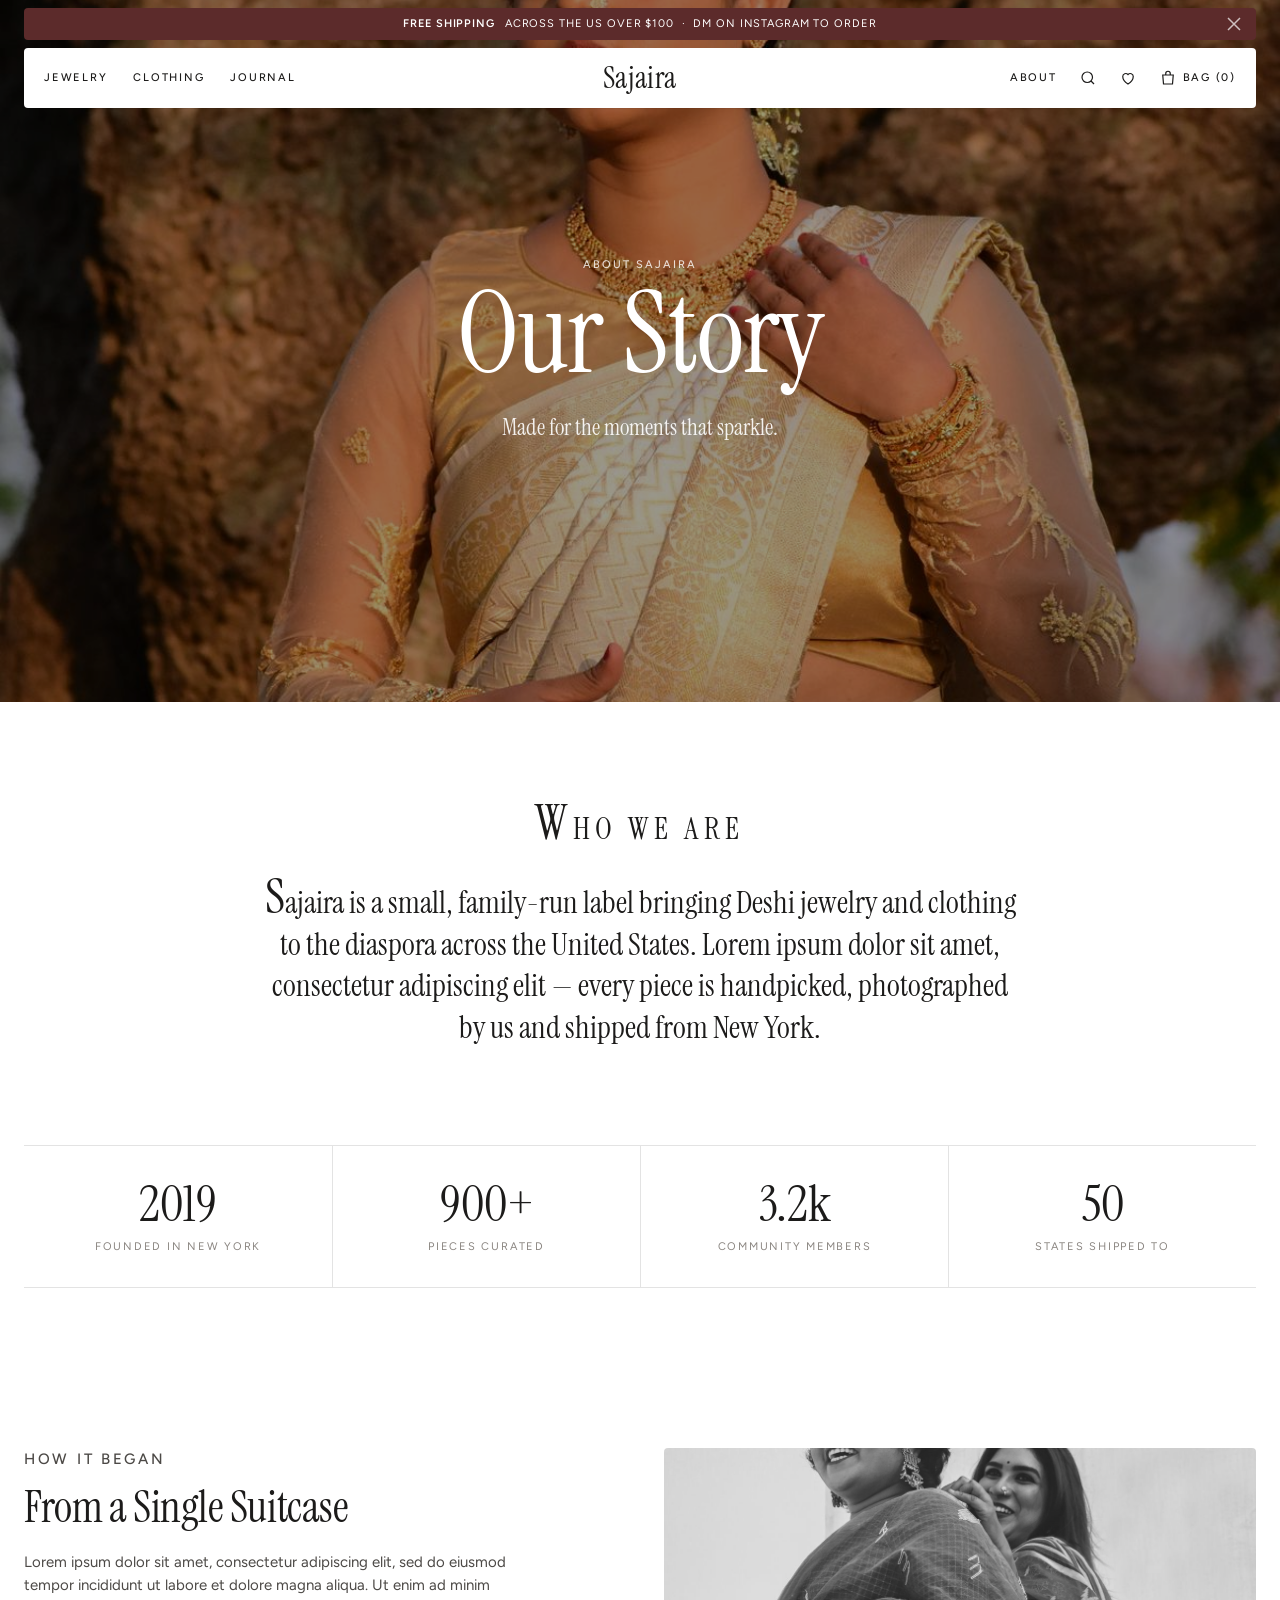
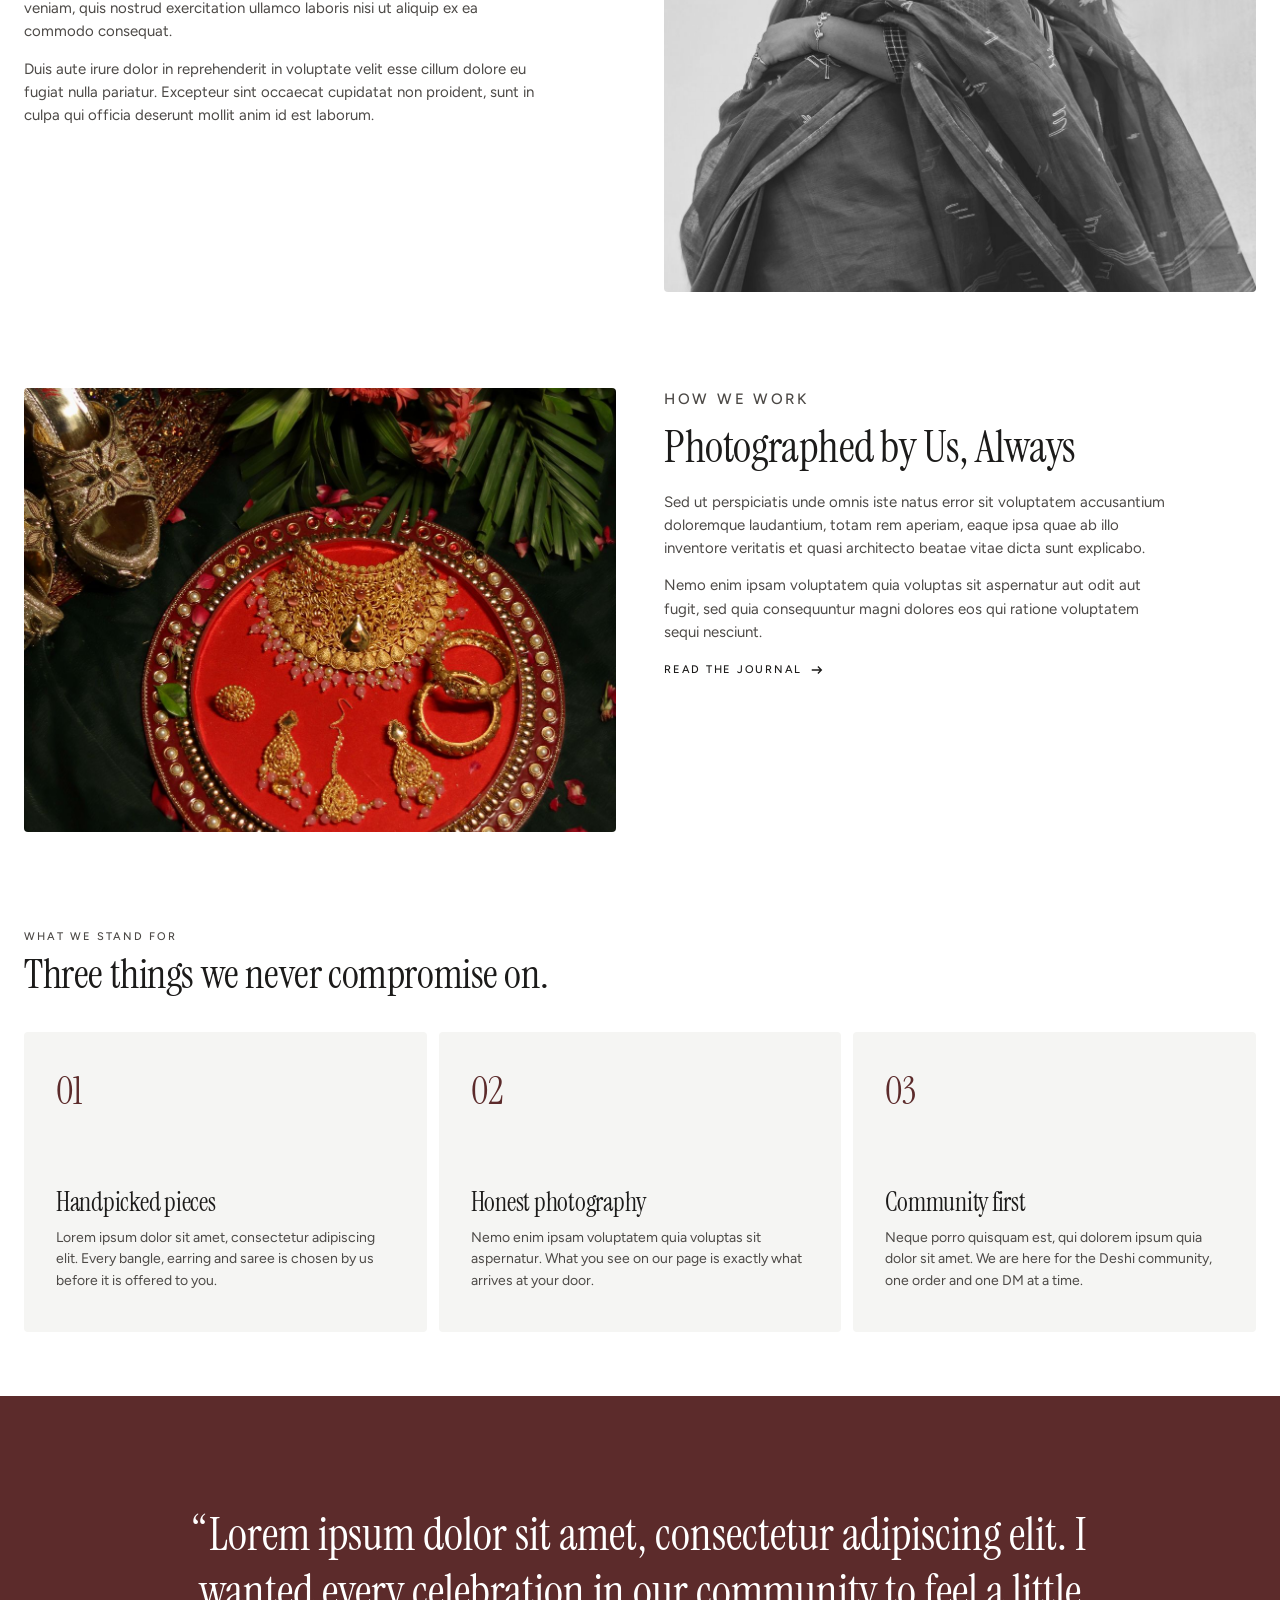
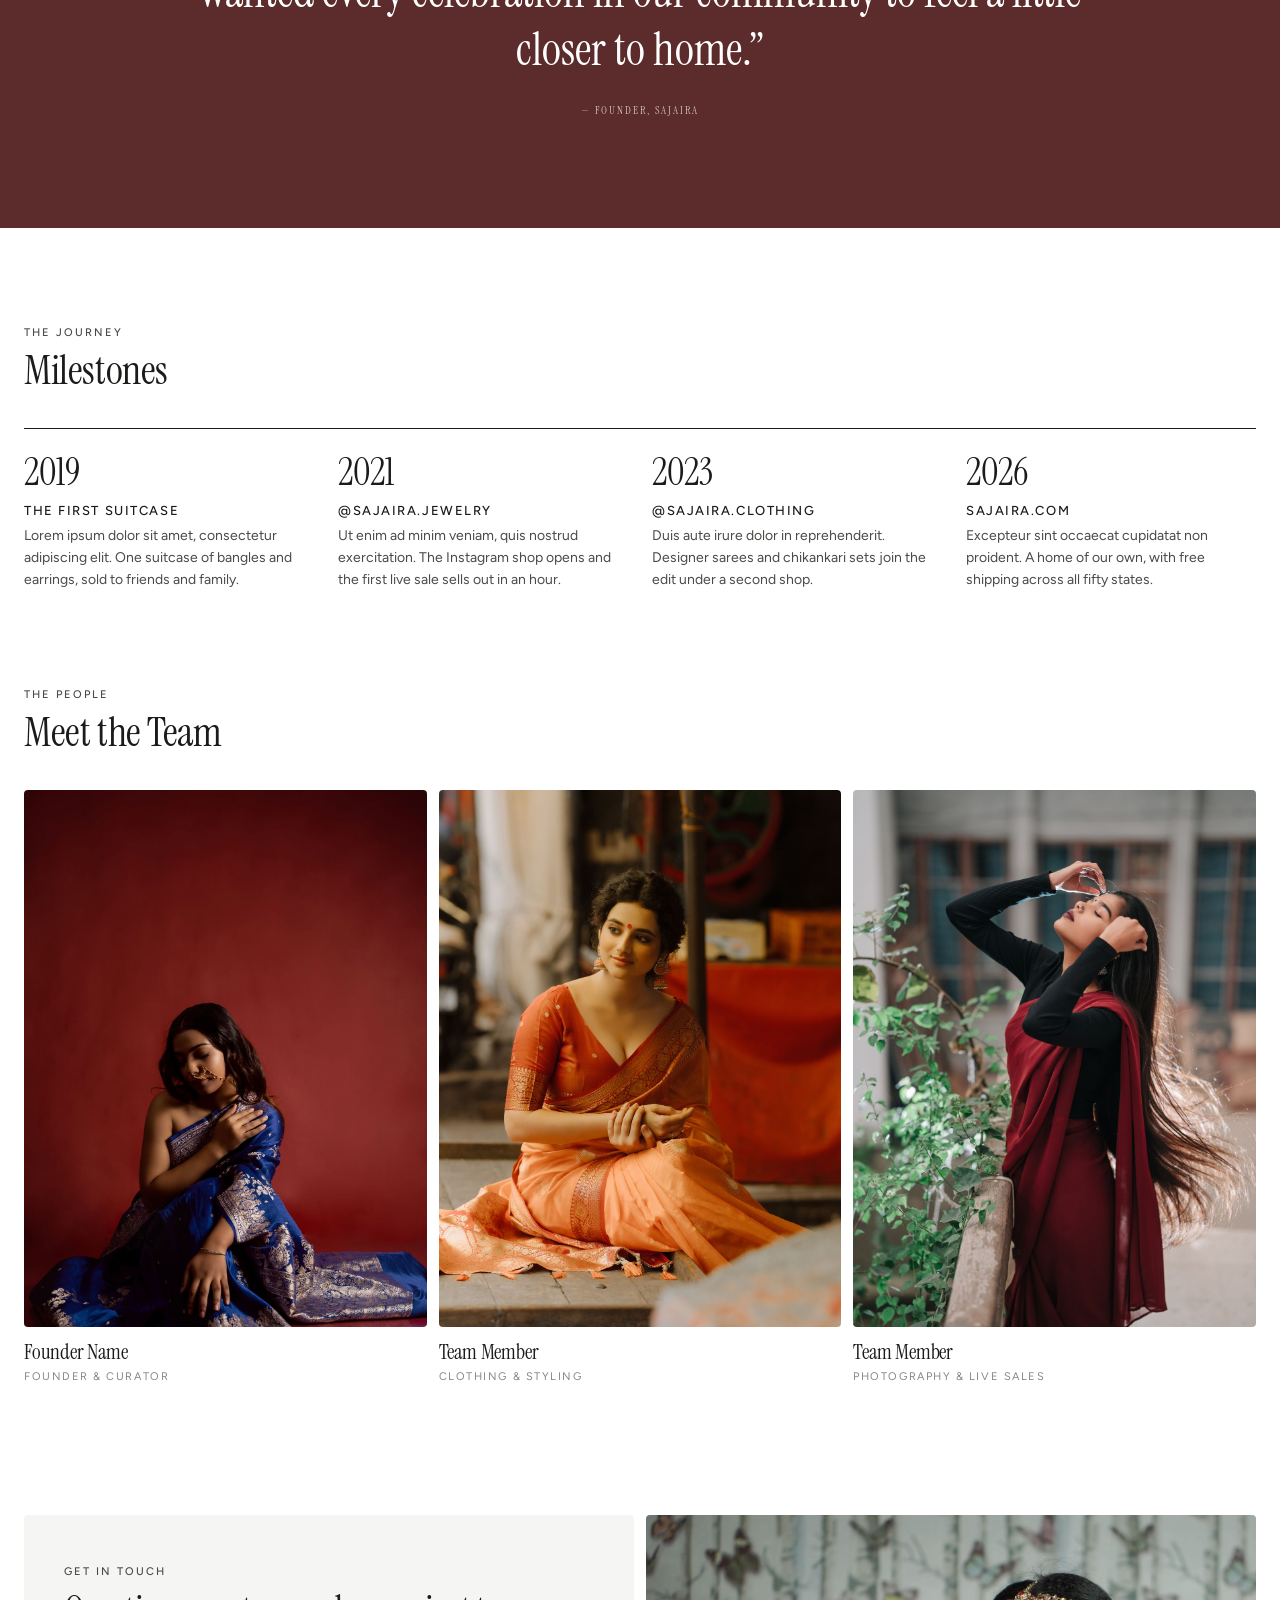
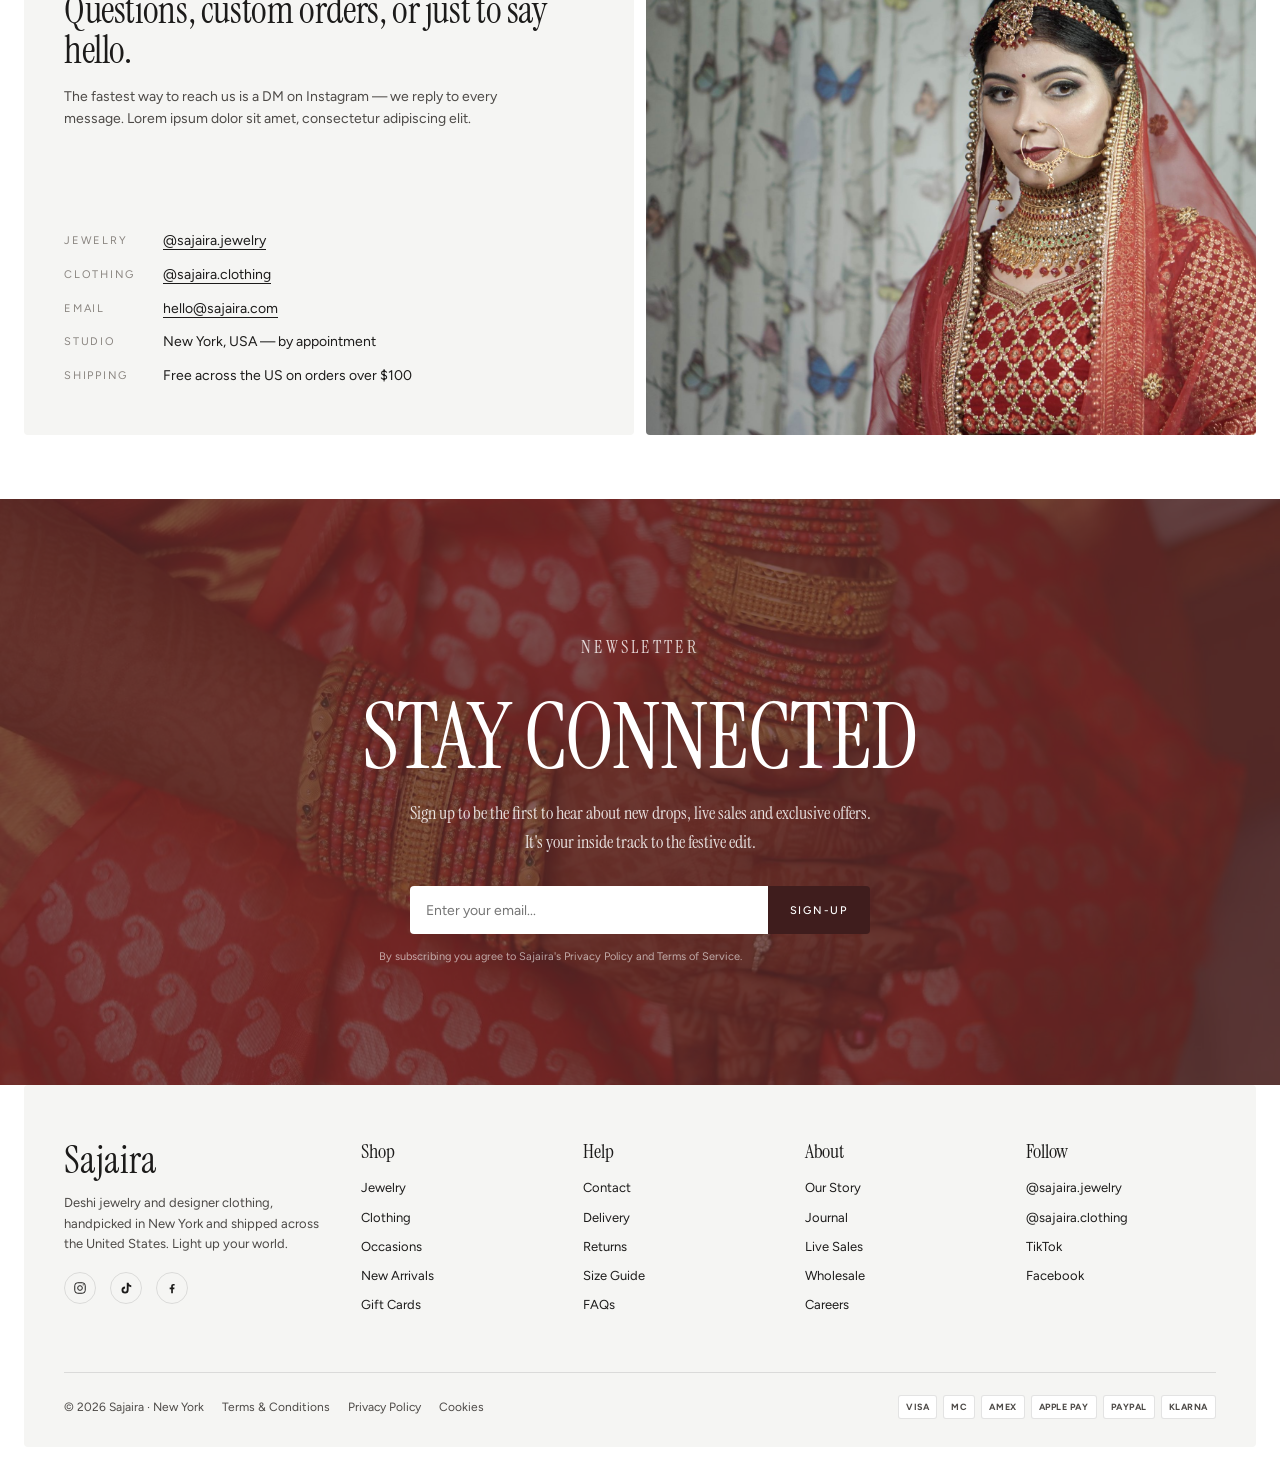
==== about.html @ fb431d7c "Sajaira website: homepage and about page Two-page static site for Sajaira (Deshi jewelry & clothing," ====
<!doctype html>
<html lang="en">
<head>
<meta charset="utf-8">
<meta name="viewport" content="width=device-width, initial-scale=1">
<title>About — Sajaira</title>
<meta name="description" content="The story behind Sajaira, a New York based curator of Deshi jewelry and designer clothing.">
<link rel="icon" href="images/jewelry/profile.jpg">
<link rel="preconnect" href="https://fonts.googleapis.com">
<link rel="preconnect" href="https://fonts.gstatic.com" crossorigin>
<link href="https://fonts.googleapis.com/css2?family=Instrument+Serif:ital@0;1&family=Figtree:wght@400;500;600&display=swap" rel="stylesheet">
<link rel="stylesheet" href="css/style.css?v=1789280641">
</head>
<body>
<div class="preloader" aria-hidden="true"><div class="word"><span>Sajaira</span></div><div class="bar"></div></div>
<header class="site-header">
  <div class="announce"><span class="msg"><strong>Free shipping</strong> across the US over $100<span class="msg-l"> &nbsp;·&nbsp; DM on Instagram to order</span></span><button class="close" aria-label="Dismiss"><svg viewBox="0 0 20 20" fill="none" stroke="currentColor" stroke-width="1.5"><path d="M4 4l12 12M16 4L4 16"/></svg></button></div>
  <div class="nav-card">
    <button class="burger" aria-label="Open menu"><span></span><span></span><span></span></button>
    <nav class="nav-links">
      <a href="index.html#jewelry">Jewelry</a>
      <a href="index.html#clothing">Clothing</a>
      <a href="index.html#journal">Journal</a>
    </nav>
    <a class="brand" href="index.html">Sajaira</a>
    <div class="nav-utils">
      <a class="text active" href="about.html">About</a>
      <a class="icon-btn hide-m" href="#" aria-label="Search"><svg class="icon" viewBox="0 0 24 24" fill="none" stroke="currentColor" stroke-width="1.6"><circle cx="11" cy="11" r="7"/><path d="M20 20l-4-4"/></svg></a>
      <a class="icon-btn hide-m" href="#" aria-label="Wishlist"><svg class="icon" viewBox="0 0 24 24" fill="none" stroke="currentColor" stroke-width="1.6"><path d="M12 20s-7-4.4-7-10a4 4 0 0 1 7-2.6A4 4 0 0 1 19 10c0 5.6-7 10-7 10z"/></svg></a>
      <a class="icon-btn" href="#" aria-label="Bag"><svg class="icon" viewBox="0 0 24 24" fill="none" stroke="currentColor" stroke-width="1.6"><path d="M5 8h14l-1 12H6L5 8z"/><path d="M9 8V6a3 3 0 0 1 6 0v2"/></svg><span class="text">Bag (0)</span></a>
    </div>
  </div>
</header>
<div class="drawer" aria-hidden="true">
  <div class="scrim"></div>
  <div class="panel">
    <a class="brand" href="index.html">Sajaira</a>
    <button class="close-x" aria-label="Close menu"><svg viewBox="0 0 20 20" fill="none" stroke="currentColor" stroke-width="1.5"><path d="M4 4l12 12M16 4L4 16"/></svg></button>
    <nav>
      <a href="index.html#jewelry">Jewelry</a>
      <a href="index.html#clothing">Clothing</a>
      <a href="index.html#occasions">Occasions</a>
      <a href="index.html#journal">Journal</a>
      <a href="about.html">About</a>
    </nav>
    <div class="small">
      <a href="https://www.instagram.com/sajaira.jewelry/" target="_blank" rel="noopener">@sajaira.jewelry</a>
      <a href="https://www.instagram.com/sajaira.clothing/" target="_blank" rel="noopener">@sajaira.clothing</a>
      <a href="#">Search</a>
      <a href="#">Wishlist</a>
    </div>
  </div>
</div>
<main>
<section class="page-hero">
  <img src="images/stock/saree-golden.jpg" alt="">
  <div class="inner"><p class="eyebrow light">About Sajaira</p><h1>Our Story</h1><p class="sub">Made for the moments that sparkle.</p></div>
</section>

<section class="block">
  <div class="intro reveal">
    <p class="eyebrow" style="margin-bottom:22px">Who we are</p>
    <p>Sajaira is a small, family-run label bringing Deshi jewelry and clothing to the diaspora across the United States. Lorem ipsum dolor sit amet, consectetur adipiscing elit — every piece is handpicked, photographed by us and shipped from New York.</p>
  </div>
</section>

<section class="block tight" style="padding-top:0">
  <div class="stats reveal">
    <div class="stat"><strong>2019</strong><span>Founded in New York</span></div>
    <div class="stat"><strong>900+</strong><span>Pieces curated</span></div>
    <div class="stat"><strong>3.2k</strong><span>Community members</span></div>
    <div class="stat"><strong>50</strong><span>States shipped to</span></div>
  </div>
</section>

<section class="block">
  <div class="story">
    <div class="reveal">
      <p class="eyebrow" style="margin-bottom:14px">How it began</p>
      <h2>From a Single Suitcase</h2>
      <p>Lorem ipsum dolor sit amet, consectetur adipiscing elit, sed do eiusmod tempor incididunt ut labore et dolore magna aliqua. Ut enim ad minim veniam, quis nostrud exercitation ullamco laboris nisi ut aliquip ex ea commodo consequat.</p>
      <p>Duis aute irure dolor in reprehenderit in voluptate velit esse cillum dolore eu fugiat nulla pariatur. Excepteur sint occaecat cupidatat non proident, sunt in culpa qui officia deserunt mollit anim id est laborum.</p>
    </div>
    <figure class="reveal" data-delay="1"><img src="images/stock/saree-two.jpg" alt="" loading="lazy"></figure>
  </div>
</section>

<section class="block" style="padding-top:0">
  <div class="story flip">
    <div class="reveal">
      <p class="eyebrow" style="margin-bottom:14px">How we work</p>
      <h2>Photographed by Us, Always</h2>
      <p>Sed ut perspiciatis unde omnis iste natus error sit voluptatem accusantium doloremque laudantium, totam rem aperiam, eaque ipsa quae ab illo inventore veritatis et quasi architecto beatae vitae dicta sunt explicabo.</p>
      <p>Nemo enim ipsam voluptatem quia voluptas sit aspernatur aut odit aut fugit, sed quia consequuntur magni dolores eos qui ratione voluptatem sequi nesciunt.</p>
      <a class="link-arrow" href="index.html#journal">Read the journal <svg viewBox="0 0 16 16" fill="none" stroke="currentColor" stroke-width="1.5"><path d="M2 8h11M9 4l4 4-4 4"/></svg></a>
    </div>
    <figure class="color reveal" data-delay="1"><img src="images/stock/jewelry-set.jpg" alt="" loading="lazy"></figure>
  </div>
</section>

<section class="block tight" style="padding-top:0">
  <div class="section-head reveal"><div><p class="eyebrow">What we stand for</p><h2 class="title-lg">Three things we never compromise on.</h2></div></div>
  <div class="values">
    <div class="value reveal"><div class="num">01</div><h3>Handpicked pieces</h3><p>Lorem ipsum dolor sit amet, consectetur adipiscing elit. Every bangle, earring and saree is chosen by us before it is offered to you.</p></div>
    <div class="value reveal" data-delay="1"><div class="num">02</div><h3>Honest photography</h3><p>Nemo enim ipsam voluptatem quia voluptas sit aspernatur. What you see on our page is exactly what arrives at your door.</p></div>
    <div class="value reveal" data-delay="2"><div class="num">03</div><h3>Community first</h3><p>Neque porro quisquam est, qui dolorem ipsum quia dolor sit amet. We are here for the Deshi community, one order and one DM at a time.</p></div>
  </div>
</section>

<section class="quote">
  <blockquote class="reveal">&ldquo;Lorem ipsum dolor sit amet, consectetur adipiscing elit. I wanted every celebration in our community to feel a little closer to home.&rdquo;<cite>— Founder, Sajaira</cite></blockquote>
</section>

<section class="block">
  <div class="section-head reveal"><div><p class="eyebrow">The journey</p><h2 class="title-lg">Milestones</h2></div></div>
  <div class="timeline">
    <div class="reveal"><div class="year">2019</div><h3>The first suitcase</h3><p>Lorem ipsum dolor sit amet, consectetur adipiscing elit. One suitcase of bangles and earrings, sold to friends and family.</p></div>
    <div class="reveal" data-delay="1"><div class="year">2021</div><h3>@sajaira.jewelry</h3><p>Ut enim ad minim veniam, quis nostrud exercitation. The Instagram shop opens and the first live sale sells out in an hour.</p></div>
    <div class="reveal" data-delay="2"><div class="year">2023</div><h3>@sajaira.clothing</h3><p>Duis aute irure dolor in reprehenderit. Designer sarees and chikankari sets join the edit under a second shop.</p></div>
    <div class="reveal" data-delay="3"><div class="year">2026</div><h3>Sajaira.com</h3><p>Excepteur sint occaecat cupidatat non proident. A home of our own, with free shipping across all fifty states.</p></div>
  </div>
</section>

<section class="block tight" style="padding-top:0">
  <div class="section-head reveal"><div><p class="eyebrow">The people</p><h2 class="title-lg">Meet the Team</h2></div></div>
  <div class="team">
    <div class="member reveal"><figure><img src="images/stock/saree-blue.jpg" alt="" loading="lazy"></figure><h3>Founder Name</h3><span>Founder &amp; Curator</span></div>
    <div class="member reveal" data-delay="1"><figure><img src="images/stock/saree-orange.jpg" alt="" loading="lazy"></figure><h3>Team Member</h3><span>Clothing &amp; Styling</span></div>
    <div class="member reveal" data-delay="2"><figure><img src="images/stock/saree-red.jpg" alt="" loading="lazy"></figure><h3>Team Member</h3><span>Photography &amp; Live Sales</span></div>
  </div>
</section>

<section class="block tight">
  <div class="contact">
    <div class="contact-panel reveal">
      <p class="eyebrow">Get in touch</p>
      <h2>Questions, custom orders, or just to say hello.</h2>
      <p>The fastest way to reach us is a DM on Instagram — we reply to every message. Lorem ipsum dolor sit amet, consectetur adipiscing elit.</p>
      <dl>
        <dt>Jewelry</dt><dd><a href="https://www.instagram.com/sajaira.jewelry/" target="_blank" rel="noopener">@sajaira.jewelry</a></dd>
        <dt>Clothing</dt><dd><a href="https://www.instagram.com/sajaira.clothing/" target="_blank" rel="noopener">@sajaira.clothing</a></dd>
        <dt>Email</dt><dd><a href="mailto:hello@sajaira.com">hello@sajaira.com</a></dd>
        <dt>Studio</dt><dd>New York, USA — by appointment</dd>
        <dt>Shipping</dt><dd>Free across the US on orders over $100</dd>
      </dl>
    </div>
    <div class="contact-media reveal" data-delay="1"><img src="images/stock/bride-wide.jpg" alt="" loading="lazy"></div>
  </div>
</section>

<section class="connect">
  <img src="images/stock/henna-hands.jpg" alt="">
  <div class="inner">
    <p class="eyebrow light reveal">Newsletter</p>
    <h2 class="reveal" data-delay="1">Stay Connected</h2>
    <p class="reveal" data-delay="2">Sign up to be the first to hear about new drops, live sales and exclusive offers. It's your inside track to the festive edit.</p>
    <form class="newsletter reveal" data-delay="3"><input type="email" placeholder="Enter your email..." required><button type="submit">Sign-up</button></form>
    <p class="note">By subscribing you agree to Sajaira's Privacy Policy and Terms of Service.</p>
  </div>
</section>
</main>
<footer class="site-footer">
  <div class="footer-card">
    <div class="footer-grid">
      <div class="footer-brand">
        <a class="brand" href="index.html">Sajaira</a>
        <p>Deshi jewelry and designer clothing, handpicked in New York and shipped across the United States. Light up your world.</p>
        <div class="socials">
          <a href="https://www.instagram.com/sajaira.jewelry/" target="_blank" rel="noopener" aria-label="Instagram"><svg viewBox="0 0 24 24" fill="none" stroke="currentColor" stroke-width="1.7"><rect x="3" y="3" width="18" height="18" rx="5"/><circle cx="12" cy="12" r="4"/><circle cx="17.5" cy="6.5" r="1" fill="currentColor" stroke="none"/></svg></a>
          <a href="#" aria-label="TikTok"><svg viewBox="0 0 24 24" fill="currentColor"><path d="M16.5 3c.4 2.4 1.9 4 4.5 4.3v3.2c-1.7 0-3.2-.5-4.5-1.4v6.4A6.1 6.1 0 1 1 10.4 9.4v3.3a2.9 2.9 0 1 0 2.9 2.9V3h3.2z"/></svg></a>
          <a href="#" aria-label="Facebook"><svg viewBox="0 0 24 24" fill="currentColor"><path d="M13.5 21v-7h2.4l.4-3h-2.8V9.2c0-.9.3-1.5 1.5-1.5h1.5V5.1c-.3 0-1.2-.1-2.2-.1-2.2 0-3.7 1.3-3.7 3.8V11H8v3h2.6v7h2.9z"/></svg></a>
        </div>
      </div>
      <div><h4>Shop</h4><ul><li><a href="index.html#jewelry">Jewelry</a></li><li><a href="index.html#clothing">Clothing</a></li><li><a href="index.html#occasions">Occasions</a></li><li><a href="index.html#arrivals">New Arrivals</a></li><li><a href="#">Gift Cards</a></li></ul></div>
      <div><h4>Help</h4><ul><li><a href="#">Contact</a></li><li><a href="#">Delivery</a></li><li><a href="#">Returns</a></li><li><a href="#">Size Guide</a></li><li><a href="#">FAQs</a></li></ul></div>
      <div><h4>About</h4><ul><li><a href="about.html">Our Story</a></li><li><a href="index.html#journal">Journal</a></li><li><a href="#">Live Sales</a></li><li><a href="#">Wholesale</a></li><li><a href="#">Careers</a></li></ul></div>
      <div><h4>Follow</h4><ul><li><a href="https://www.instagram.com/sajaira.jewelry/" target="_blank" rel="noopener">@sajaira.jewelry</a></li><li><a href="https://www.instagram.com/sajaira.clothing/" target="_blank" rel="noopener">@sajaira.clothing</a></li><li><a href="#">TikTok</a></li><li><a href="#">Facebook</a></li></ul></div>
    </div>
    <div class="footer-bottom">
      <div class="legal">
        <span>&copy; 2026 Sajaira &middot; New York</span>
        <a href="#">Terms &amp; Conditions</a><a href="#">Privacy Policy</a><a href="#">Cookies</a>
      </div>
      <div class="pay"><span>VISA</span><span>MC</span><span>AMEX</span><span>APPLE PAY</span><span>PAYPAL</span><span>KLARNA</span></div>
    </div>
  </div>
</footer>
<button class="to-top">Back to top <svg viewBox="0 0 16 16" fill="none" stroke="currentColor" stroke-width="1.5"><path d="M8 14V2M4 6l4-4 4 4"/></svg></button>
<script src="js/main.js?v=1789280641"></script>
</body>
</html>
---- css/style.css ----
/* =====================================================================
   SAJAIRA — design system
   Display serif (Instrument Serif) + geometric sans (Figtree)
   ===================================================================== */
:root {
  --white: #ffffff;
  --cream: #f4f2ed;
  --sand: #e7e0d3;
  --panel: #f5f5f3;
  --ink: #1c1b1a;
  --ink-2: #4c4946;
  --muted: #8a8580;
  --line: rgba(28, 27, 26, 0.12);
  --maroon: #5c2b2b;
  --maroon-2: #3f1d1d;
  --olive: #434a23;
  --gold: #b8923a;

  --gutter: 24px;
  --radius: 4px;
  --nav-h: 60px;
  --font-display: "Instrument Serif", "Times New Roman", serif;
  --font-sans: "Figtree", "Helvetica Neue", Arial, sans-serif;
  --ease: cubic-bezier(.22, .61, .36, 1);
}

*, *::before, *::after { box-sizing: border-box; }
html { scroll-behavior: smooth; }
body {
  margin: 0; background: var(--white); color: var(--ink);
  font-family: var(--font-sans); font-size: 14px; line-height: 1.55;
  -webkit-font-smoothing: antialiased; overflow-x: hidden;
}
body.locked { overflow: hidden; }
img, video { max-width: 100%; display: block; }
a { color: inherit; text-decoration: none; }
button { font: inherit; color: inherit; background: none; border: 0; padding: 0; cursor: pointer; }
ul { list-style: none; margin: 0; padding: 0; }
h1, h2, h3, h4 { font-family: var(--font-display); font-weight: 400; line-height: 1.05; margin: 0; letter-spacing: -0.01em; }
p { margin: 0; }
figure { margin: 0; }

.gutter { padding-left: var(--gutter); padding-right: var(--gutter); }
.eyebrow { font-size: 11px; letter-spacing: 0.18em; text-transform: uppercase; color: var(--ink-2); font-weight: 500; }
.eyebrow.light { color: rgba(255,255,255,.8); }
.center { text-align: center; }
.title-xl { font-size: clamp(2.6rem, 5.5vw, 5.5rem); }
.title-lg { font-size: clamp(2rem, 3.2vw, 2.8rem); }
.title-md { font-size: clamp(1.5rem, 2.2vw, 1.85rem); }
.lede { font-family: var(--font-display); font-size: clamp(1.15rem, 1.5vw, 1.35rem); line-height: 1.4; color: var(--ink-2); }

/* Links & buttons (HEAD: underlined text links; OKA: arrow links + solid pills) */
.link-u {
  display: inline-block; font-size: 12px; letter-spacing: 0.14em; text-transform: uppercase; font-weight: 500;
  padding-bottom: 3px; border-bottom: 1px solid currentColor; transition: opacity .2s;
}
.link-u:hover { opacity: .6; }
.link-arrow {
  display: inline-flex; align-items: center; gap: 8px; font-size: 11px; letter-spacing: 0.16em; text-transform: uppercase; font-weight: 500;
}
.link-arrow svg { width: 14px; height: 14px; transition: transform .25s var(--ease); }
.link-arrow:hover svg { transform: translateX(4px); }
.btn {
  display: inline-flex; align-items: center; justify-content: center; gap: 8px; min-height: 44px; padding: 0 26px;
  font-size: 11px; letter-spacing: 0.16em; text-transform: uppercase; font-weight: 500;
  border: 1px solid var(--ink); border-radius: var(--radius); transition: background .25s, color .25s, border-color .25s;
}
.btn-dark { background: var(--ink); color: #fff; }
.btn-dark:hover { background: var(--maroon); border-color: var(--maroon); }
.btn-light { background: #fff; color: var(--ink); border-color: #fff; }
.btn-light:hover { background: var(--ink); color: #fff; border-color: var(--ink); }
.btn-outline-light { color: #fff; border-color: rgba(255,255,255,.7); }
.btn-outline-light:hover { background: #fff; color: var(--ink); }
.pill {
  display: inline-block; font-size: 11px; letter-spacing: 0.04em; padding: 5px 10px; border-radius: 3px;
  background: var(--sand); color: var(--ink);
}
.pill.dark { background: var(--olive); color: #fff; text-transform: uppercase; letter-spacing: .1em; font-size: 10px; }

/* ---------- Preloader ---------- */
.preloader {
  position: fixed; inset: 0; z-index: 1000; background: var(--cream); display: grid; place-items: center;
  transition: opacity .6s var(--ease), visibility .6s;
}
.preloader.done { opacity: 0; visibility: hidden; }
.preloader .word { font-family: var(--font-display); font-size: clamp(3rem, 8vw, 6rem); letter-spacing: 0.02em; overflow: hidden; }
.preloader .word span { display: inline-block; transform: translateY(110%); animation: rise .9s var(--ease) forwards; }
.preloader .bar { position: absolute; left: 0; bottom: 0; height: 2px; background: var(--ink); width: 0; animation: load 1.4s var(--ease) forwards; }
@keyframes rise { to { transform: none; } }
@keyframes load { to { width: 100%; } }

/* ---------- Header (HEAD-style floating card) ---------- */
.site-header { position: fixed; top: 0; left: 0; right: 0; z-index: 100; padding: 0 var(--gutter); pointer-events: none; }
.site-header > * { pointer-events: auto; }
.announce {
  background: var(--maroon); color: #fff; font-size: 11px; letter-spacing: .08em; text-transform: uppercase;
  height: 32px; display: flex; align-items: center; justify-content: center; position: relative; margin-top: 8px; border-radius: var(--radius);
  transition: height .3s var(--ease), margin .3s var(--ease), opacity .3s;
}
.announce strong { font-weight: 600; margin-right: 6px; }
.announce .msg { white-space: nowrap; overflow: hidden; text-overflow: ellipsis; padding: 0 40px; }
.announce .close { position: absolute; right: 12px; top: 50%; transform: translateY(-50%); width: 20px; height: 20px; color: #fff; opacity: .7; }
.announce .close:hover { opacity: 1; }
.announce.hidden { height: 0; margin-top: 0; opacity: 0; overflow: hidden; }
.nav-card {
  margin-top: 8px; background: #fff; border-radius: var(--radius); height: var(--nav-h);
  display: grid; grid-template-columns: 1fr auto 1fr; align-items: center; padding: 0 20px;
  box-shadow: 0 1px 0 rgba(0,0,0,.04); transition: box-shadow .3s;
}
.scrolled .nav-card { box-shadow: 0 8px 30px rgba(0,0,0,.08); }
.nav-links { display: flex; gap: 26px; }
.nav-links a, .nav-utils a, .nav-utils button {
  font-size: 11px; letter-spacing: 0.16em; text-transform: uppercase; font-weight: 500; position: relative; padding: 4px 0;
}
.nav-links a::after, .nav-utils a.text::after {
  content: ""; position: absolute; left: 0; right: 0; bottom: 0; height: 1px; background: currentColor;
  transform: scaleX(0); transform-origin: left; transition: transform .3s var(--ease);
}
.nav-links a:hover::after, .nav-links a.active::after, .nav-utils a.text:hover::after { transform: scaleX(1); }
.brand { font-family: var(--font-display); font-size: 30px; letter-spacing: 0.02em; line-height: 1; }
.nav-utils { display: flex; gap: 22px; justify-content: flex-end; align-items: center; }
.nav-utils .icon { width: 18px; height: 18px; display: block; }
.nav-utils .icon-btn { display: inline-flex; align-items: center; gap: 6px; }
.burger { display: none; width: 22px; height: 16px; position: relative; }
.burger span { position: absolute; left: 0; right: 0; height: 1.5px; background: var(--ink); transition: transform .3s, opacity .3s; }
.burger span:nth-child(1) { top: 0; } .burger span:nth-child(2) { top: 7px; } .burger span:nth-child(3) { top: 14px; }

/* Drawer (mobile) */
.drawer { position: fixed; inset: 0; z-index: 200; visibility: hidden; }
.drawer.open { visibility: visible; }
.drawer .scrim { position: absolute; inset: 0; background: rgba(0,0,0,.4); opacity: 0; transition: opacity .3s; }
.drawer.open .scrim { opacity: 1; }
.drawer .panel {
  position: absolute; top: 0; bottom: 0; left: 0; width: min(380px, 88vw); background: #fff; padding: 28px 28px 40px;
  transform: translateX(-100%); transition: transform .4s var(--ease); display: flex; flex-direction: column; gap: 28px;
}
.drawer.open .panel { transform: none; }
.drawer .panel .brand { font-size: 34px; }
.drawer nav a { display: block; font-family: var(--font-display); font-size: 2rem; padding: 8px 0; border-bottom: 1px solid var(--line); }
.drawer .small a { display: block; font-size: 11px; letter-spacing: .16em; text-transform: uppercase; padding: 8px 0; }
.drawer .close-x { position: absolute; top: 28px; right: 24px; width: 24px; height: 24px; }

/* ---------- Hero slider ---------- */
.hero { position: relative; height: 100vh; min-height: 640px; overflow: hidden; background: var(--ink); color: #fff; }
.hero .slide { position: absolute; inset: 0; opacity: 0; transition: opacity 1.1s var(--ease); }
.hero .slide.active { opacity: 1; z-index: 1; }
.hero .slide img { width: 100%; height: 100%; object-fit: cover; transform: scale(1.08); transition: transform 7s linear; }
.hero .slide.active img { transform: scale(1); }
.hero .slide::after { content: ""; position: absolute; inset: 0; background: linear-gradient(to bottom, rgba(0,0,0,.25), rgba(0,0,0,.15) 50%, rgba(0,0,0,.45)); }
.hero .slide-content {
  position: absolute; inset: 0; z-index: 2; display: flex; flex-direction: column; align-items: center; justify-content: center;
  text-align: center; padding: 0 var(--gutter);
}
.hero .slide-content > * { opacity: 0; transform: translateY(24px); transition: opacity .9s var(--ease), transform .9s var(--ease); }
.hero .slide.active .slide-content > * { opacity: 1; transform: none; }
.hero .slide.active .slide-content > :nth-child(2) { transition-delay: .15s; }
.hero .slide.active .slide-content > :nth-child(3) { transition-delay: .3s; }
.hero .slide.active .slide-content > :nth-child(4) { transition-delay: .45s; }
.hero h1 { font-size: clamp(3.4rem, 9vw, 8.5rem); letter-spacing: -0.015em; }
.hero .sub { font-family: var(--font-display); font-size: clamp(1.15rem, 1.8vw, 1.5rem); margin: 18px 0 30px; max-width: 34rem; color: rgba(255,255,255,.9); }
.hero .link-u { color: #fff; }
.hero-ui { position: absolute; left: var(--gutter); right: var(--gutter); bottom: 28px; z-index: 3; display: flex; justify-content: space-between; align-items: center; }
.hero-count { font-size: 11px; letter-spacing: .2em; }
.hero-dots { display: flex; gap: 10px; }
.hero-dots button { width: 8px; height: 8px; border-radius: 50%; background: rgba(255,255,255,.45); transition: background .3s, transform .3s; }
.hero-dots button.active { background: #fff; transform: scale(1.25); }
.hero-arrows { display: flex; gap: 8px; }
.arrow-btn {
  width: 40px; height: 40px; border-radius: 50%; display: grid; place-items: center; border: 1px solid rgba(255,255,255,.5); color: #fff;
  transition: background .25s, color .25s;
}
.arrow-btn svg { width: 14px; height: 14px; }
.arrow-btn:hover { background: #fff; color: var(--ink); }
.hero .scroll-hint { position: absolute; left: 50%; bottom: 28px; transform: translateX(-50%); z-index: 3; width: 1px; height: 44px; background: rgba(255,255,255,.35); overflow: hidden; }
.hero .scroll-hint::after { content: ""; position: absolute; left: 0; top: -100%; width: 100%; height: 100%; background: #fff; animation: drip 2s var(--ease) infinite; }
@keyframes drip { 0% { top: -100%; } 60%, 100% { top: 100%; } }

/* ---------- Section rhythm ---------- */
section.block { padding: 96px var(--gutter); }
section.block.tight { padding-top: 64px; padding-bottom: 64px; }
.section-head { display: flex; justify-content: space-between; align-items: flex-end; gap: 24px; margin-bottom: 36px; }
.section-head .title-lg { margin-top: 8px; }

/* Scroll reveal */
.reveal { opacity: 0; transform: translateY(28px); transition: opacity .9s var(--ease), transform .9s var(--ease); }
.reveal.in { opacity: 1; transform: none; }
.reveal[data-delay="1"] { transition-delay: .12s; } .reveal[data-delay="2"] { transition-delay: .24s; } .reveal[data-delay="3"] { transition-delay: .36s; }

/* ---------- Category tiles (HEAD "Discover a new approach") ---------- */
.cats { display: grid; grid-template-columns: repeat(6, 1fr); gap: 12px; }
.cat { position: relative; display: block; overflow: hidden; border-radius: var(--radius); aspect-ratio: 3 / 4; background: var(--cream); }
.cat img { width: 100%; height: 100%; object-fit: cover; transition: transform .8s var(--ease); }
.cat:hover img { transform: scale(1.05); }
.cat span {
  position: absolute; left: 12px; bottom: 12px; background: #fff; padding: 7px 12px; border-radius: 3px;
  font-size: 11px; letter-spacing: .14em; text-transform: uppercase; font-weight: 500;
}

/* ---------- Featured split (HEAD gray panel + image) ---------- */
.feature { display: grid; grid-template-columns: 1fr 1fr; gap: 12px; }
.feature-panel { background: var(--panel); border-radius: var(--radius); padding: 48px 40px; display: flex; flex-direction: column; text-align: center; min-height: 640px; }
.feature-panel .top { flex: 1; }
.feature-panel h2 { font-size: clamp(1.8rem, 2.6vw, 2.4rem); margin: 10px 0 12px; }
.feature-panel .desc { max-width: 30rem; margin: 0 auto; color: var(--ink-2); }
.feature-panel .product-line { display: flex; gap: 18px; justify-content: center; font-size: 12px; letter-spacing: .12em; text-transform: uppercase; font-weight: 500; margin-bottom: 14px; }
.feature-panel .dots { display: flex; gap: 10px; justify-content: center; margin-top: 30px; }
.feature-panel .dots button { width: 7px; height: 7px; border-radius: 50%; background: rgba(28,27,26,.2); transition: background .3s; }
.feature-panel .dots button.active { background: var(--ink); }
.feature-media { position: relative; border-radius: var(--radius); overflow: hidden; min-height: 640px; background: var(--cream); }
.feature-media img { position: absolute; inset: 0; width: 100%; height: 100%; object-fit: cover; opacity: 0; transition: opacity .8s var(--ease); }
.feature-media img.active { opacity: 1; }
.feature-panel [data-f] { display: none; }
.feature-panel [data-f].active { display: block; }
.feature-panel .fade { animation: fade .6s var(--ease); }
@keyframes fade { from { opacity: 0; transform: translateY(8px); } to { opacity: 1; transform: none; } }

/* ---------- Product carousel (OKA/HEAD) ---------- */
.carousel-wrap { position: relative; }
.carousel {
  display: grid; grid-auto-flow: column; grid-auto-columns: calc((100% - 3 * 12px) / 4); gap: 12px;
  overflow-x: auto; scroll-snap-type: x mandatory; scrollbar-width: none; padding-bottom: 4px;
}
.carousel::-webkit-scrollbar { display: none; }
.carousel > * { scroll-snap-align: start; }
.arrows { display: flex; gap: 8px; }
.arrows .arrow-btn { border-color: var(--line); color: var(--ink); }
.arrows .arrow-btn:hover { background: var(--ink); color: #fff; }
.product { display: block; }
.product-media { position: relative; display: block; aspect-ratio: 3 / 4; overflow: hidden; border-radius: var(--radius); background: var(--cream); }
.product-media img { position: absolute; inset: 0; width: 100%; height: 100%; object-fit: cover; transition: opacity .6s var(--ease), transform .8s var(--ease); }
.product-media img.alt { opacity: 0; }
.product-media:hover img.alt { opacity: 1; }
.product-media:hover img.main { transform: scale(1.04); }
.product-media .tag { position: absolute; top: 12px; left: 12px; z-index: 2; }
.product-media .wish { position: absolute; top: 10px; right: 10px; z-index: 2; width: 30px; height: 30px; display: grid; place-items: center; color: var(--ink); }
.product-media .wish svg { width: 16px; height: 16px; fill: none; stroke: currentColor; stroke-width: 1.6; transition: fill .2s; }
.product-media .wish.on svg { fill: var(--maroon); stroke: var(--maroon); }
.product-media .quick {
  position: absolute; left: 12px; right: 12px; bottom: 12px; z-index: 2; background: #fff; text-align: center; padding: 11px;
  font-size: 11px; letter-spacing: .14em; text-transform: uppercase; font-weight: 500; border-radius: 3px;
  transform: translateY(120%); opacity: 0; transition: transform .35s var(--ease), opacity .35s;
}
.product-media:hover .quick { transform: none; opacity: 1; }
.product h3 { font-size: 1.15rem; margin: 14px 0 4px; }
.product .price { font-size: 13px; color: var(--ink-2); }
.product .price s { color: var(--muted); margin-right: 6px; }
.swatches { display: flex; align-items: center; gap: 6px; margin-top: 10px; }
.swatches i { width: 12px; height: 12px; border-radius: 50%; background: var(--c); box-shadow: inset 0 0 0 1px rgba(0,0,0,.12); }
.swatches span { font-size: 11px; color: var(--muted); margin-left: 4px; }

/* ---------- Occasions (OKA "Shop by Room") ---------- */
.occasions { padding: 96px var(--gutter); text-align: center; position: relative; overflow: hidden; }
.occ-stage { position: relative; margin: 32px 0 40px; }
.occ-list li a {
  display: block; font-family: var(--font-display); font-size: clamp(3rem, 9vw, 8rem); line-height: .95; text-transform: uppercase;
  color: rgba(28,27,26,.28); transition: color .35s var(--ease); letter-spacing: -0.01em; padding: 4px 0;
}
.occ-list li.active a, .occ-list li a:hover { color: var(--ink); }
.occ-img { position: absolute; top: 50%; width: clamp(140px, 19vw, 300px); aspect-ratio: 3 / 4; overflow: hidden; border-radius: var(--radius); transform: translateY(-50%); pointer-events: none; }
.occ-img.left { left: 0; margin-top: -60px; } .occ-img.right { right: 0; margin-top: 60px; }
.occ-img img { position: absolute; inset: 0; width: 100%; height: 100%; object-fit: cover; opacity: 0; transition: opacity .7s var(--ease), transform .7s var(--ease); transform: scale(1.04); }
.occ-img img.active { opacity: 1; transform: none; }

/* ---------- Video hero (OKA) ---------- */
.video-hero { position: relative; height: 82vh; min-height: 560px; overflow: hidden; background: var(--ink); color: #fff; }
.video-hero video { width: 100%; height: 100%; object-fit: cover; }
.video-hero::after { content: ""; position: absolute; inset: 0; background: rgba(0,0,0,.35); }
.video-hero .overlay { position: absolute; inset: 0; z-index: 2; display: flex; flex-direction: column; align-items: center; justify-content: center; text-align: center; padding: 0 var(--gutter); }
.video-hero h2 { font-size: clamp(2.8rem, 6vw, 5.5rem); }
.video-hero .lede { color: rgba(255,255,255,.85); margin: 14px 0 28px; }
.video-hero .play { margin-top: 22px; display: inline-flex; align-items: center; gap: 10px; font-size: 11px; letter-spacing: .16em; text-transform: uppercase; }
.video-hero .play i { width: 28px; height: 28px; border-radius: 50%; border: 1px solid rgba(255,255,255,.7); display: grid; place-items: center; }
.video-hero .play svg { width: 9px; height: 9px; fill: #fff; margin-left: 2px; }
.modal { position: fixed; inset: 0; z-index: 300; background: rgba(0,0,0,.9); display: grid; place-items: center; padding: var(--gutter); opacity: 0; visibility: hidden; transition: opacity .3s, visibility .3s; }
.modal.open { opacity: 1; visibility: visible; }
.modal video { width: min(1100px, 100%); aspect-ratio: 16 / 9; border-radius: var(--radius); background: #000; }
.modal .close-x { position: absolute; top: 24px; right: 24px; width: 28px; height: 28px; color: #fff; }

/* ---------- Campaign (HEAD image-with-text) ---------- */
.campaign-media { display: grid; grid-template-columns: 2fr 1fr; gap: 12px; }
.campaign-media figure { overflow: hidden; border-radius: var(--radius); background: var(--cream); }
.campaign-media figure:first-child { aspect-ratio: 16 / 10; }
.campaign-media figure:last-child { aspect-ratio: auto; }
.campaign-media img { width: 100%; height: 100%; object-fit: cover; transition: transform 1s var(--ease); }
.campaign-media figure:hover img { transform: scale(1.03); }
.campaign-text { display: grid; grid-template-columns: 1fr auto; gap: 40px; align-items: end; margin-top: 28px; }
.campaign-text h2 { font-size: 15px; letter-spacing: .16em; text-transform: uppercase; font-family: var(--font-sans); font-weight: 500; margin: 14px 0 10px; }
.campaign-text p { max-width: 36rem; color: var(--ink-2); }

/* ---------- Journal (HEAD "Journey" card) ---------- */
.journal { background: var(--panel); border-radius: var(--radius); padding: 40px 28px 20px; }
.journal-head { display: flex; justify-content: space-between; align-items: center; margin-bottom: 24px; }
.journal-head h2 { font-size: 15px; letter-spacing: .16em; text-transform: uppercase; font-family: var(--font-sans); font-weight: 500; }
.tabs { display: flex; gap: 26px; }
.tabs button { font-size: 12px; letter-spacing: .04em; padding: 4px 0; border-bottom: 1px solid transparent; color: var(--ink-2); }
.tabs button.active { color: var(--ink); border-bottom-color: var(--ink); }
.journal-row { display: grid; grid-template-columns: 1fr 1fr 1fr; gap: 28px; padding: 28px 0; border-top: 1px solid var(--line); }
.journal-row.hide { display: none; }
.journal-row article h3 { font-size: 14px; letter-spacing: .12em; text-transform: uppercase; font-family: var(--font-sans); font-weight: 500; margin: 14px 0 10px; }
.journal-row article p { color: var(--ink-2); margin-bottom: 14px; }
.journal-row figure { aspect-ratio: 4 / 3; overflow: hidden; border-radius: var(--radius); }
.journal-row figure img { width: 100%; height: 100%; object-fit: cover; transition: transform .8s var(--ease); }
.journal-row figure:hover img { transform: scale(1.04); }

/* ---------- Marquee (OKA "Back in stock") ---------- */
.marquee-sec { position: relative; padding: 40px 0; overflow: hidden; }
.marquee { white-space: nowrap; overflow: hidden; }
.marquee-track { display: inline-flex; animation: marquee 28s linear infinite; }
.marquee-track span { font-family: var(--font-display); font-size: clamp(5rem, 15vw, 14rem); line-height: 1; text-transform: uppercase; padding-right: .3em; letter-spacing: -0.01em; }
@keyframes marquee { to { transform: translateX(-50%); } }
.marquee-product { position: absolute; left: 50%; top: 50%; transform: translate(-50%, -50%); width: clamp(180px, 22vw, 320px); aspect-ratio: 3 / 4; overflow: hidden; border-radius: var(--radius); box-shadow: 0 30px 60px rgba(0,0,0,.15); }
.marquee-product img { width: 100%; height: 100%; object-fit: cover; }
.marquee-caption { text-align: center; margin-top: 28px; }

/* ---------- Story (OKA "A Real Page-Turner") ---------- */
.story { display: grid; grid-template-columns: 1fr 1fr; gap: 48px; align-items: start; }
.story h2 { font-size: clamp(2rem, 3.4vw, 3rem); margin-bottom: 20px; }
.story p { color: var(--ink-2); max-width: 32rem; margin-bottom: 14px; font-size: 15px; }
.story figure { overflow: hidden; border-radius: var(--radius); aspect-ratio: 4 / 3; }
.story figure img { width: 100%; height: 100%; object-fit: cover; filter: grayscale(1); transition: filter .8s var(--ease), transform 1s var(--ease); }
.story figure:hover img { filter: grayscale(0); transform: scale(1.02); }

/* ---------- Instagram ---------- */
.ig-head { display: flex; justify-content: space-between; align-items: center; margin-bottom: 20px; }
.ig-head h2 { font-size: clamp(1.4rem, 2vw, 1.8rem); }
.ig-grid { display: grid; grid-template-columns: repeat(6, 1fr); gap: 8px; }
.ig-grid a { position: relative; aspect-ratio: 1; overflow: hidden; border-radius: 3px; display: block; background: var(--cream); }
.ig-grid img { width: 100%; height: 100%; object-fit: cover; transition: transform .8s var(--ease); }
.ig-grid a::after { content: ""; position: absolute; inset: 0; background: rgba(92,43,43,0); transition: background .3s; }
.ig-grid a:hover img { transform: scale(1.06); }
.ig-grid a:hover::after { background: rgba(92,43,43,.35); }
.ig-grid svg { position: absolute; left: 50%; top: 50%; width: 22px; height: 22px; transform: translate(-50%,-50%); color: #fff; opacity: 0; transition: opacity .3s; z-index: 2; }
.ig-grid a:hover svg { opacity: 1; }

/* ---------- Stay connected (OKA) ---------- */
.connect { position: relative; padding: 120px var(--gutter); text-align: center; color: #fff; overflow: hidden; }
.connect img { position: absolute; inset: 0; width: 100%; height: 100%; object-fit: cover; }
.connect::after { content: ""; position: absolute; inset: 0; background: rgba(92,43,43,.78); }
.connect .inner { position: relative; z-index: 2; max-width: 640px; margin: 0 auto; }
.connect h2 { font-size: clamp(2.8rem, 7vw, 6rem); text-transform: uppercase; letter-spacing: -0.01em; }
.connect p { font-family: var(--font-display); font-size: 1.15rem; margin: 14px auto 30px; max-width: 30rem; color: rgba(255,255,255,.85); }
.connect form { display: flex; max-width: 460px; margin: 0 auto; }
.connect input { flex: 1; min-width: 0; height: 48px; padding: 0 16px; border: 0; border-radius: var(--radius) 0 0 var(--radius); font: inherit; background: #fff; color: var(--ink); }
.connect input:focus { outline: none; }
.connect button { height: 48px; padding: 0 22px; background: var(--maroon-2); color: #fff; font-size: 11px; letter-spacing: .16em; text-transform: uppercase; font-weight: 500; border-radius: 0 var(--radius) var(--radius) 0; transition: background .25s; }
.connect button:hover { background: var(--ink); }
.connect .note { font-family: var(--font-sans); font-size: 11px; color: rgba(255,255,255,.6); margin: 14px 0 0; }

/* ---------- Footer (OKA columns + HEAD card) ---------- */
.site-footer { padding: 0 var(--gutter) var(--gutter); }
.footer-card { background: var(--panel); border-radius: var(--radius); padding: 56px 40px 28px; }
.footer-grid { display: grid; grid-template-columns: 1.4fr repeat(4, 1fr); gap: 32px; padding-bottom: 48px; border-bottom: 1px solid var(--line); }
.footer-grid h4 { font-size: 1.25rem; margin-bottom: 16px; }
.footer-grid li { margin-bottom: 9px; font-size: 13px; }
.footer-grid li a:hover { text-decoration: underline; text-underline-offset: 3px; }
.footer-brand .brand { font-size: 38px; display: block; margin-bottom: 14px; }
.footer-brand p { color: var(--ink-2); max-width: 22rem; margin-bottom: 18px; font-size: 13px; }
.socials { display: flex; gap: 14px; }
.socials a { width: 32px; height: 32px; border: 1px solid var(--line); border-radius: 50%; display: grid; place-items: center; transition: background .25s, color .25s; }
.socials a:hover { background: var(--ink); color: #fff; }
.socials svg { width: 14px; height: 14px; }
.footer-bottom { display: flex; justify-content: space-between; align-items: center; gap: 20px; flex-wrap: wrap; padding-top: 22px; font-size: 12px; color: var(--ink-2); }
.footer-bottom .legal { display: flex; gap: 18px; flex-wrap: wrap; }
.footer-bottom .legal a:hover { text-decoration: underline; text-underline-offset: 3px; }
.pay { display: flex; gap: 6px; }
.pay span { font-size: 9px; font-weight: 700; letter-spacing: .06em; padding: 4px 7px; border: 1px solid var(--line); border-radius: 3px; background: #fff; color: var(--ink-2); }

/* ---------- Back to top (OKA) ---------- */
.to-top {
  position: fixed; right: var(--gutter); bottom: 24px; z-index: 90; background: #fff; border: 1px solid var(--line);
  padding: 12px 16px; font-size: 11px; letter-spacing: .14em; text-transform: uppercase; display: inline-flex; gap: 10px; align-items: center;
  border-radius: var(--radius); opacity: 0; transform: translateY(12px); transition: opacity .3s, transform .3s; pointer-events: none;
  box-shadow: 0 10px 30px rgba(0,0,0,.08);
}
.to-top.show { opacity: 1; transform: none; pointer-events: auto; }
.to-top svg { width: 12px; height: 12px; }

/* ---------- ABOUT PAGE ---------- */
.page-hero { position: relative; height: 78vh; min-height: 520px; overflow: hidden; background: var(--ink); color: #fff; display: grid; place-items: center; text-align: center; }
.page-hero img { position: absolute; inset: 0; width: 100%; height: 100%; object-fit: cover; }
.page-hero::after { content: ""; position: absolute; inset: 0; background: rgba(0,0,0,.4); }
.page-hero .inner { position: relative; z-index: 2; padding: 0 var(--gutter); }
.page-hero h1 { font-size: clamp(3.4rem, 9vw, 8rem); }
.page-hero .sub { font-family: var(--font-display); font-size: clamp(1.15rem, 1.8vw, 1.5rem); margin-top: 16px; color: rgba(255,255,255,.9); }
.intro { max-width: 760px; margin: 0 auto; text-align: center; }
.intro p { font-family: var(--font-display); font-size: clamp(1.4rem, 2.4vw, 2.1rem); line-height: 1.35; color: var(--ink); }
.intro p::first-letter { font-size: 1.6em; line-height: 1; }
.stats { display: grid; grid-template-columns: repeat(4, 1fr); border-top: 1px solid var(--line); border-bottom: 1px solid var(--line); }
.stat { padding: 32px 20px; text-align: center; }
.stat + .stat { border-left: 1px solid var(--line); }
.stat strong { display: block; font-family: var(--font-display); font-size: clamp(2.4rem, 4vw, 3.6rem); font-weight: 400; line-height: 1; }
.stat span { font-size: 11px; letter-spacing: .16em; text-transform: uppercase; color: var(--muted); display: block; margin-top: 8px; }
.story.flip { direction: rtl; } .story.flip > * { direction: ltr; }
.story figure.color img { filter: none; }
.values { display: grid; grid-template-columns: repeat(3, 1fr); gap: 12px; }
.value { background: var(--panel); border-radius: var(--radius); padding: 40px 32px; min-height: 300px; display: flex; flex-direction: column; }
.value .num { font-family: var(--font-display); font-size: 2.4rem; color: var(--maroon); line-height: 1; }
.value h3 { font-size: 1.6rem; margin: auto 0 10px; }
.value p { color: var(--ink-2); }
.quote { background: var(--maroon); color: #fff; padding: 110px var(--gutter); text-align: center; }
.quote blockquote { margin: 0 auto; max-width: 900px; font-family: var(--font-display); font-size: clamp(1.8rem, 3.6vw, 3.2rem); line-height: 1.25; }
.quote cite { display: block; margin-top: 26px; font-style: normal; font-size: 11px; letter-spacing: .18em; text-transform: uppercase; color: rgba(255,255,255,.7); }
.timeline { display: grid; grid-template-columns: repeat(4, 1fr); gap: 24px; border-top: 1px solid var(--ink); padding-top: 24px; }
.timeline .year { font-family: var(--font-display); font-size: 2.4rem; line-height: 1; margin-bottom: 12px; }
.timeline h3 { font-size: 13px; letter-spacing: .12em; text-transform: uppercase; font-family: var(--font-sans); font-weight: 500; margin-bottom: 8px; }
.timeline p { color: var(--ink-2); }
.team { display: grid; grid-template-columns: repeat(3, 1fr); gap: 12px; }
.member figure { aspect-ratio: 3 / 4; overflow: hidden; border-radius: var(--radius); }
.member img { width: 100%; height: 100%; object-fit: cover; transition: transform .8s var(--ease); }
.member:hover img { transform: scale(1.04); }
.member h3 { font-size: 1.3rem; margin: 14px 0 2px; }
.member span { font-size: 11px; letter-spacing: .14em; text-transform: uppercase; color: var(--muted); }
.contact { display: grid; grid-template-columns: 1fr 1fr; gap: 12px; }
.contact-panel { background: var(--panel); border-radius: var(--radius); padding: 48px 40px; display: flex; flex-direction: column; }
.contact-panel h2 { font-size: clamp(2rem, 3vw, 2.6rem); margin: 10px 0 16px; }
.contact-panel > p { color: var(--ink-2); max-width: 28rem; }
.contact-panel dl { display: grid; grid-template-columns: max-content 1fr; gap: 12px 28px; margin: auto 0 0; padding-top: 36px; }
.contact-panel dt { font-size: 11px; letter-spacing: .16em; text-transform: uppercase; color: var(--muted); padding-top: 2px; }
.contact-panel dd { margin: 0; }
.contact-panel dd a { border-bottom: 1px solid var(--ink); }
.contact-media { overflow: hidden; border-radius: var(--radius); min-height: 520px; position: relative; }
.contact-media img { position: absolute; inset: 0; width: 100%; height: 100%; object-fit: cover; }

/* ---------- Responsive ---------- */
@media (max-width: 1100px) {
  .cats { grid-template-columns: repeat(3, 1fr); }
  .carousel { grid-auto-columns: calc((100% - 2 * 12px) / 3); }
  .footer-grid { grid-template-columns: 1fr 1fr 1fr; }
  .footer-brand { grid-column: 1 / -1; }
  .ig-grid { grid-template-columns: repeat(3, 1fr); }
  .stats { grid-template-columns: repeat(2, 1fr); }
  .stat:nth-child(3) { border-left: 0; }
  .timeline { grid-template-columns: repeat(2, 1fr); }
}
@media (max-width: 860px) {
  :root { --gutter: 14px; --nav-h: 56px; }
  .nav-links, .nav-utils .text, .nav-utils .hide-m { display: none; }
  .burger { display: block; }
  .nav-card { grid-template-columns: auto 1fr auto; padding: 0 16px; }
  .brand { font-size: 26px; }
  .nav-card .brand { text-align: center; }
  .announce { font-size: 10px; letter-spacing: .06em; }
  .announce .msg-l { display: none; }
  .hero { min-height: 560px; }
  .hero-ui .hero-arrows { display: none; }
  section.block { padding: 64px var(--gutter); }
  .feature, .story, .campaign-media, .campaign-text, .contact, .values, .team { grid-template-columns: 1fr; }
  .feature-panel, .feature-media { min-height: 460px; }
  .carousel { grid-auto-columns: 72%; }
  .journal-row { grid-template-columns: 1fr; gap: 18px; }
  .journal-head { flex-direction: column; align-items: flex-start; gap: 14px; }
  .occ-img { display: none; }
  .section-head { flex-direction: column; align-items: flex-start; }
  .cats { grid-template-columns: repeat(2, 1fr); }
  .story.flip { direction: ltr; }
  .connect { padding: 80px var(--gutter); }
  .footer-card { padding: 40px 20px 20px; }
  .footer-grid { grid-template-columns: 1fr 1fr; }
  .to-top { display: none; }
}
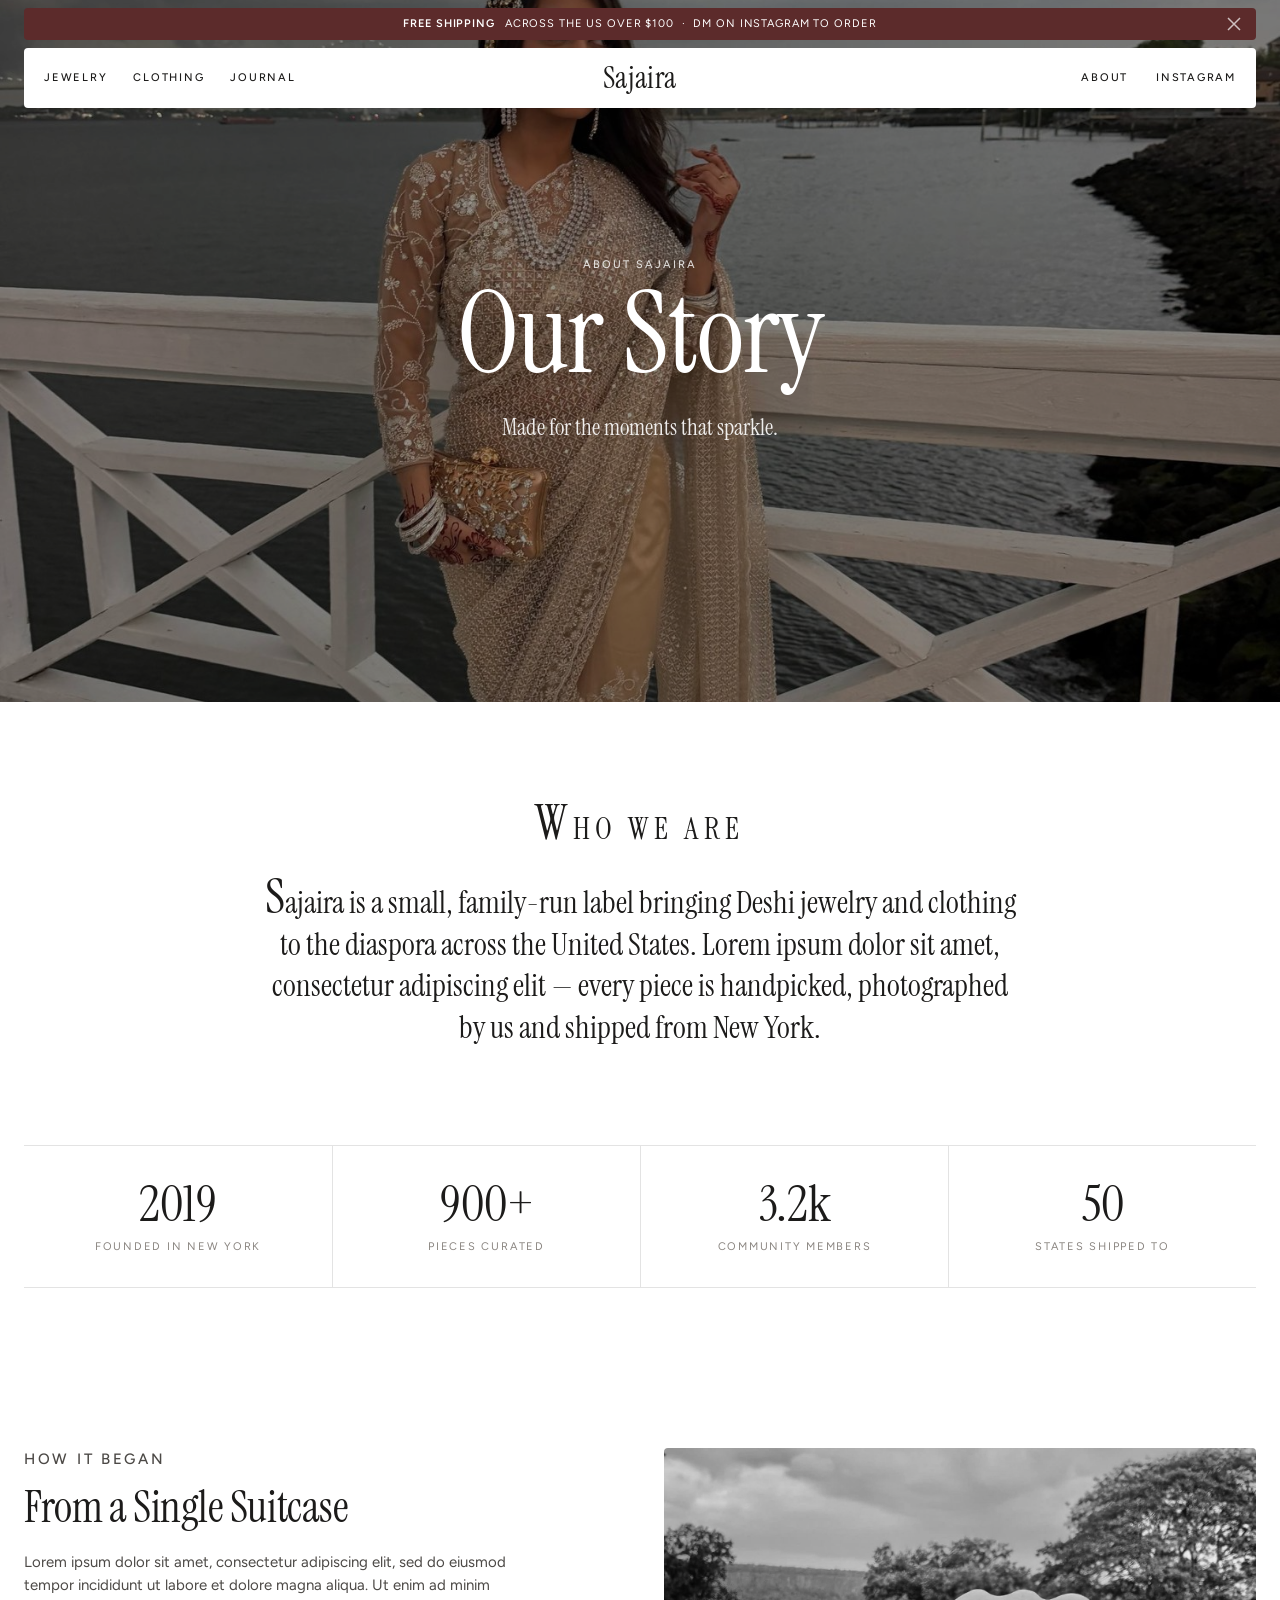
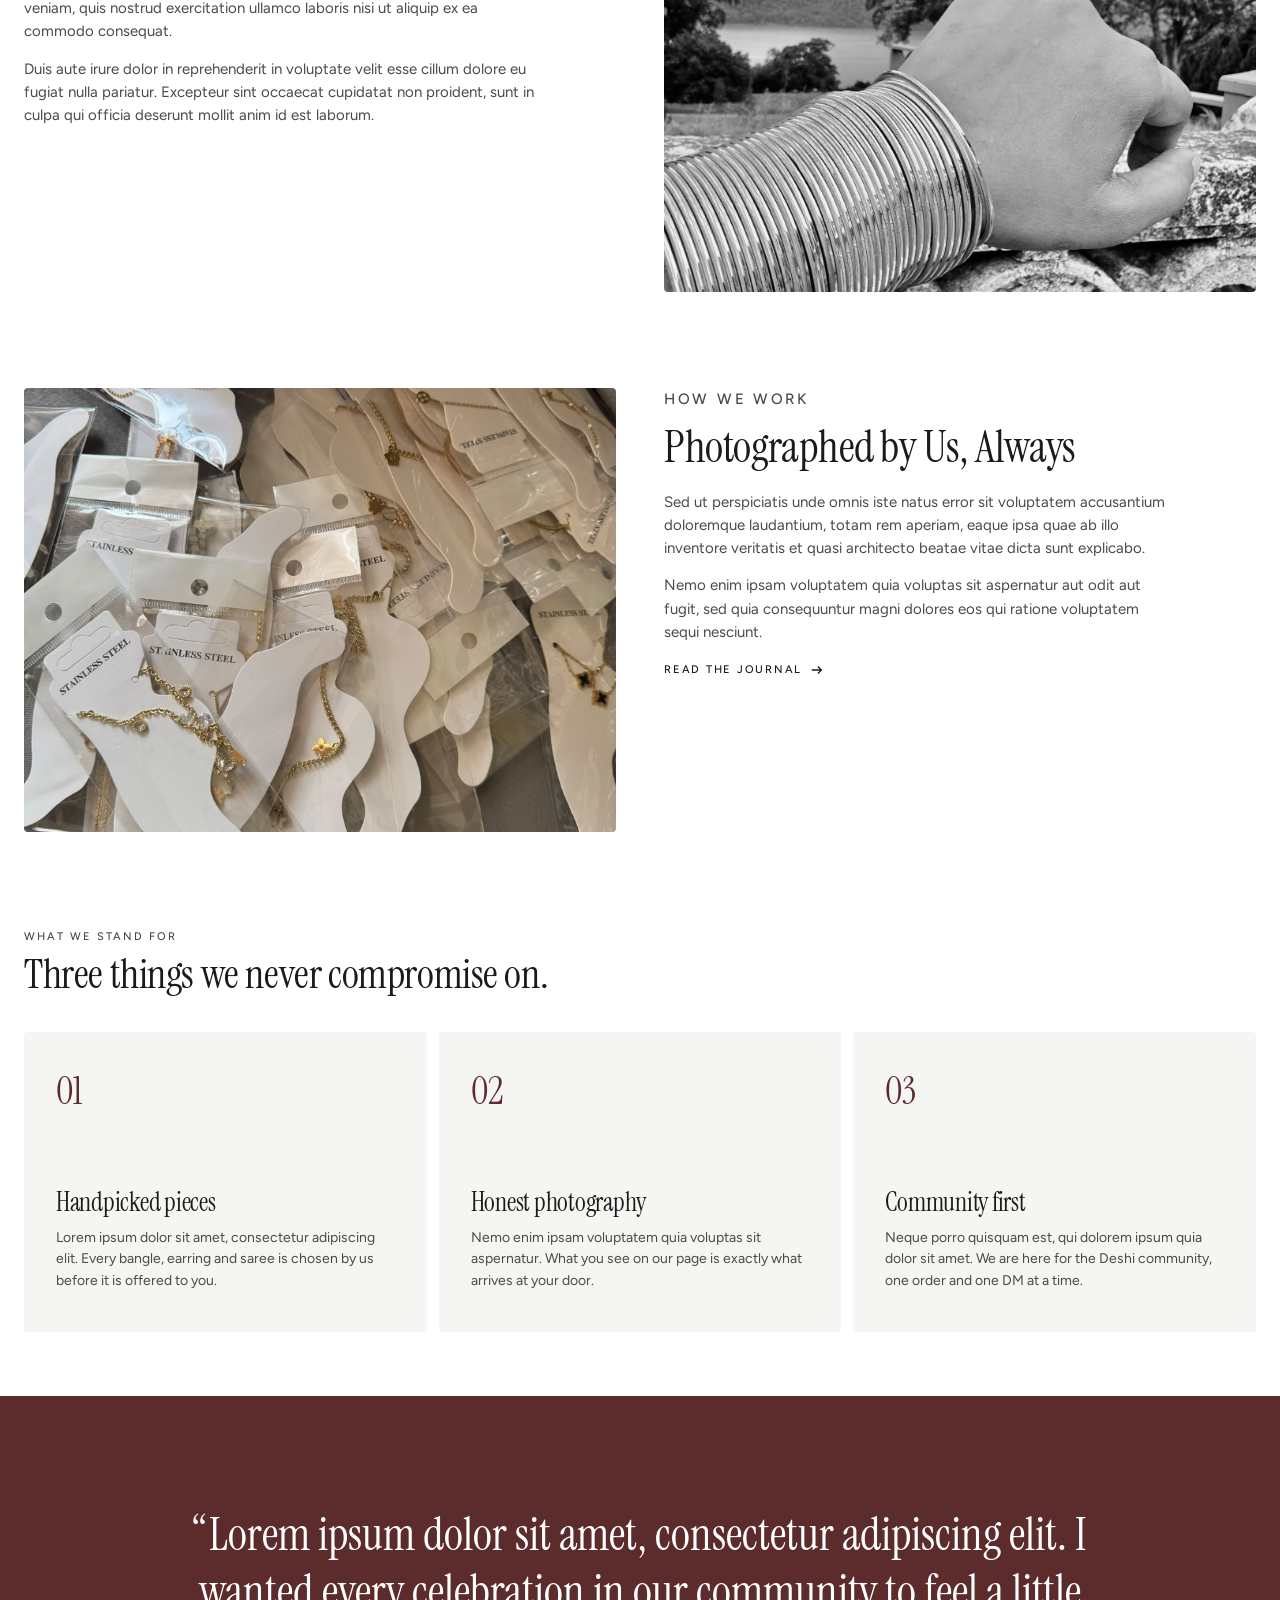
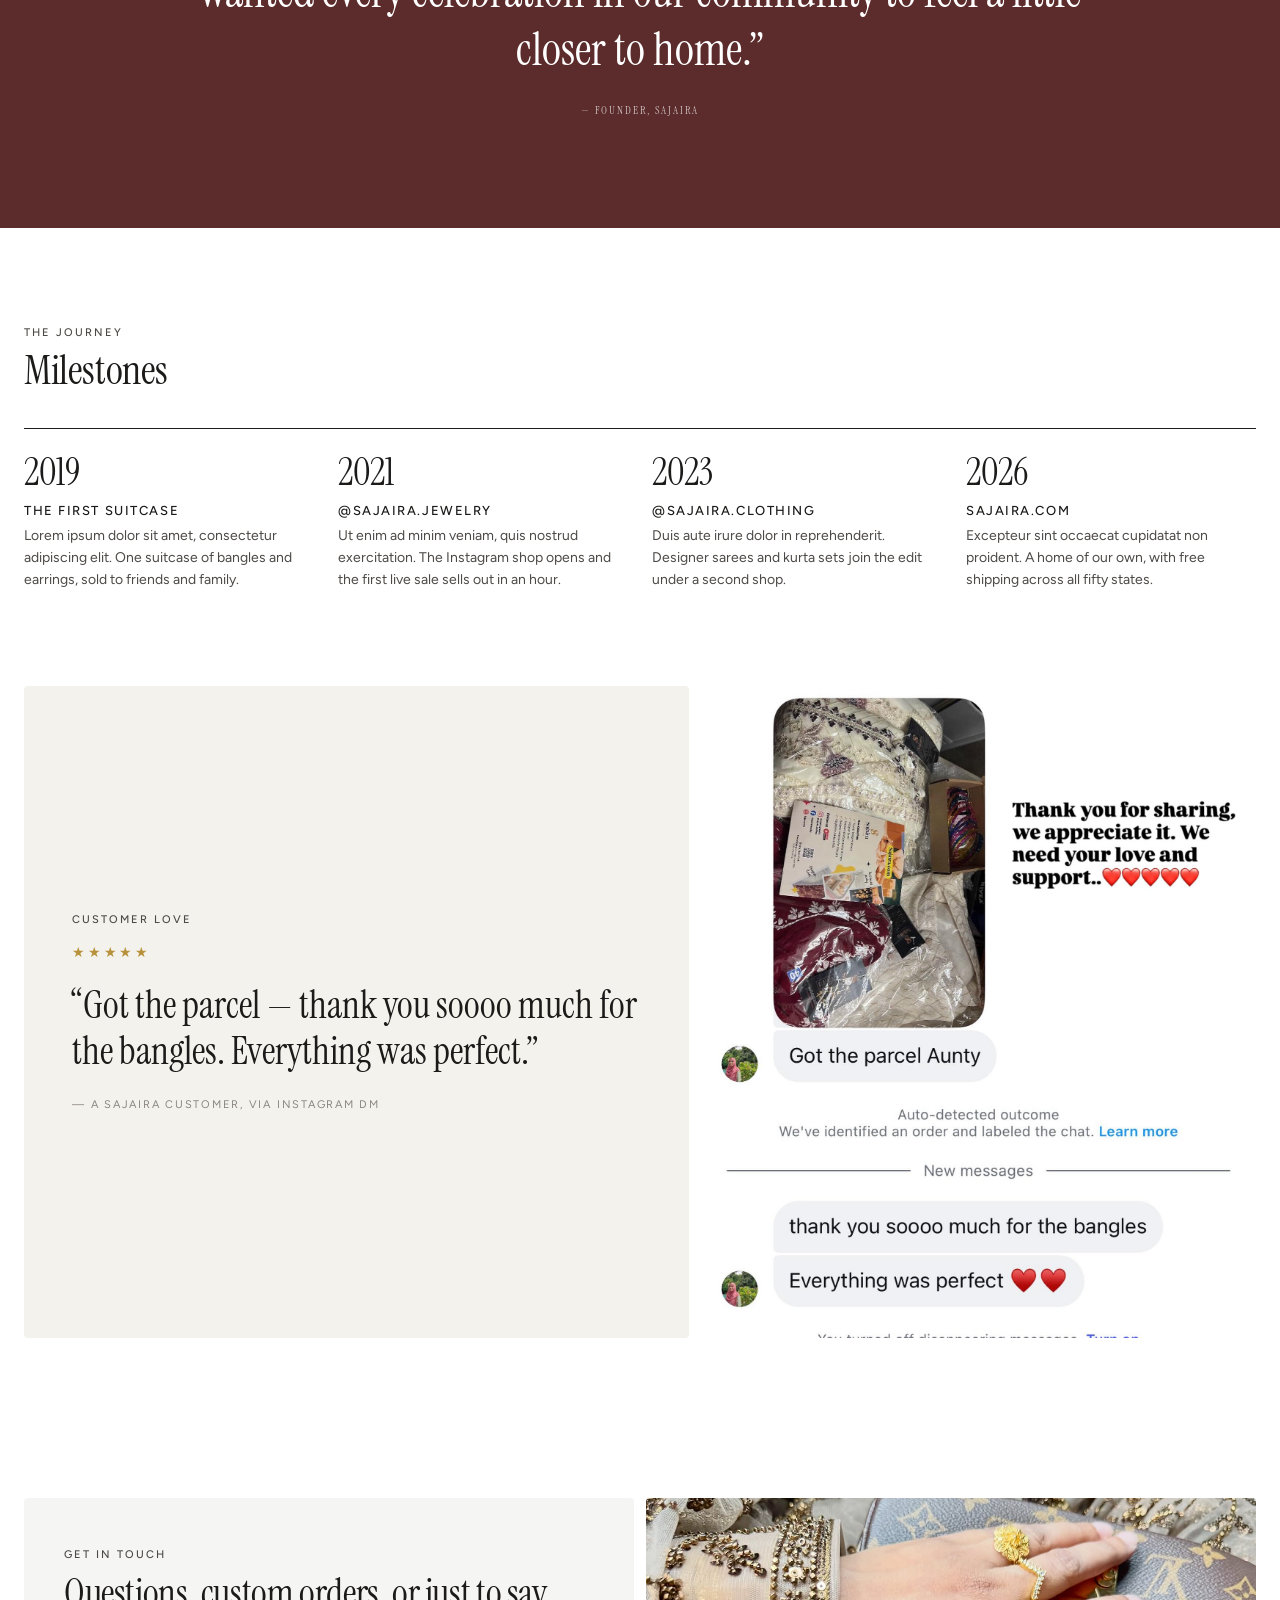
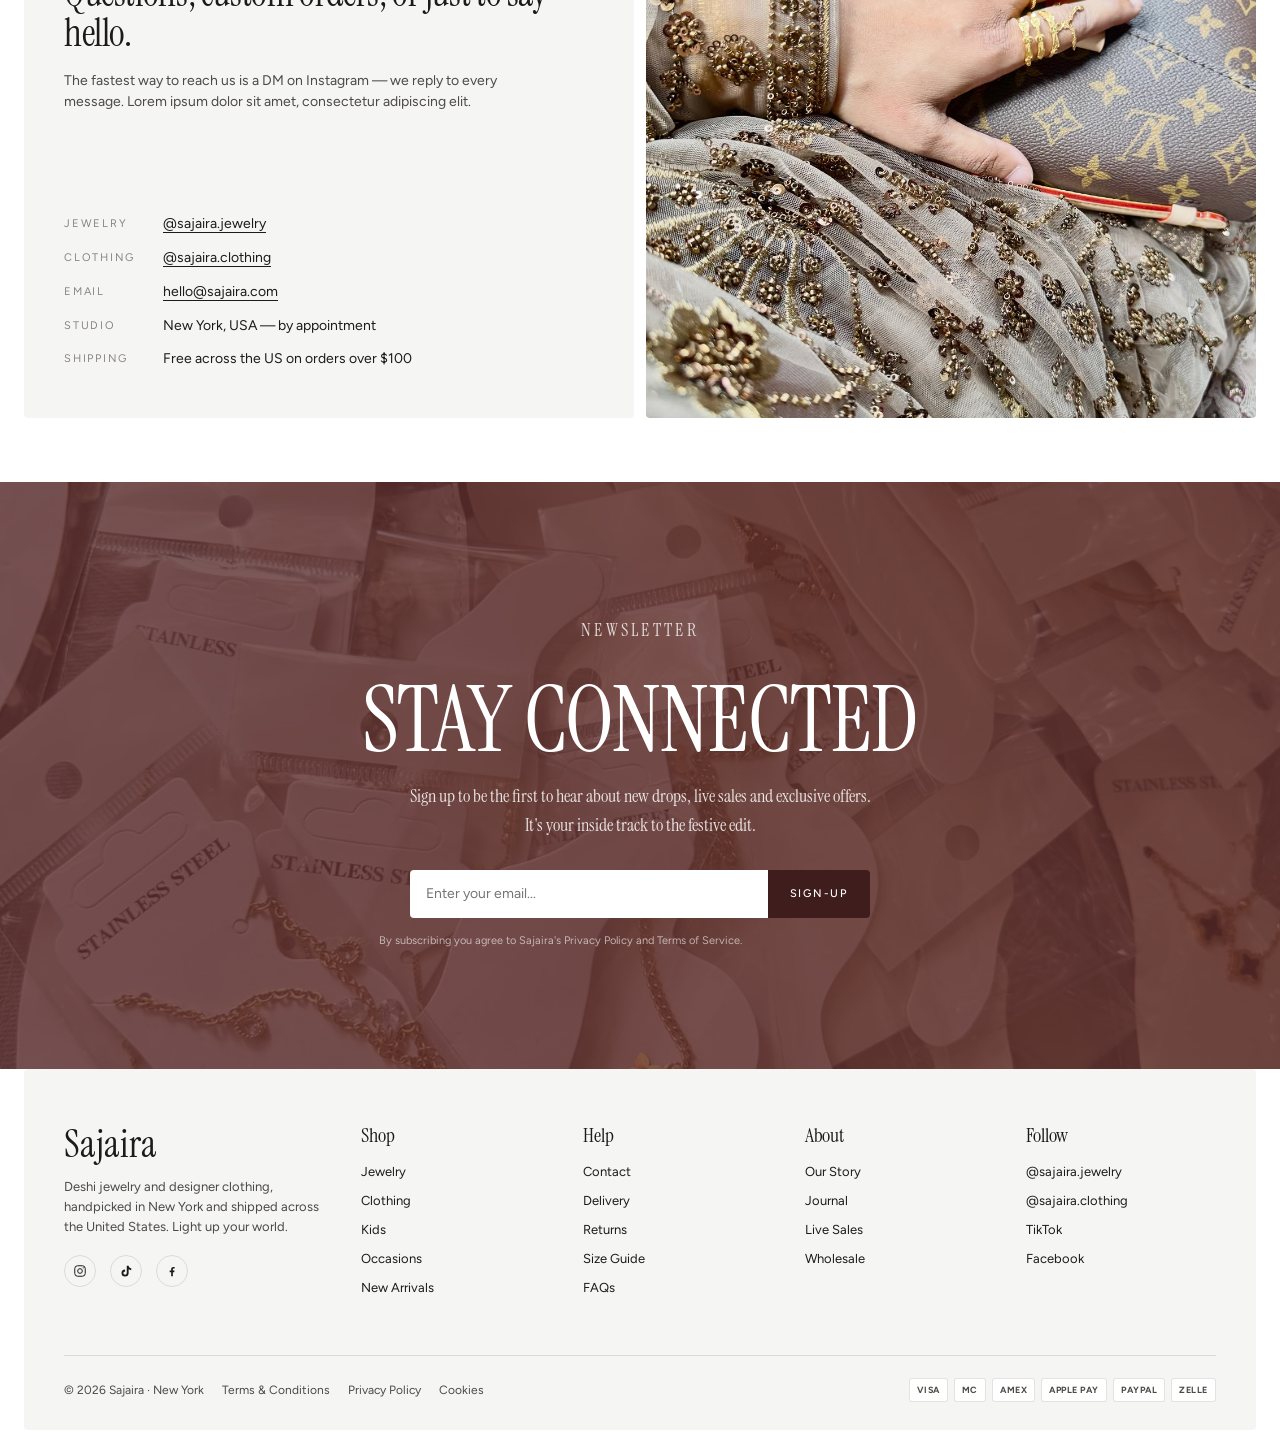
==== commit ebbd40be: "Real brand media, Jewelry and Clothing pages, remove cart/search/wishlist - Replace Pexels stock wit" ====
--- a/about.html
+++ b/about.html
@@ -9,7 +9,7 @@
 <link rel="preconnect" href="https://fonts.googleapis.com">
 <link rel="preconnect" href="https://fonts.gstatic.com" crossorigin>
 <link href="https://fonts.googleapis.com/css2?family=Instrument+Serif:ital@0;1&family=Figtree:wght@400;500;600&display=swap" rel="stylesheet">
-<link rel="stylesheet" href="css/style.css?v=1789280641">
+<link rel="stylesheet" href="css/style.css?v=1789412756">
 </head>
 <body>
 <div class="preloader" aria-hidden="true"><div class="word"><span>Sajaira</span></div><div class="bar"></div></div>
@@ -18,16 +18,14 @@
   <div class="nav-card">
     <button class="burger" aria-label="Open menu"><span></span><span></span><span></span></button>
     <nav class="nav-links">
-      <a href="index.html#jewelry">Jewelry</a>
-      <a href="index.html#clothing">Clothing</a>
+      <a href="jewelry.html">Jewelry</a>
+      <a href="clothing.html">Clothing</a>
       <a href="index.html#journal">Journal</a>
     </nav>
     <a class="brand" href="index.html">Sajaira</a>
     <div class="nav-utils">
       <a class="text active" href="about.html">About</a>
-      <a class="icon-btn hide-m" href="#" aria-label="Search"><svg class="icon" viewBox="0 0 24 24" fill="none" stroke="currentColor" stroke-width="1.6"><circle cx="11" cy="11" r="7"/><path d="M20 20l-4-4"/></svg></a>
-      <a class="icon-btn hide-m" href="#" aria-label="Wishlist"><svg class="icon" viewBox="0 0 24 24" fill="none" stroke="currentColor" stroke-width="1.6"><path d="M12 20s-7-4.4-7-10a4 4 0 0 1 7-2.6A4 4 0 0 1 19 10c0 5.6-7 10-7 10z"/></svg></a>
-      <a class="icon-btn" href="#" aria-label="Bag"><svg class="icon" viewBox="0 0 24 24" fill="none" stroke="currentColor" stroke-width="1.6"><path d="M5 8h14l-1 12H6L5 8z"/><path d="M9 8V6a3 3 0 0 1 6 0v2"/></svg><span class="text">Bag (0)</span></a>
+      <a class="icon-btn" href="https://www.instagram.com/sajaira.jewelry/" target="_blank" rel="noopener" aria-label="Instagram"><svg viewBox="0 0 24 24" fill="none" stroke="currentColor" stroke-width="1.7"><rect x="3" y="3" width="18" height="18" rx="5"/><circle cx="12" cy="12" r="4"/><circle cx="17.5" cy="6.5" r="1" fill="currentColor" stroke="none"/></svg><span class="text">Instagram</span></a>
     </div>
   </div>
 </header>
@@ -37,23 +35,21 @@
     <a class="brand" href="index.html">Sajaira</a>
     <button class="close-x" aria-label="Close menu"><svg viewBox="0 0 20 20" fill="none" stroke="currentColor" stroke-width="1.5"><path d="M4 4l12 12M16 4L4 16"/></svg></button>
     <nav>
-      <a href="index.html#jewelry">Jewelry</a>
-      <a href="index.html#clothing">Clothing</a>
-      <a href="index.html#occasions">Occasions</a>
+      <a href="index.html">Home</a>
+      <a href="jewelry.html">Jewelry</a>
+      <a href="clothing.html">Clothing</a>
       <a href="index.html#journal">Journal</a>
       <a href="about.html">About</a>
     </nav>
     <div class="small">
       <a href="https://www.instagram.com/sajaira.jewelry/" target="_blank" rel="noopener">@sajaira.jewelry</a>
       <a href="https://www.instagram.com/sajaira.clothing/" target="_blank" rel="noopener">@sajaira.clothing</a>
-      <a href="#">Search</a>
-      <a href="#">Wishlist</a>
     </div>
   </div>
 </div>
 <main>
 <section class="page-hero">
-  <img src="images/stock/saree-golden.jpg" alt="">
+  <img src="images/brand/saree-pier.jpg" alt="">
   <div class="inner"><p class="eyebrow light">About Sajaira</p><h1>Our Story</h1><p class="sub">Made for the moments that sparkle.</p></div>
 </section>
 
@@ -81,7 +77,7 @@
       <p>Lorem ipsum dolor sit amet, consectetur adipiscing elit, sed do eiusmod tempor incididunt ut labore et dolore magna aliqua. Ut enim ad minim veniam, quis nostrud exercitation ullamco laboris nisi ut aliquip ex ea commodo consequat.</p>
       <p>Duis aute irure dolor in reprehenderit in voluptate velit esse cillum dolore eu fugiat nulla pariatur. Excepteur sint occaecat cupidatat non proident, sunt in culpa qui officia deserunt mollit anim id est laborum.</p>
     </div>
-    <figure class="reveal" data-delay="1"><img src="images/stock/saree-two.jpg" alt="" loading="lazy"></figure>
+    <figure class="reveal" data-delay="1"><img src="images/brand/bangles-wrist.jpg" alt="" loading="lazy"></figure>
   </div>
 </section>
 
@@ -94,7 +90,7 @@
       <p>Nemo enim ipsam voluptatem quia voluptas sit aspernatur aut odit aut fugit, sed quia consequuntur magni dolores eos qui ratione voluptatem sequi nesciunt.</p>
       <a class="link-arrow" href="index.html#journal">Read the journal <svg viewBox="0 0 16 16" fill="none" stroke="currentColor" stroke-width="1.5"><path d="M2 8h11M9 4l4 4-4 4"/></svg></a>
     </div>
-    <figure class="color reveal" data-delay="1"><img src="images/stock/jewelry-set.jpg" alt="" loading="lazy"></figure>
+    <figure class="color reveal" data-delay="1"><img src="images/brand/jewelry-tags.jpg" alt="" loading="lazy"></figure>
   </div>
 </section>
 
@@ -116,21 +112,24 @@
   <div class="timeline">
     <div class="reveal"><div class="year">2019</div><h3>The first suitcase</h3><p>Lorem ipsum dolor sit amet, consectetur adipiscing elit. One suitcase of bangles and earrings, sold to friends and family.</p></div>
     <div class="reveal" data-delay="1"><div class="year">2021</div><h3>@sajaira.jewelry</h3><p>Ut enim ad minim veniam, quis nostrud exercitation. The Instagram shop opens and the first live sale sells out in an hour.</p></div>
-    <div class="reveal" data-delay="2"><div class="year">2023</div><h3>@sajaira.clothing</h3><p>Duis aute irure dolor in reprehenderit. Designer sarees and chikankari sets join the edit under a second shop.</p></div>
+    <div class="reveal" data-delay="2"><div class="year">2023</div><h3>@sajaira.clothing</h3><p>Duis aute irure dolor in reprehenderit. Designer sarees and kurta sets join the edit under a second shop.</p></div>
     <div class="reveal" data-delay="3"><div class="year">2026</div><h3>Sajaira.com</h3><p>Excepteur sint occaecat cupidatat non proident. A home of our own, with free shipping across all fifty states.</p></div>
   </div>
 </section>
 
-<section class="block tight" style="padding-top:0">
-  <div class="section-head reveal"><div><p class="eyebrow">The people</p><h2 class="title-lg">Meet the Team</h2></div></div>
-  <div class="team">
-    <div class="member reveal"><figure><img src="images/stock/saree-blue.jpg" alt="" loading="lazy"></figure><h3>Founder Name</h3><span>Founder &amp; Curator</span></div>
-    <div class="member reveal" data-delay="1"><figure><img src="images/stock/saree-orange.jpg" alt="" loading="lazy"></figure><h3>Team Member</h3><span>Clothing &amp; Styling</span></div>
-    <div class="member reveal" data-delay="2"><figure><img src="images/stock/saree-red.jpg" alt="" loading="lazy"></figure><h3>Team Member</h3><span>Photography &amp; Live Sales</span></div>
+<section class="block" style="padding-top:0">
+  <div class="testimonial">
+    <div class="panel reveal">
+      <p class="eyebrow">Customer love</p>
+      <div class="stars" style="margin-top:14px">★★★★★</div>
+      <blockquote>&ldquo;Got the parcel — thank you soooo much for the bangles. Everything was perfect.&rdquo;</blockquote>
+      <cite>— A Sajaira customer, via Instagram DM</cite>
+    </div>
+    <figure class="reveal" data-delay="1"><img src="images/brand/customer-review.jpg" alt="Customer review screenshot" loading="lazy"></figure>
   </div>
 </section>
 
-<section class="block tight">
+<section class="block tight" id="contact">
   <div class="contact">
     <div class="contact-panel reveal">
       <p class="eyebrow">Get in touch</p>
@@ -144,12 +143,12 @@
         <dt>Shipping</dt><dd>Free across the US on orders over $100</dd>
       </dl>
     </div>
-    <div class="contact-media reveal" data-delay="1"><img src="images/stock/bride-wide.jpg" alt="" loading="lazy"></div>
+    <div class="contact-media reveal" data-delay="1"><img src="images/brand/rings-bag.jpg" alt="" loading="lazy"></div>
   </div>
 </section>
 
 <section class="connect">
-  <img src="images/stock/henna-hands.jpg" alt="">
+  <img src="images/brand/jewelry-tags.jpg" alt="">
   <div class="inner">
     <p class="eyebrow light reveal">Newsletter</p>
     <h2 class="reveal" data-delay="1">Stay Connected</h2>
@@ -171,9 +170,9 @@
           <a href="#" aria-label="Facebook"><svg viewBox="0 0 24 24" fill="currentColor"><path d="M13.5 21v-7h2.4l.4-3h-2.8V9.2c0-.9.3-1.5 1.5-1.5h1.5V5.1c-.3 0-1.2-.1-2.2-.1-2.2 0-3.7 1.3-3.7 3.8V11H8v3h2.6v7h2.9z"/></svg></a>
         </div>
       </div>
-      <div><h4>Shop</h4><ul><li><a href="index.html#jewelry">Jewelry</a></li><li><a href="index.html#clothing">Clothing</a></li><li><a href="index.html#occasions">Occasions</a></li><li><a href="index.html#arrivals">New Arrivals</a></li><li><a href="#">Gift Cards</a></li></ul></div>
-      <div><h4>Help</h4><ul><li><a href="#">Contact</a></li><li><a href="#">Delivery</a></li><li><a href="#">Returns</a></li><li><a href="#">Size Guide</a></li><li><a href="#">FAQs</a></li></ul></div>
-      <div><h4>About</h4><ul><li><a href="about.html">Our Story</a></li><li><a href="index.html#journal">Journal</a></li><li><a href="#">Live Sales</a></li><li><a href="#">Wholesale</a></li><li><a href="#">Careers</a></li></ul></div>
+      <div><h4>Shop</h4><ul><li><a href="jewelry.html">Jewelry</a></li><li><a href="clothing.html">Clothing</a></li><li><a href="clothing.html#kids">Kids</a></li><li><a href="index.html#occasions">Occasions</a></li><li><a href="index.html#arrivals">New Arrivals</a></li></ul></div>
+      <div><h4>Help</h4><ul><li><a href="about.html#contact">Contact</a></li><li><a href="#">Delivery</a></li><li><a href="#">Returns</a></li><li><a href="#">Size Guide</a></li><li><a href="#">FAQs</a></li></ul></div>
+      <div><h4>About</h4><ul><li><a href="about.html">Our Story</a></li><li><a href="index.html#journal">Journal</a></li><li><a href="index.html#reels">Live Sales</a></li><li><a href="#">Wholesale</a></li></ul></div>
       <div><h4>Follow</h4><ul><li><a href="https://www.instagram.com/sajaira.jewelry/" target="_blank" rel="noopener">@sajaira.jewelry</a></li><li><a href="https://www.instagram.com/sajaira.clothing/" target="_blank" rel="noopener">@sajaira.clothing</a></li><li><a href="#">TikTok</a></li><li><a href="#">Facebook</a></li></ul></div>
     </div>
     <div class="footer-bottom">
@@ -181,11 +180,12 @@
         <span>&copy; 2026 Sajaira &middot; New York</span>
         <a href="#">Terms &amp; Conditions</a><a href="#">Privacy Policy</a><a href="#">Cookies</a>
       </div>
-      <div class="pay"><span>VISA</span><span>MC</span><span>AMEX</span><span>APPLE PAY</span><span>PAYPAL</span><span>KLARNA</span></div>
+      <div class="pay"><span>VISA</span><span>MC</span><span>AMEX</span><span>APPLE PAY</span><span>PAYPAL</span><span>ZELLE</span></div>
     </div>
   </div>
 </footer>
 <button class="to-top">Back to top <svg viewBox="0 0 16 16" fill="none" stroke="currentColor" stroke-width="1.5"><path d="M8 14V2M4 6l4-4 4 4"/></svg></button>
-<script src="js/main.js?v=1789280641"></script>
+<div class="modal" aria-hidden="true"><button class="close-x" aria-label="Close"><svg viewBox="0 0 20 20" fill="none" stroke="currentColor" stroke-width="1.5"><path d="M4 4l12 12M16 4L4 16"/></svg></button><video controls playsinline preload="none"></video></div>
+<script src="js/main.js?v=1789412756"></script>
 </body>
 </html>
--- a/css/style.css
+++ b/css/style.css
@@ -121,6 +121,7 @@
 .nav-utils { display: flex; gap: 22px; justify-content: flex-end; align-items: center; }
 .nav-utils .icon { width: 18px; height: 18px; display: block; }
 .nav-utils .icon-btn { display: inline-flex; align-items: center; gap: 6px; }
+.nav-utils .icon-btn:hover { opacity: .6; }
 .burger { display: none; width: 22px; height: 16px; position: relative; }
 .burger span { position: absolute; left: 0; right: 0; height: 1.5px; background: var(--ink); transition: transform .3s, opacity .3s; }
 .burger span:nth-child(1) { top: 0; } .burger span:nth-child(2) { top: 7px; } .burger span:nth-child(3) { top: 14px; }
@@ -235,7 +236,7 @@
 .product-media .wish { position: absolute; top: 10px; right: 10px; z-index: 2; width: 30px; height: 30px; display: grid; place-items: center; color: var(--ink); }
 .product-media .wish svg { width: 16px; height: 16px; fill: none; stroke: currentColor; stroke-width: 1.6; transition: fill .2s; }
 .product-media .wish.on svg { fill: var(--maroon); stroke: var(--maroon); }
-.product-media .quick {
+.product-media .quick, .product-media .dm {
   position: absolute; left: 12px; right: 12px; bottom: 12px; z-index: 2; background: #fff; text-align: center; padding: 11px;
   font-size: 11px; letter-spacing: .14em; text-transform: uppercase; font-weight: 500; border-radius: 3px;
   transform: translateY(120%); opacity: 0; transition: transform .35s var(--ease), opacity .35s;
@@ -273,8 +274,65 @@
 .video-hero .play svg { width: 9px; height: 9px; fill: #fff; margin-left: 2px; }
 .modal { position: fixed; inset: 0; z-index: 300; background: rgba(0,0,0,.9); display: grid; place-items: center; padding: var(--gutter); opacity: 0; visibility: hidden; transition: opacity .3s, visibility .3s; }
 .modal.open { opacity: 1; visibility: visible; }
-.modal video { width: min(1100px, 100%); aspect-ratio: 16 / 9; border-radius: var(--radius); background: #000; }
+.modal video { max-width: 100%; max-height: 88vh; width: auto; height: 88vh; border-radius: var(--radius); background: #000; }
+.modal.portrait video { aspect-ratio: 9 / 16; }
 .modal .close-x { position: absolute; top: 24px; right: 24px; width: 28px; height: 28px; color: #fff; }
+
+/* ---------- Reels (portrait video row) ---------- */
+.reels-sec { background: var(--ink); color: #fff; padding: 80px 0 80px var(--gutter); overflow: hidden; }
+.reels-sec .section-head { padding-right: var(--gutter); }
+.reels-sec .eyebrow { color: rgba(255,255,255,.6); }
+.reels-sec .arrows .arrow-btn { border-color: rgba(255,255,255,.35); color: #fff; }
+.reels-sec .arrows .arrow-btn:hover { background: #fff; color: var(--ink); }
+.reels { display: grid; grid-auto-flow: column; grid-auto-columns: clamp(220px, 19vw, 300px); gap: 12px; overflow-x: auto; scroll-snap-type: x mandatory; scrollbar-width: none; padding-right: var(--gutter); }
+.reels::-webkit-scrollbar { display: none; }
+.reel { position: relative; aspect-ratio: 9 / 16; border-radius: var(--radius); overflow: hidden; background: #111; scroll-snap-align: start; cursor: pointer; }
+.reel video, .reel img { position: absolute; inset: 0; width: 100%; height: 100%; object-fit: cover; }
+.reel video { opacity: 0; transition: opacity .5s; }
+.reel.playing video { opacity: 1; }
+.reel::after { content: ""; position: absolute; inset: 0; background: linear-gradient(to top, rgba(0,0,0,.6), transparent 45%); }
+.reel .cap { position: absolute; left: 14px; right: 14px; bottom: 14px; z-index: 2; font-size: 12px; letter-spacing: .04em; }
+.reel .cap small { display: block; font-size: 10px; letter-spacing: .14em; text-transform: uppercase; opacity: .7; margin-bottom: 4px; }
+.reel .pl { position: absolute; top: 12px; right: 12px; z-index: 2; width: 30px; height: 30px; border-radius: 50%; border: 1px solid rgba(255,255,255,.6); display: grid; place-items: center; }
+.reel .pl svg { width: 9px; height: 9px; fill: #fff; margin-left: 2px; }
+
+/* ---------- Testimonial ---------- */
+.testimonial { display: grid; grid-template-columns: 1.2fr 1fr; gap: 12px; }
+.testimonial .panel { background: var(--cream); border-radius: var(--radius); padding: 56px 48px; display: flex; flex-direction: column; justify-content: center; }
+.testimonial blockquote { margin: 0; font-family: var(--font-display); font-size: clamp(1.8rem, 3vw, 2.8rem); line-height: 1.2; }
+.testimonial cite { display: block; margin-top: 22px; font-style: normal; font-size: 11px; letter-spacing: .16em; text-transform: uppercase; color: var(--muted); }
+.testimonial .stars { color: var(--gold); letter-spacing: .2em; margin-bottom: 18px; font-size: 14px; }
+.testimonial figure { border-radius: var(--radius); overflow: hidden; background: var(--panel); aspect-ratio: 4 / 4.7; }
+.testimonial figure img { width: 100%; height: 100%; object-fit: cover; object-position: top; }
+
+/* ---------- Collection pages ---------- */
+.chips { display: flex; gap: 8px; flex-wrap: wrap; margin-bottom: 28px; }
+.chips button { font-size: 11px; letter-spacing: .12em; text-transform: uppercase; font-weight: 500; padding: 10px 16px; border: 1px solid var(--line); border-radius: 100px; transition: background .2s, color .2s, border-color .2s; }
+.chips button:hover { border-color: var(--ink); }
+.chips button.active { background: var(--ink); color: #fff; border-color: var(--ink); }
+.pgrid { display: grid; grid-template-columns: repeat(4, 1fr); gap: 12px 12px; row-gap: 36px; }
+.pgrid .product.hide { display: none; }
+.pgrid .product.wide { grid-column: span 2; }
+.pgrid .product.wide .product-media { aspect-ratio: auto; height: 100%; min-height: 100%; }
+.collection-hero { position: relative; height: 70vh; min-height: 480px; overflow: hidden; background: var(--ink); color: #fff; display: grid; align-items: end; }
+.collection-hero img, .collection-hero video { position: absolute; inset: 0; width: 100%; height: 100%; object-fit: cover; }
+.collection-hero::after { content: ""; position: absolute; inset: 0; background: linear-gradient(to top, rgba(0,0,0,.55), rgba(0,0,0,.1) 60%); }
+.collection-hero .inner { position: relative; z-index: 2; padding: 0 var(--gutter) 48px; display: flex; justify-content: space-between; align-items: end; gap: 24px; }
+.collection-hero h1 { font-size: clamp(3rem, 7vw, 6.5rem); }
+.collection-hero .sub { font-family: var(--font-display); font-size: clamp(1.1rem, 1.6vw, 1.4rem); margin-top: 10px; color: rgba(255,255,255,.85); max-width: 32rem; }
+.collection-hero .count { font-size: 11px; letter-spacing: .18em; text-transform: uppercase; white-space: nowrap; }
+.split { display: grid; grid-template-columns: 1fr 1fr; gap: 12px; }
+.split .panel { background: var(--panel); border-radius: var(--radius); padding: 56px 48px; display: flex; flex-direction: column; justify-content: center; }
+.split .panel h2 { font-size: clamp(2rem, 3.2vw, 2.8rem); margin: 10px 0 16px; }
+.split .panel p { color: var(--ink-2); max-width: 30rem; margin-bottom: 24px; font-size: 15px; }
+.split .panel .btn, .split .panel .play { align-self: flex-start; }
+.split figure { border-radius: var(--radius); overflow: hidden; background: var(--cream); min-height: 520px; position: relative; }
+.split figure img, .split figure video { position: absolute; inset: 0; width: 100%; height: 100%; object-fit: cover; }
+.split.flip .panel { order: 2; }
+.perks { display: grid; grid-template-columns: repeat(3, 1fr); gap: 12px; }
+.perk { background: var(--cream); border-radius: var(--radius); padding: 32px; }
+.perk strong { display: block; font-family: var(--font-display); font-size: 1.6rem; font-weight: 400; margin-bottom: 6px; }
+.perk span { color: var(--ink-2); font-size: 13px; }
 
 /* ---------- Campaign (HEAD image-with-text) ---------- */
 .campaign-media { display: grid; grid-template-columns: 2fr 1fr; gap: 12px; }
@@ -426,6 +484,7 @@
   .cats { grid-template-columns: repeat(3, 1fr); }
   .carousel { grid-auto-columns: calc((100% - 2 * 12px) / 3); }
   .footer-grid { grid-template-columns: 1fr 1fr 1fr; }
+  .pgrid { grid-template-columns: repeat(3, 1fr); }
   .footer-brand { grid-column: 1 / -1; }
   .ig-grid { grid-template-columns: repeat(3, 1fr); }
   .stats { grid-template-columns: repeat(2, 1fr); }
@@ -444,7 +503,14 @@
   .hero { min-height: 560px; }
   .hero-ui .hero-arrows { display: none; }
   section.block { padding: 64px var(--gutter); }
-  .feature, .story, .campaign-media, .campaign-text, .contact, .values, .team { grid-template-columns: 1fr; }
+  .feature, .story, .campaign-media, .campaign-text, .contact, .values, .team, .testimonial, .split, .perks { grid-template-columns: 1fr; }
+  .split.flip .panel { order: 0; }
+  .split figure { min-height: 420px; }
+  .pgrid { grid-template-columns: repeat(2, 1fr); row-gap: 24px; }
+  .pgrid .product.wide { grid-column: span 2; }
+  .reels-sec { padding: 56px 0 56px var(--gutter); }
+  .reels { grid-auto-columns: 62%; }
+  .collection-hero .inner { flex-direction: column; align-items: flex-start; }
   .feature-panel, .feature-media { min-height: 460px; }
   .carousel { grid-auto-columns: 72%; }
   .journal-row { grid-template-columns: 1fr; gap: 18px; }
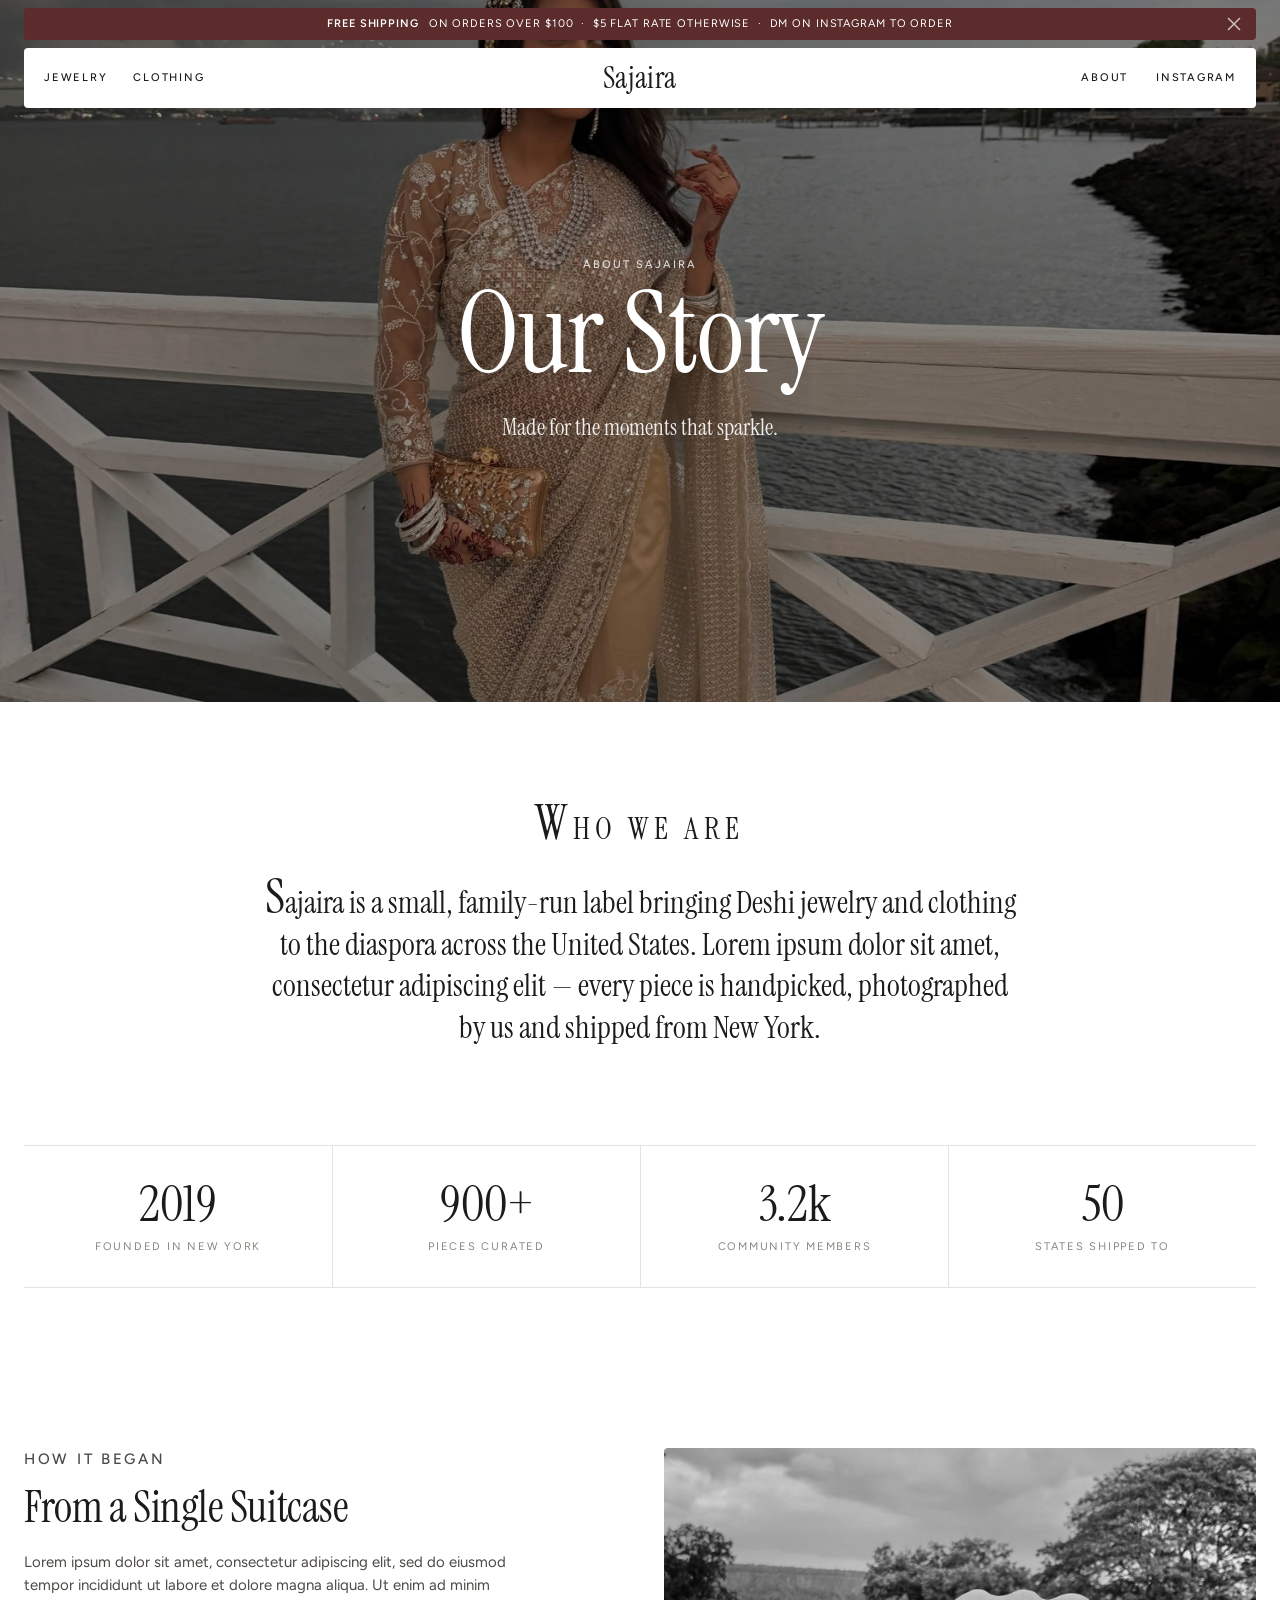
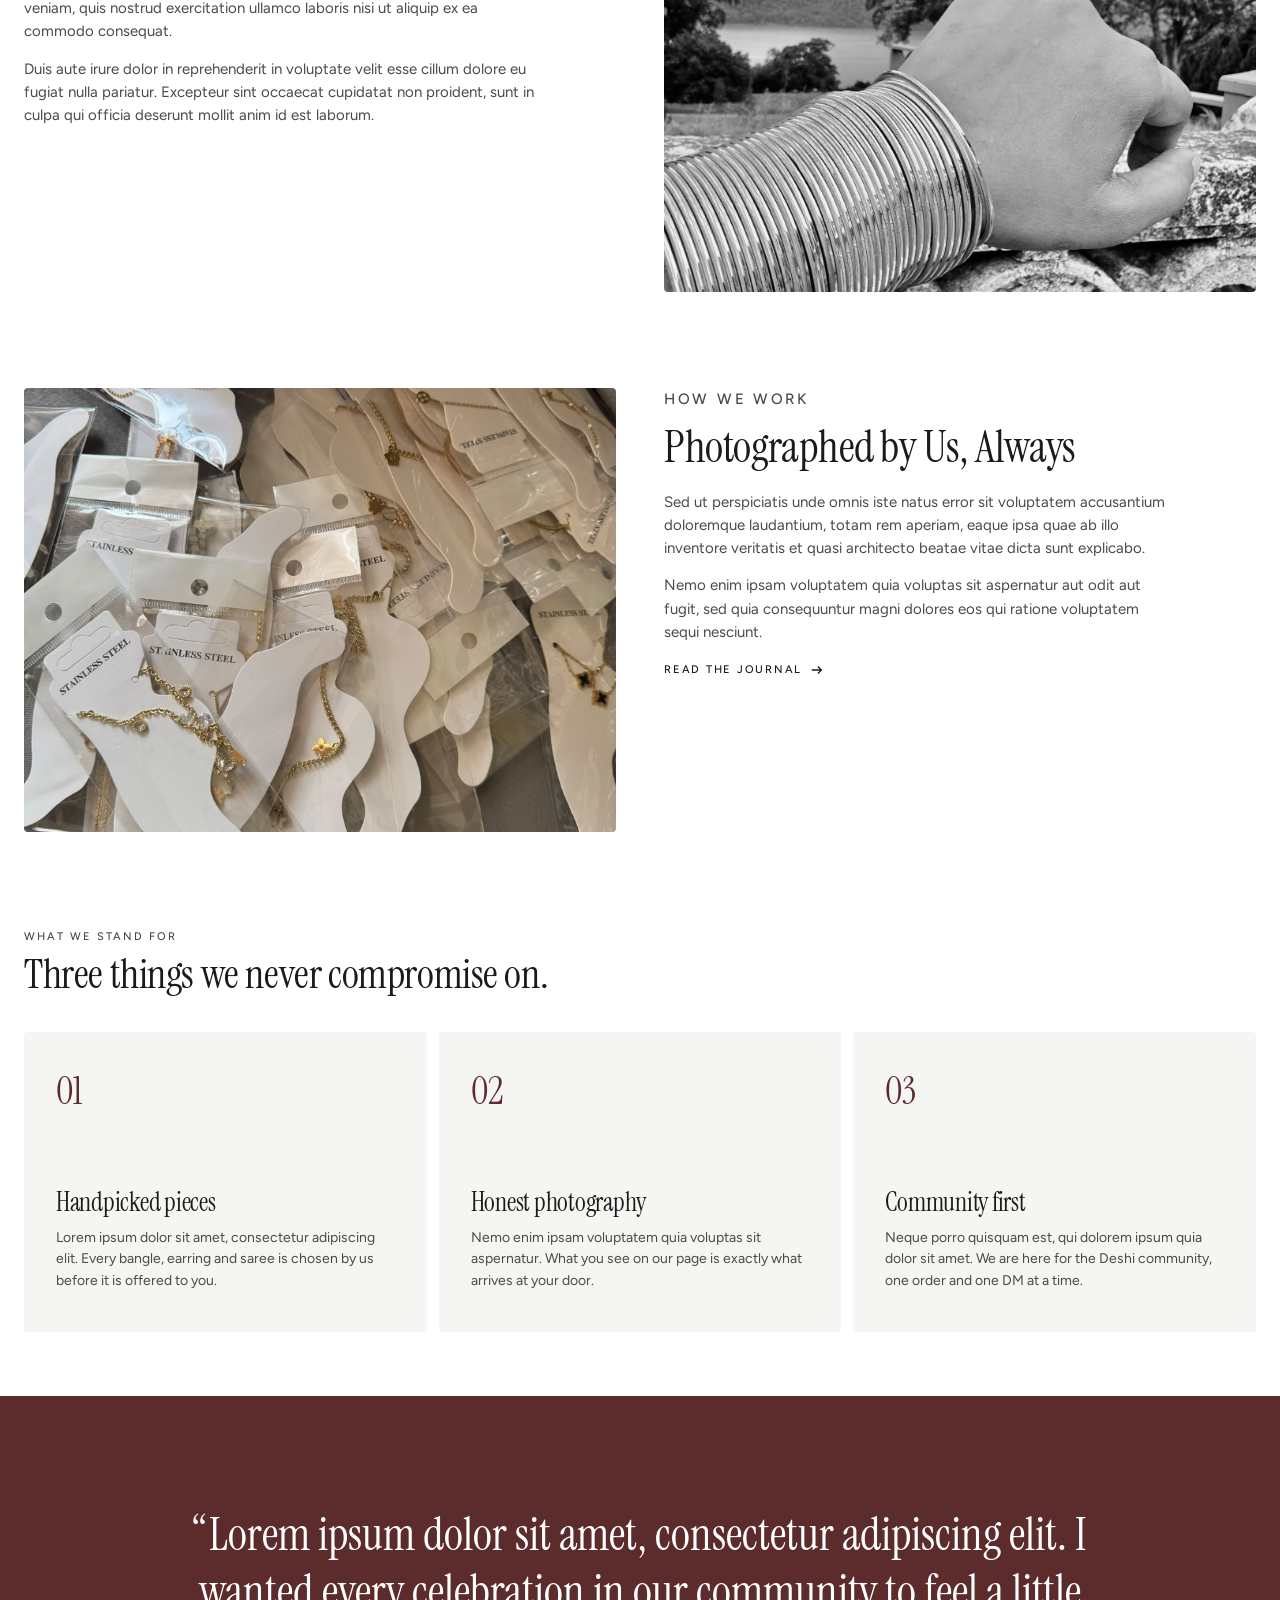
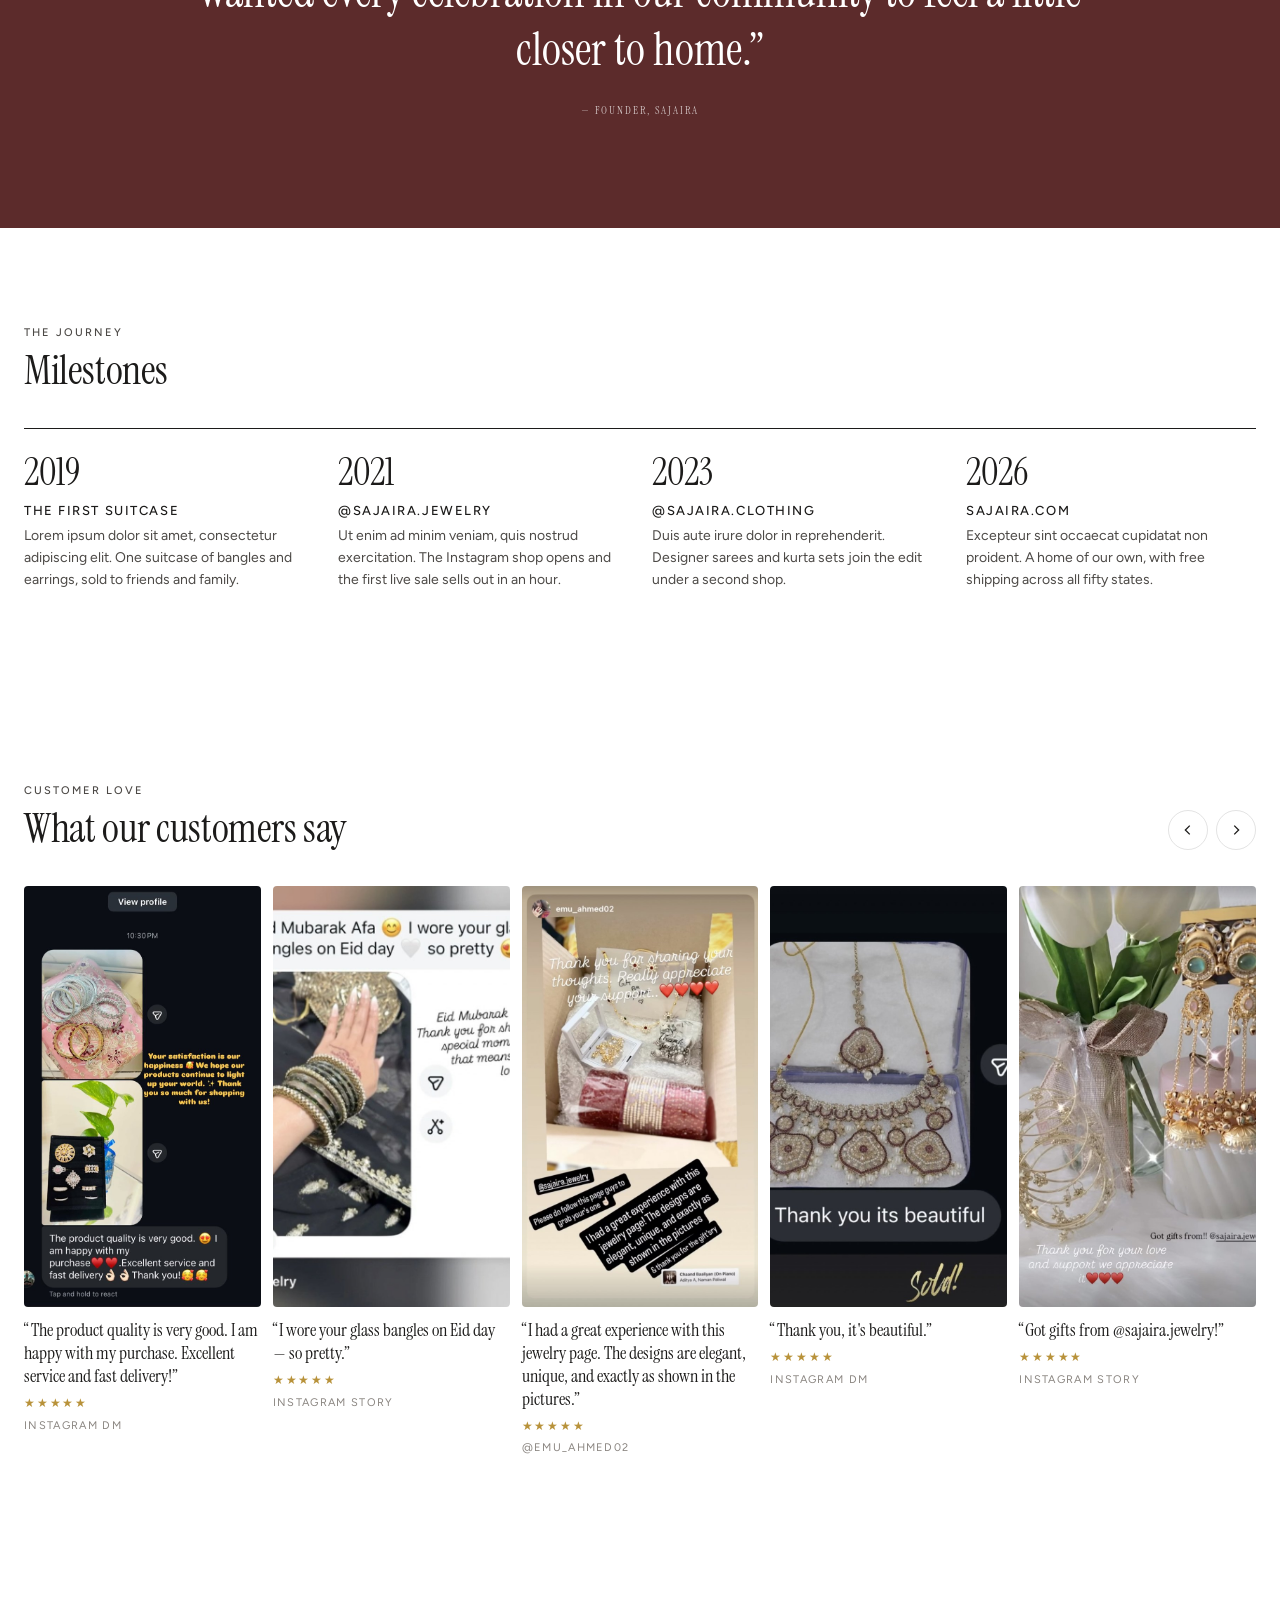
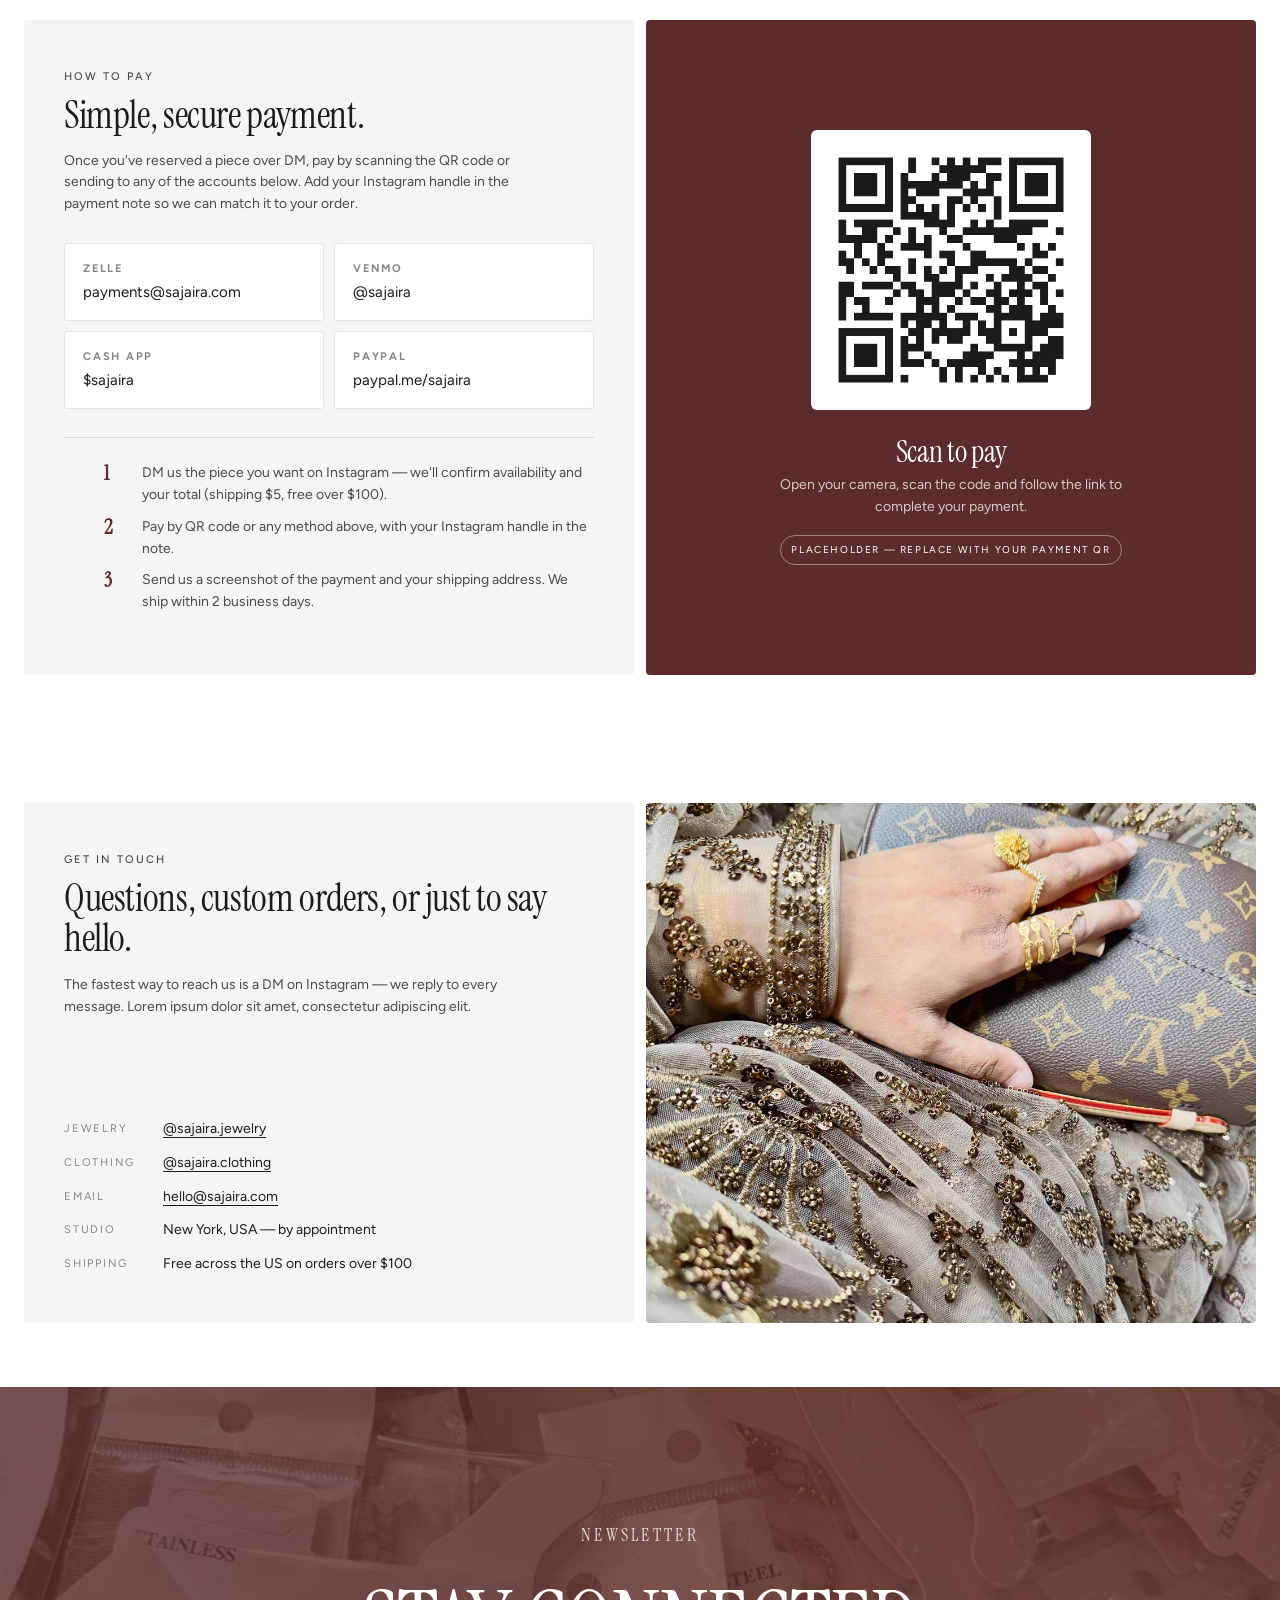
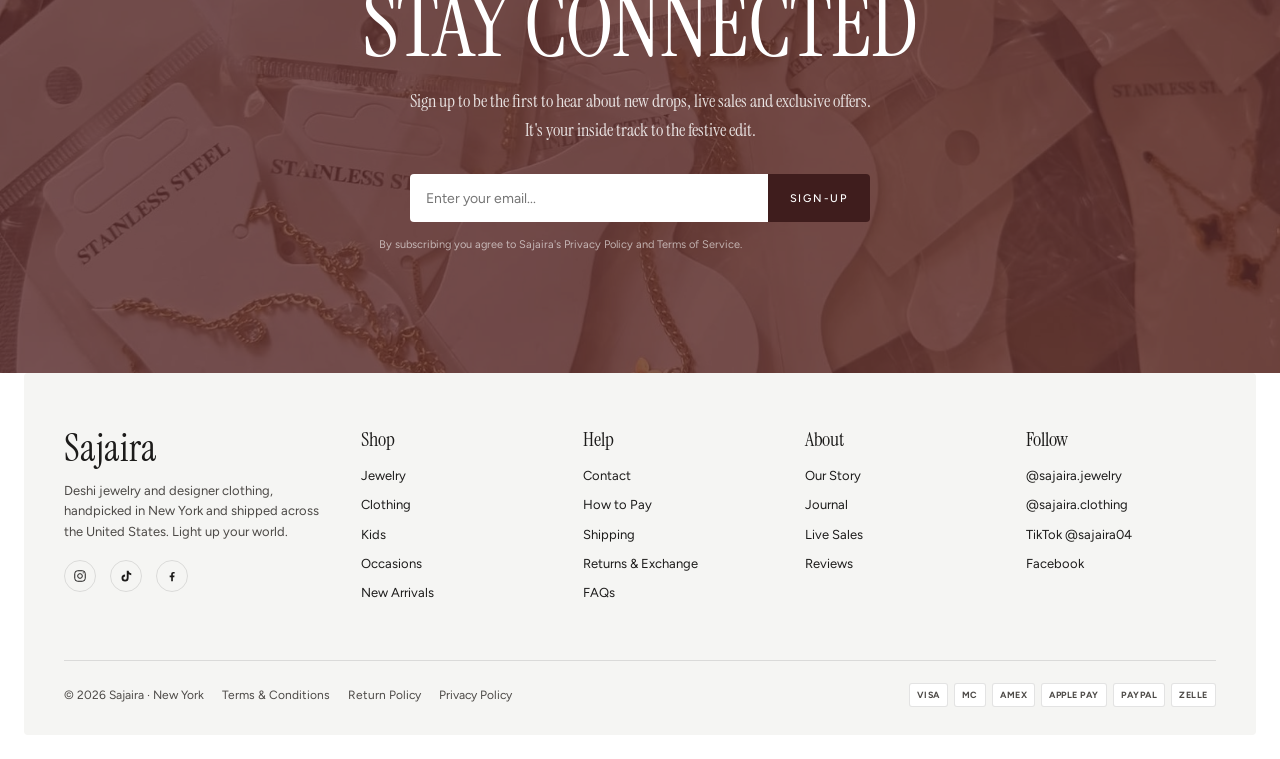
==== commit 1e744419: "Policies page, reviews carousel, payment info, social links, nav cleanup - Footer: real TikTok (@saj" ====
--- a/about.html
+++ b/about.html
@@ -9,18 +9,17 @@
 <link rel="preconnect" href="https://fonts.googleapis.com">
 <link rel="preconnect" href="https://fonts.gstatic.com" crossorigin>
 <link href="https://fonts.googleapis.com/css2?family=Instrument+Serif:ital@0;1&family=Figtree:wght@400;500;600&display=swap" rel="stylesheet">
-<link rel="stylesheet" href="css/style.css?v=1789412756">
+<link rel="stylesheet" href="css/style.css?v=1789414888">
 </head>
 <body>
 <div class="preloader" aria-hidden="true"><div class="word"><span>Sajaira</span></div><div class="bar"></div></div>
 <header class="site-header">
-  <div class="announce"><span class="msg"><strong>Free shipping</strong> across the US over $100<span class="msg-l"> &nbsp;·&nbsp; DM on Instagram to order</span></span><button class="close" aria-label="Dismiss"><svg viewBox="0 0 20 20" fill="none" stroke="currentColor" stroke-width="1.5"><path d="M4 4l12 12M16 4L4 16"/></svg></button></div>
+  <div class="announce"><span class="msg"><strong>Free shipping</strong> on orders over $100<span class="msg-l"> &nbsp;·&nbsp; $5 flat rate otherwise &nbsp;·&nbsp; DM on Instagram to order</span></span><button class="close" aria-label="Dismiss"><svg viewBox="0 0 20 20" fill="none" stroke="currentColor" stroke-width="1.5"><path d="M4 4l12 12M16 4L4 16"/></svg></button></div>
   <div class="nav-card">
     <button class="burger" aria-label="Open menu"><span></span><span></span><span></span></button>
     <nav class="nav-links">
       <a href="jewelry.html">Jewelry</a>
       <a href="clothing.html">Clothing</a>
-      <a href="index.html#journal">Journal</a>
     </nav>
     <a class="brand" href="index.html">Sajaira</a>
     <div class="nav-utils">
@@ -38,8 +37,8 @@
       <a href="index.html">Home</a>
       <a href="jewelry.html">Jewelry</a>
       <a href="clothing.html">Clothing</a>
-      <a href="index.html#journal">Journal</a>
       <a href="about.html">About</a>
+      <a href="policy.html">Policies</a>
     </nav>
     <div class="small">
       <a href="https://www.instagram.com/sajaira.jewelry/" target="_blank" rel="noopener">@sajaira.jewelry</a>
@@ -117,15 +116,89 @@
   </div>
 </section>
 
-<section class="block" style="padding-top:0">
-  <div class="testimonial">
+<section class="block" id="reviews">
+  <div class="carousel-wrap">
+    <div class="section-head reveal">
+      <div><p class="eyebrow">Customer love</p><h2 class="title-lg">What our customers say</h2></div>
+      <div class="arrows"><button class="arrow-btn c-prev" aria-label="Previous"><svg viewBox="0 0 16 16" fill="none" stroke="currentColor" stroke-width="1.5"><path d="M10 3L5 8l5 5"/></svg></button><button class="arrow-btn c-next" aria-label="Next"><svg viewBox="0 0 16 16" fill="none" stroke="currentColor" stroke-width="1.5"><path d="M6 3l5 5-5 5"/></svg></button></div>
+    </div>
+    <div class="carousel reviews">
+      <a class="review reveal" href="https://www.instagram.com/sajaira.jewelry/" target="_blank" rel="noopener">
+        <figure><img src="images/reviews/quality.jpg" alt="Customer review" loading="lazy"></figure>
+        <p>&ldquo;The product quality is very good. I am happy with my purchase. Excellent service and fast delivery!&rdquo;</p>
+        <div class="stars">★★★★★</div>
+        <small>Instagram DM</small>
+      </a>
+      <a class="review reveal" href="https://www.instagram.com/sajaira.jewelry/" target="_blank" rel="noopener">
+        <figure><img src="images/reviews/eid-bangles.jpg" alt="Customer review" loading="lazy"></figure>
+        <p>&ldquo;I wore your glass bangles on Eid day — so pretty.&rdquo;</p>
+        <div class="stars">★★★★★</div>
+        <small>Instagram story</small>
+      </a>
+      <a class="review reveal" href="https://www.instagram.com/sajaira.jewelry/" target="_blank" rel="noopener">
+        <figure><img src="images/reviews/unboxing.jpg" alt="Customer review" loading="lazy"></figure>
+        <p>&ldquo;I had a great experience with this jewelry page. The designs are elegant, unique, and exactly as shown in the pictures.&rdquo;</p>
+        <div class="stars">★★★★★</div>
+        <small>@emu_ahmed02</small>
+      </a>
+      <a class="review reveal" href="https://www.instagram.com/sajaira.jewelry/" target="_blank" rel="noopener">
+        <figure><img src="images/reviews/necklace-set.jpg" alt="Customer review" loading="lazy"></figure>
+        <p>&ldquo;Thank you, it's beautiful.&rdquo;</p>
+        <div class="stars">★★★★★</div>
+        <small>Instagram DM</small>
+      </a>
+      <a class="review reveal" href="https://www.instagram.com/sajaira.jewelry/" target="_blank" rel="noopener">
+        <figure><img src="images/reviews/gifts.jpg" alt="Customer review" loading="lazy"></figure>
+        <p>&ldquo;Got gifts from @sajaira.jewelry!&rdquo;</p>
+        <div class="stars">★★★★★</div>
+        <small>Instagram story</small>
+      </a>
+      <a class="review reveal" href="https://www.instagram.com/sajaira.jewelry/" target="_blank" rel="noopener">
+        <figure><img src="images/reviews/order-box.jpg" alt="Customer review" loading="lazy"></figure>
+        <p>&ldquo;Guys, follow my sister-in-law's small business @sajaira.jewelry.&rdquo;</p>
+        <div class="stars">★★★★★</div>
+        <small>Instagram story</small>
+      </a>
+      <a class="review reveal" href="https://www.instagram.com/sajaira.jewelry/" target="_blank" rel="noopener">
+        <figure><img src="images/reviews/necklace-sold.jpg" alt="Customer review" loading="lazy"></figure>
+        <p>&ldquo;Please support my sister's small business — your support means a lot.&rdquo;</p>
+        <div class="stars">★★★★★</div>
+        <small>@__ekram00__</small>
+      </a>
+      <a class="review reveal" href="https://www.instagram.com/sajaira.jewelry/" target="_blank" rel="noopener">
+        <figure><img src="images/reviews/dupatta.jpg" alt="Customer review" loading="lazy"></figure>
+        <p>&ldquo;Thank you for sharing ❤️&rdquo;</p>
+        <div class="stars">★★★★★</div>
+        <small>@l0ve.leena</small>
+      </a>
+    </div>
+  </div>
+</section>
+
+<section class="block tight" id="payment">
+  <div class="payment">
     <div class="panel reveal">
-      <p class="eyebrow">Customer love</p>
-      <div class="stars" style="margin-top:14px">★★★★★</div>
-      <blockquote>&ldquo;Got the parcel — thank you soooo much for the bangles. Everything was perfect.&rdquo;</blockquote>
-      <cite>— A Sajaira customer, via Instagram DM</cite>
-    </div>
-    <figure class="reveal" data-delay="1"><img src="images/brand/customer-review.jpg" alt="Customer review screenshot" loading="lazy"></figure>
+      <p class="eyebrow">How to pay</p>
+      <h2>Simple, secure payment.</h2>
+      <p>Once you've reserved a piece over DM, pay by scanning the QR code or sending to any of the accounts below. Add your Instagram handle in the payment note so we can match it to your order.</p>
+      <div class="pay-methods">
+        <div class="pay-method"><strong>Zelle</strong><span>payments@sajaira.com</span></div>
+        <div class="pay-method"><strong>Venmo</strong><span>@sajaira</span></div>
+        <div class="pay-method"><strong>Cash App</strong><span>$sajaira</span></div>
+        <div class="pay-method"><strong>PayPal</strong><span>paypal.me/sajaira</span></div>
+      </div>
+      <ol class="pay-steps">
+        <li><b>1</b><span>DM us the piece you want on Instagram — we'll confirm availability and your total (shipping $5, free over $100).</span></li>
+        <li><b>2</b><span>Pay by QR code or any method above, with your Instagram handle in the note.</span></li>
+        <li><b>3</b><span>Send us a screenshot of the payment and your shipping address. We ship within 2 business days.</span></li>
+      </ol>
+    </div>
+    <div class="qr-card reveal" data-delay="1">
+      <img src="images/brand/payment-qr-placeholder.png" alt="Payment QR code">
+      <h3>Scan to pay</h3>
+      <p>Open your camera, scan the code and follow the link to complete your payment.</p>
+      <span class="tag">Placeholder — replace with your payment QR</span>
+    </div>
   </div>
 </section>
 
@@ -166,19 +239,19 @@
         <p>Deshi jewelry and designer clothing, handpicked in New York and shipped across the United States. Light up your world.</p>
         <div class="socials">
           <a href="https://www.instagram.com/sajaira.jewelry/" target="_blank" rel="noopener" aria-label="Instagram"><svg viewBox="0 0 24 24" fill="none" stroke="currentColor" stroke-width="1.7"><rect x="3" y="3" width="18" height="18" rx="5"/><circle cx="12" cy="12" r="4"/><circle cx="17.5" cy="6.5" r="1" fill="currentColor" stroke="none"/></svg></a>
-          <a href="#" aria-label="TikTok"><svg viewBox="0 0 24 24" fill="currentColor"><path d="M16.5 3c.4 2.4 1.9 4 4.5 4.3v3.2c-1.7 0-3.2-.5-4.5-1.4v6.4A6.1 6.1 0 1 1 10.4 9.4v3.3a2.9 2.9 0 1 0 2.9 2.9V3h3.2z"/></svg></a>
-          <a href="#" aria-label="Facebook"><svg viewBox="0 0 24 24" fill="currentColor"><path d="M13.5 21v-7h2.4l.4-3h-2.8V9.2c0-.9.3-1.5 1.5-1.5h1.5V5.1c-.3 0-1.2-.1-2.2-.1-2.2 0-3.7 1.3-3.7 3.8V11H8v3h2.6v7h2.9z"/></svg></a>
+          <a href="https://www.tiktok.com/@sajaira04" target="_blank" rel="noopener" aria-label="TikTok"><svg viewBox="0 0 24 24" fill="currentColor"><path d="M16.5 3c.4 2.4 1.9 4 4.5 4.3v3.2c-1.7 0-3.2-.5-4.5-1.4v6.4A6.1 6.1 0 1 1 10.4 9.4v3.3a2.9 2.9 0 1 0 2.9 2.9V3h3.2z"/></svg></a>
+          <a href="https://www.facebook.com/SajairaJewelry/" target="_blank" rel="noopener" aria-label="Facebook"><svg viewBox="0 0 24 24" fill="currentColor"><path d="M13.5 21v-7h2.4l.4-3h-2.8V9.2c0-.9.3-1.5 1.5-1.5h1.5V5.1c-.3 0-1.2-.1-2.2-.1-2.2 0-3.7 1.3-3.7 3.8V11H8v3h2.6v7h2.9z"/></svg></a>
         </div>
       </div>
       <div><h4>Shop</h4><ul><li><a href="jewelry.html">Jewelry</a></li><li><a href="clothing.html">Clothing</a></li><li><a href="clothing.html#kids">Kids</a></li><li><a href="index.html#occasions">Occasions</a></li><li><a href="index.html#arrivals">New Arrivals</a></li></ul></div>
-      <div><h4>Help</h4><ul><li><a href="about.html#contact">Contact</a></li><li><a href="#">Delivery</a></li><li><a href="#">Returns</a></li><li><a href="#">Size Guide</a></li><li><a href="#">FAQs</a></li></ul></div>
-      <div><h4>About</h4><ul><li><a href="about.html">Our Story</a></li><li><a href="index.html#journal">Journal</a></li><li><a href="index.html#reels">Live Sales</a></li><li><a href="#">Wholesale</a></li></ul></div>
-      <div><h4>Follow</h4><ul><li><a href="https://www.instagram.com/sajaira.jewelry/" target="_blank" rel="noopener">@sajaira.jewelry</a></li><li><a href="https://www.instagram.com/sajaira.clothing/" target="_blank" rel="noopener">@sajaira.clothing</a></li><li><a href="#">TikTok</a></li><li><a href="#">Facebook</a></li></ul></div>
+      <div><h4>Help</h4><ul><li><a href="about.html#contact">Contact</a></li><li><a href="about.html#payment">How to Pay</a></li><li><a href="policy.html#shipping">Shipping</a></li><li><a href="policy.html#returns">Returns &amp; Exchange</a></li><li><a href="policy.html#faq">FAQs</a></li></ul></div>
+      <div><h4>About</h4><ul><li><a href="about.html">Our Story</a></li><li><a href="index.html#journal">Journal</a></li><li><a href="index.html#reels">Live Sales</a></li><li><a href="index.html#reviews">Reviews</a></li></ul></div>
+      <div><h4>Follow</h4><ul><li><a href="https://www.instagram.com/sajaira.jewelry/" target="_blank" rel="noopener">@sajaira.jewelry</a></li><li><a href="https://www.instagram.com/sajaira.clothing/" target="_blank" rel="noopener">@sajaira.clothing</a></li><li><a href="https://www.tiktok.com/@sajaira04" target="_blank" rel="noopener">TikTok @sajaira04</a></li><li><a href="https://www.facebook.com/SajairaJewelry/" target="_blank" rel="noopener">Facebook</a></li></ul></div>
     </div>
     <div class="footer-bottom">
       <div class="legal">
         <span>&copy; 2026 Sajaira &middot; New York</span>
-        <a href="#">Terms &amp; Conditions</a><a href="#">Privacy Policy</a><a href="#">Cookies</a>
+        <a href="policy.html#terms">Terms &amp; Conditions</a><a href="policy.html#returns">Return Policy</a><a href="policy.html#privacy">Privacy Policy</a>
       </div>
       <div class="pay"><span>VISA</span><span>MC</span><span>AMEX</span><span>APPLE PAY</span><span>PAYPAL</span><span>ZELLE</span></div>
     </div>
@@ -186,6 +259,6 @@
 </footer>
 <button class="to-top">Back to top <svg viewBox="0 0 16 16" fill="none" stroke="currentColor" stroke-width="1.5"><path d="M8 14V2M4 6l4-4 4 4"/></svg></button>
 <div class="modal" aria-hidden="true"><button class="close-x" aria-label="Close"><svg viewBox="0 0 20 20" fill="none" stroke="currentColor" stroke-width="1.5"><path d="M4 4l12 12M16 4L4 16"/></svg></button><video controls playsinline preload="none"></video></div>
-<script src="js/main.js?v=1789412756"></script>
+<script src="js/main.js?v=1789414888"></script>
 </body>
 </html>
--- a/css/style.css
+++ b/css/style.css
@@ -304,6 +304,54 @@
 .testimonial .stars { color: var(--gold); letter-spacing: .2em; margin-bottom: 18px; font-size: 14px; }
 .testimonial figure { border-radius: var(--radius); overflow: hidden; background: var(--panel); aspect-ratio: 4 / 4.7; }
 .testimonial figure img { width: 100%; height: 100%; object-fit: cover; object-position: top; }
+
+/* ---------- Reviews carousel ---------- */
+.reviews { grid-auto-columns: calc((100% - 4 * 12px) / 5); }
+.review { display: block; }
+.review figure { aspect-ratio: 9 / 16; overflow: hidden; border-radius: var(--radius); background: var(--cream); }
+.review img { width: 100%; height: 100%; object-fit: cover; transition: transform .8s var(--ease); }
+.review:hover img { transform: scale(1.03); }
+.review p { margin-top: 12px; font-family: var(--font-display); font-size: 1.1rem; line-height: 1.3; }
+.review .stars { color: var(--gold); font-size: 12px; letter-spacing: .15em; margin-top: 6px; }
+.review small { display: block; font-size: 11px; letter-spacing: .12em; text-transform: uppercase; color: var(--muted); margin-top: 4px; }
+
+/* ---------- Payment (about) ---------- */
+.payment { display: grid; grid-template-columns: 1fr 1fr; gap: 12px; }
+.payment .panel { background: var(--panel); border-radius: var(--radius); padding: 48px 40px; }
+.payment .panel h2 { font-size: clamp(2rem, 3vw, 2.6rem); margin: 10px 0 14px; }
+.payment .panel > p { color: var(--ink-2); max-width: 30rem; }
+.pay-methods { display: grid; grid-template-columns: 1fr 1fr; gap: 10px; margin-top: 28px; }
+.pay-method { background: #fff; border: 1px solid var(--line); border-radius: var(--radius); padding: 16px 18px; }
+.pay-method strong { display: block; font-size: 11px; letter-spacing: .16em; text-transform: uppercase; color: var(--muted); margin-bottom: 4px; }
+.pay-method span { font-size: 15px; }
+.pay-steps { margin-top: 28px; padding-top: 24px; border-top: 1px solid var(--line); display: grid; gap: 10px; }
+.pay-steps li { display: grid; grid-template-columns: 28px 1fr; gap: 10px; align-items: start; color: var(--ink-2); }
+.pay-steps li b { font-family: var(--font-display); font-size: 1.3rem; color: var(--maroon); line-height: 1.1; }
+.qr-card { background: var(--maroon); color: #fff; border-radius: var(--radius); padding: 48px 40px; display: flex; flex-direction: column; align-items: center; justify-content: center; text-align: center; }
+.qr-card img { width: min(280px, 70%); border-radius: 6px; background: #fff; padding: 12px; }
+.qr-card h3 { font-size: 1.9rem; margin: 26px 0 6px; }
+.qr-card p { color: rgba(255,255,255,.75); max-width: 24rem; }
+.qr-card .tag { margin-top: 18px; font-size: 10px; letter-spacing: .16em; text-transform: uppercase; border: 1px solid rgba(255,255,255,.4); padding: 6px 10px; border-radius: 100px; }
+
+/* ---------- Policy page ---------- */
+.policy-hero { padding: 150px var(--gutter) 40px; text-align: center; }
+.policy-hero h1 { font-size: clamp(3rem, 6vw, 5rem); margin-top: 10px; }
+.policy-hero p { color: var(--ink-2); max-width: 36rem; margin: 14px auto 0; font-size: 15px; }
+.policy-wrap { display: grid; grid-template-columns: 220px 1fr; gap: 48px; align-items: start; }
+.policy-nav { position: sticky; top: 130px; display: grid; gap: 4px; }
+.policy-nav a { font-size: 11px; letter-spacing: .14em; text-transform: uppercase; padding: 10px 0; border-bottom: 1px solid var(--line); color: var(--ink-2); }
+.policy-nav a:hover { color: var(--ink); }
+.policy-body { max-width: 720px; }
+.policy-body section { padding: 40px 0; border-bottom: 1px solid var(--line); scroll-margin-top: 130px; }
+.policy-body h2 { font-size: clamp(1.8rem, 2.8vw, 2.4rem); margin-bottom: 18px; }
+.policy-body h3 { font-family: var(--font-sans); font-size: 12px; letter-spacing: .14em; text-transform: uppercase; font-weight: 600; margin: 22px 0 8px; }
+.policy-body p, .policy-body li { color: var(--ink-2); font-size: 15px; line-height: 1.65; }
+.policy-body p + p { margin-top: 10px; }
+.policy-body ul { list-style: disc; padding-left: 20px; margin: 8px 0; }
+.policy-body li { margin-bottom: 6px; }
+.callout { background: var(--cream); border-left: 3px solid var(--maroon); padding: 18px 20px; border-radius: 0 var(--radius) var(--radius) 0; margin: 16px 0; }
+.callout strong { color: var(--ink); }
+.policy-body .updated { font-size: 11px; letter-spacing: .14em; text-transform: uppercase; color: var(--muted); }
 
 /* ---------- Collection pages ---------- */
 .chips { display: flex; gap: 8px; flex-wrap: wrap; margin-bottom: 28px; }
@@ -402,6 +450,9 @@
 .connect input:focus { outline: none; }
 .connect button { height: 48px; padding: 0 22px; background: var(--maroon-2); color: #fff; font-size: 11px; letter-spacing: .16em; text-transform: uppercase; font-weight: 500; border-radius: 0 var(--radius) var(--radius) 0; transition: background .25s; }
 .connect button:hover { background: var(--ink); }
+.connect-actions { display: flex; gap: 12px; justify-content: center; flex-wrap: wrap; }
+.connect-actions .btn { min-height: 48px; padding: 0 28px; }
+.connect-actions .btn svg { width: 16px; height: 16px; }
 .connect .note { font-family: var(--font-sans); font-size: 11px; color: rgba(255,255,255,.6); margin: 14px 0 0; }
 
 /* ---------- Footer (OKA columns + HEAD card) ---------- */
@@ -485,6 +536,9 @@
   .carousel { grid-auto-columns: calc((100% - 2 * 12px) / 3); }
   .footer-grid { grid-template-columns: 1fr 1fr 1fr; }
   .pgrid { grid-template-columns: repeat(3, 1fr); }
+  .reviews { grid-auto-columns: calc((100% - 2 * 12px) / 3); }
+  .policy-wrap { grid-template-columns: 1fr; gap: 24px; }
+  .policy-nav { position: static; grid-template-columns: repeat(auto-fill, minmax(140px, 1fr)); }
   .footer-brand { grid-column: 1 / -1; }
   .ig-grid { grid-template-columns: repeat(3, 1fr); }
   .stats { grid-template-columns: repeat(2, 1fr); }
@@ -505,6 +559,9 @@
   section.block { padding: 64px var(--gutter); }
   .feature, .story, .campaign-media, .campaign-text, .contact, .values, .team, .testimonial, .split, .perks { grid-template-columns: 1fr; }
   .split.flip .panel { order: 0; }
+  .payment, .pay-methods { grid-template-columns: 1fr; }
+  .reviews { grid-auto-columns: 62%; }
+  .policy-hero { padding-top: 120px; }
   .split figure { min-height: 420px; }
   .pgrid { grid-template-columns: repeat(2, 1fr); row-gap: 24px; }
   .pgrid .product.wide { grid-column: span 2; }
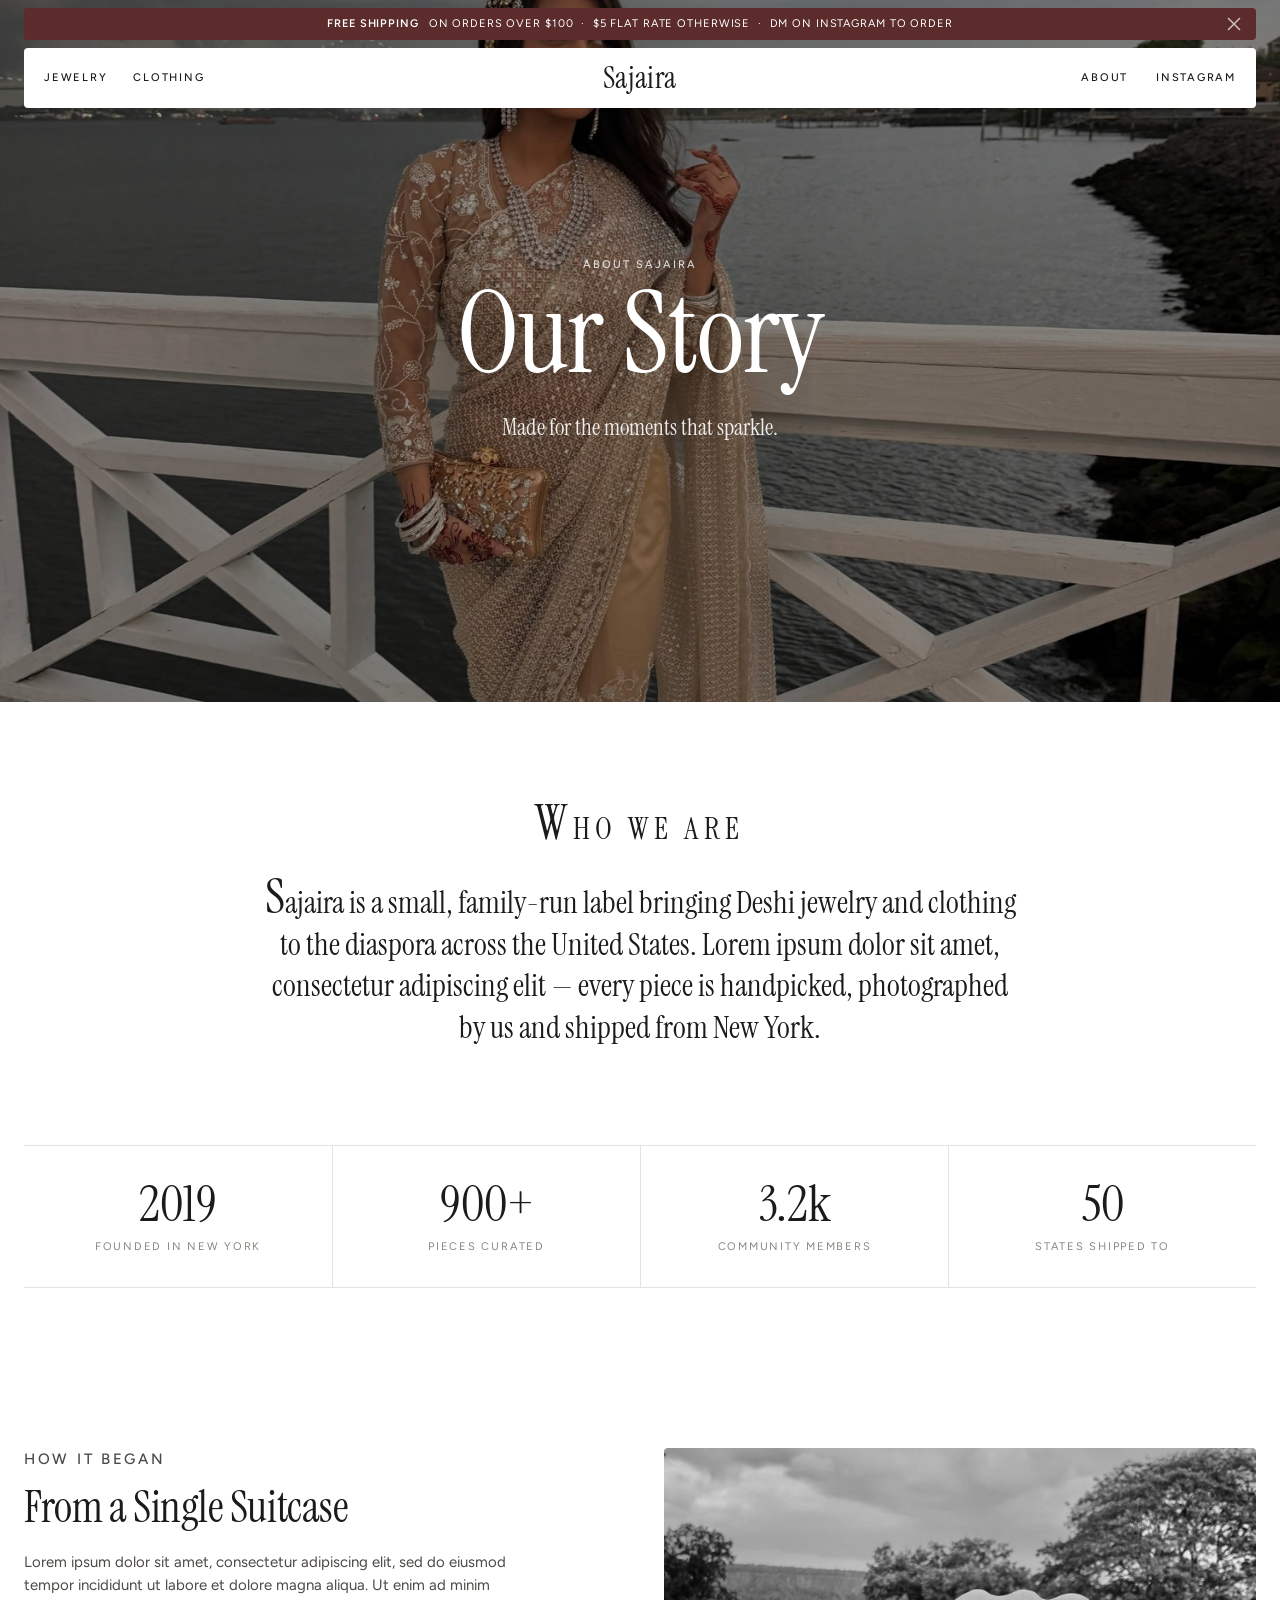
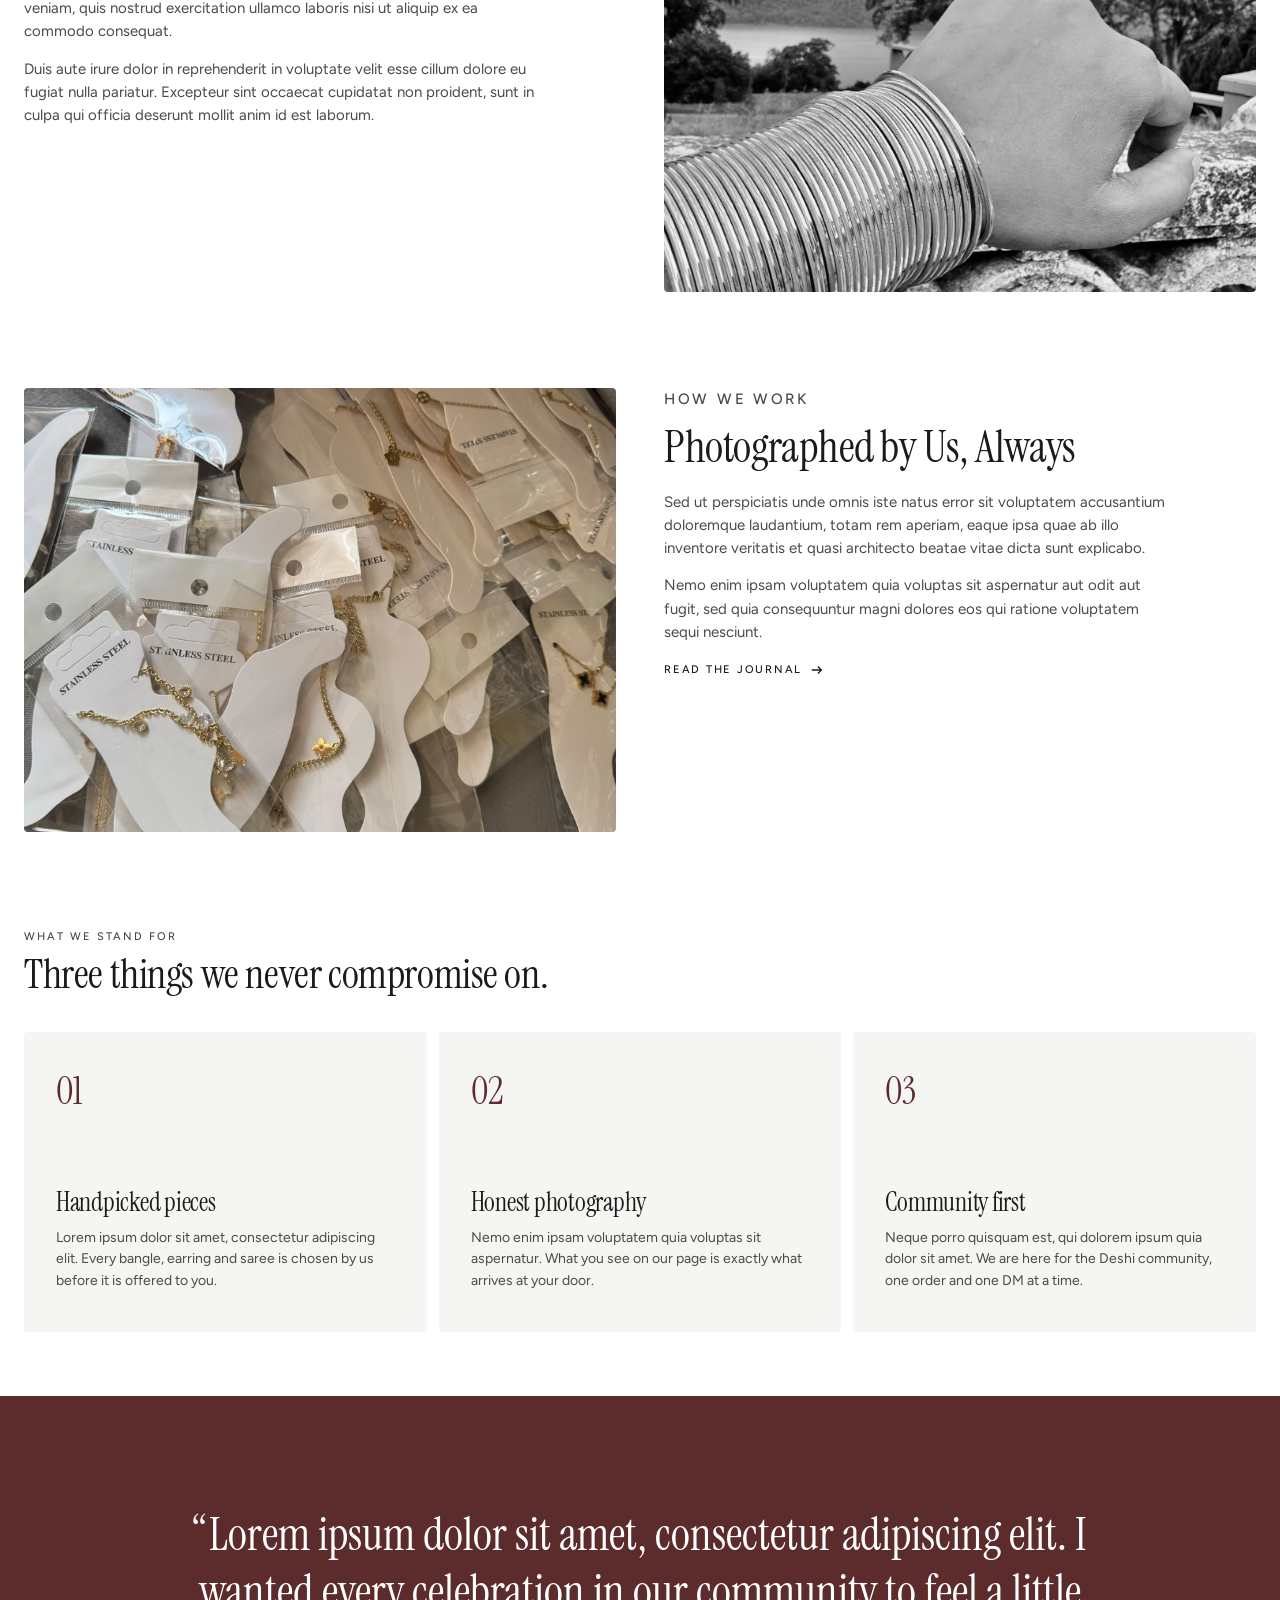
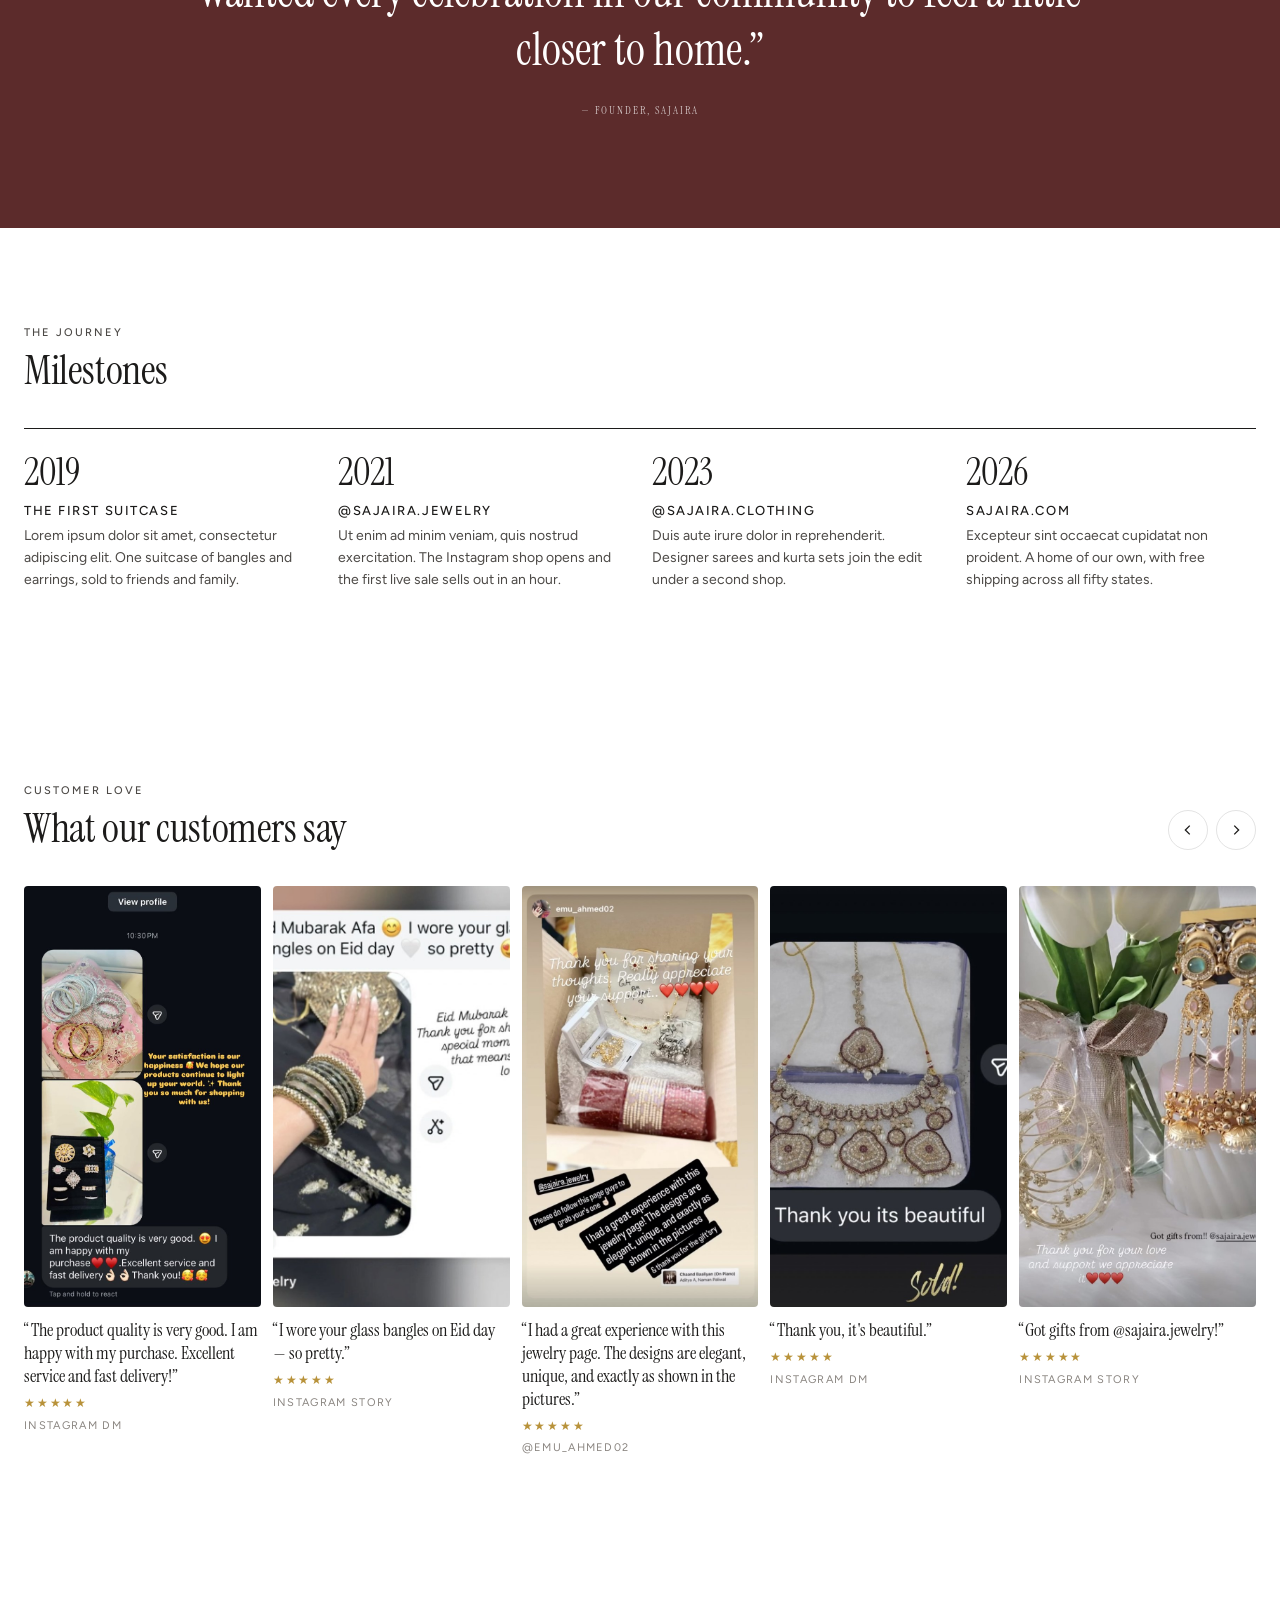
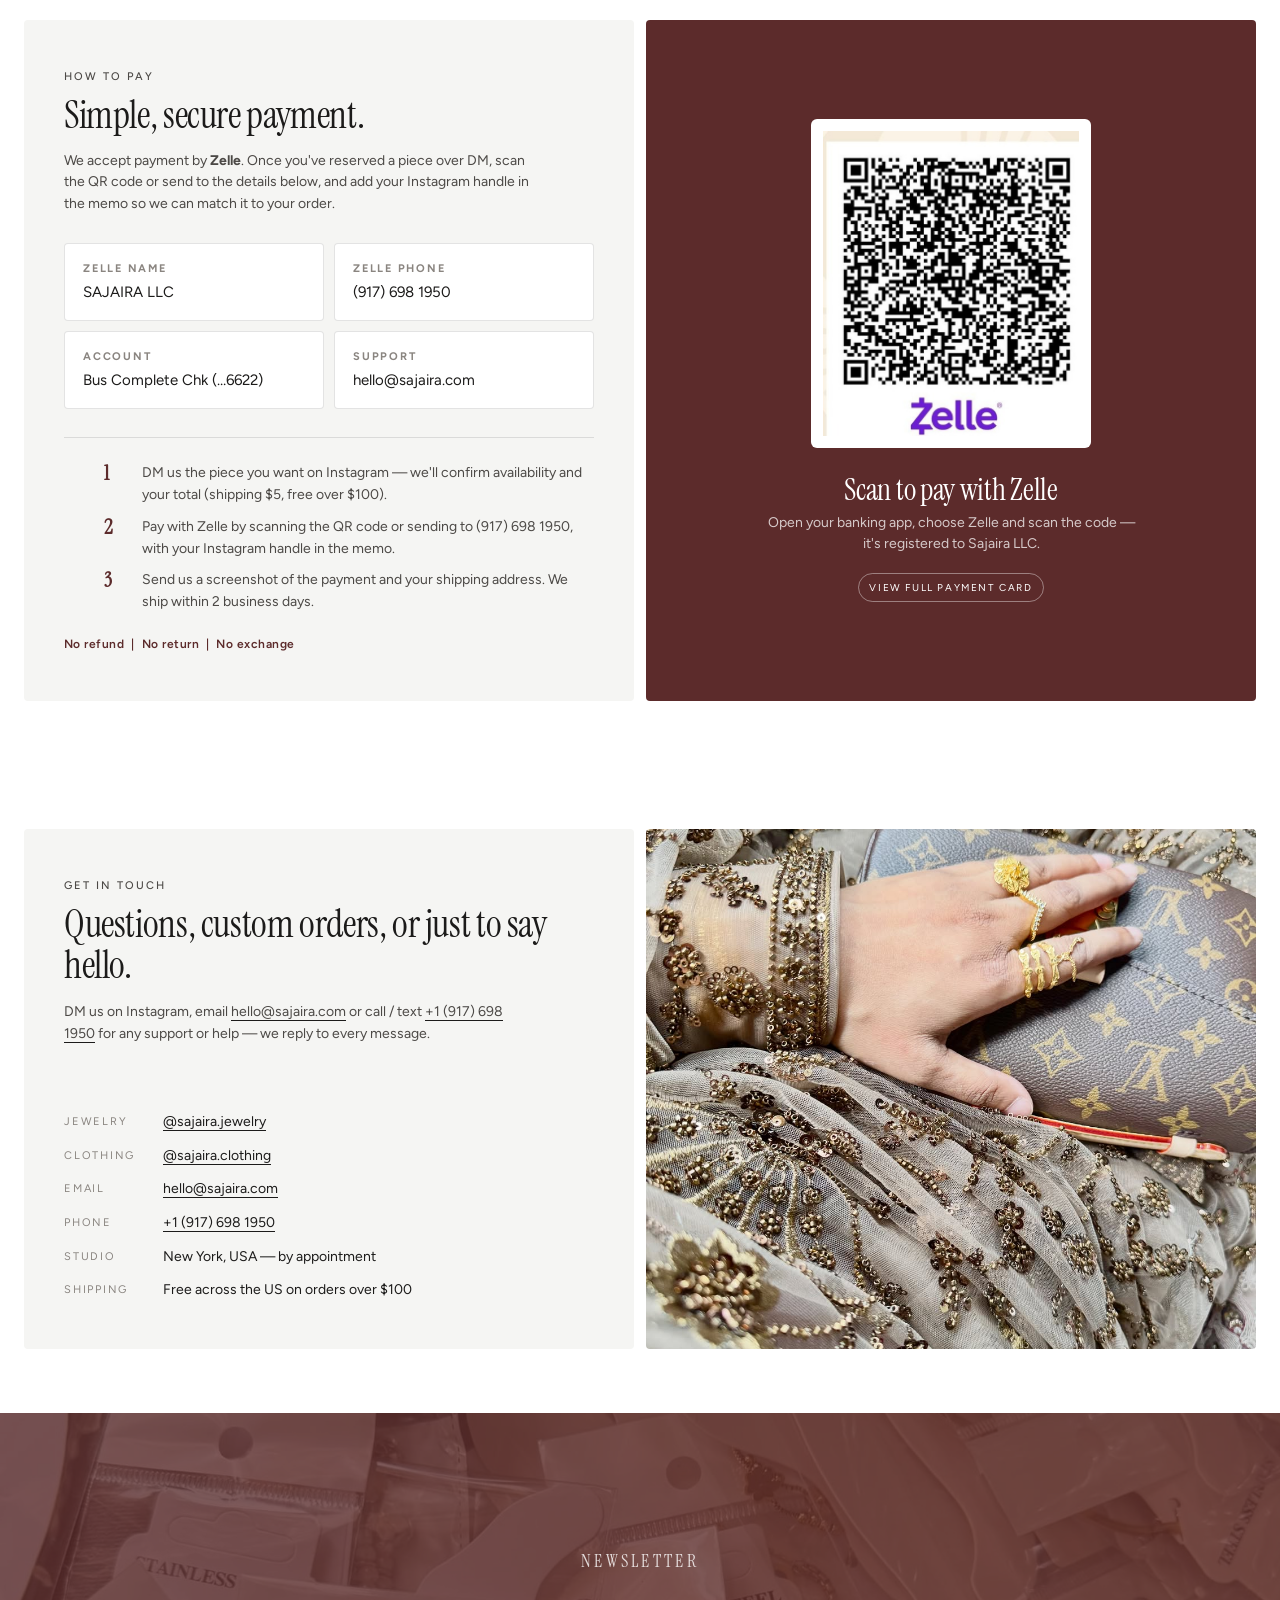
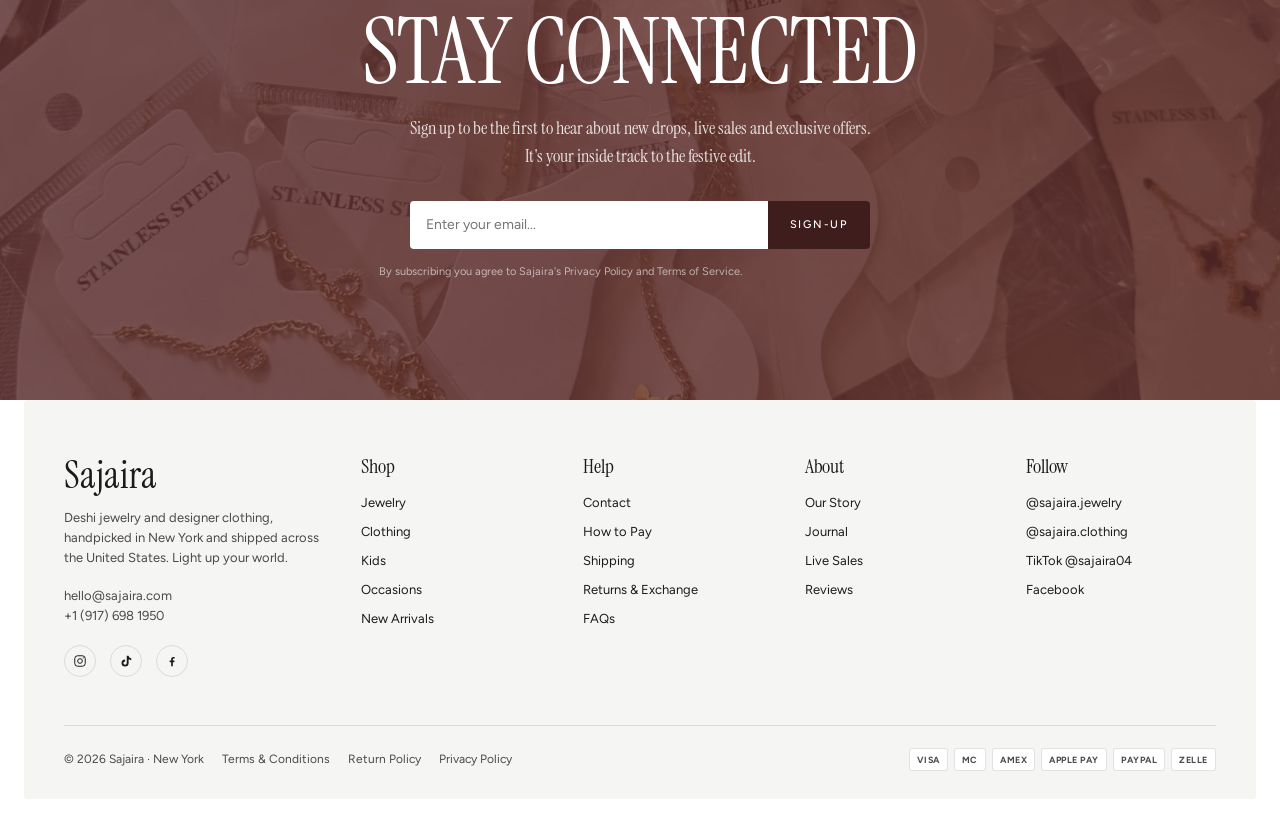
==== commit 486b1843: "Real Zelle QR and payment details; support email and phone - About: How to Pay is Zelle-only with th" ====
--- a/about.html
+++ b/about.html
@@ -9,7 +9,7 @@
 <link rel="preconnect" href="https://fonts.googleapis.com">
 <link rel="preconnect" href="https://fonts.gstatic.com" crossorigin>
 <link href="https://fonts.googleapis.com/css2?family=Instrument+Serif:ital@0;1&family=Figtree:wght@400;500;600&display=swap" rel="stylesheet">
-<link rel="stylesheet" href="css/style.css?v=1789414888">
+<link rel="stylesheet" href="css/style.css?v=1789415856">
 </head>
 <body>
 <div class="preloader" aria-hidden="true"><div class="word"><span>Sajaira</span></div><div class="bar"></div></div>
@@ -180,24 +180,25 @@
     <div class="panel reveal">
       <p class="eyebrow">How to pay</p>
       <h2>Simple, secure payment.</h2>
-      <p>Once you've reserved a piece over DM, pay by scanning the QR code or sending to any of the accounts below. Add your Instagram handle in the payment note so we can match it to your order.</p>
+      <p>We accept payment by <strong>Zelle</strong>. Once you've reserved a piece over DM, scan the QR code or send to the details below, and add your Instagram handle in the memo so we can match it to your order.</p>
       <div class="pay-methods">
-        <div class="pay-method"><strong>Zelle</strong><span>payments@sajaira.com</span></div>
-        <div class="pay-method"><strong>Venmo</strong><span>@sajaira</span></div>
-        <div class="pay-method"><strong>Cash App</strong><span>$sajaira</span></div>
-        <div class="pay-method"><strong>PayPal</strong><span>paypal.me/sajaira</span></div>
+        <div class="pay-method"><strong>Zelle name</strong><span>SAJAIRA LLC</span></div>
+        <div class="pay-method"><strong>Zelle phone</strong><span><a href="tel:+19176981950">(917) 698 1950</a></span></div>
+        <div class="pay-method"><strong>Account</strong><span>Bus Complete Chk (…6622)</span></div>
+        <div class="pay-method"><strong>Support</strong><span><a href="mailto:hello@sajaira.com">hello@sajaira.com</a></span></div>
       </div>
       <ol class="pay-steps">
         <li><b>1</b><span>DM us the piece you want on Instagram — we'll confirm availability and your total (shipping $5, free over $100).</span></li>
-        <li><b>2</b><span>Pay by QR code or any method above, with your Instagram handle in the note.</span></li>
+        <li><b>2</b><span>Pay with Zelle by scanning the QR code or sending to (917) 698 1950, with your Instagram handle in the memo.</span></li>
         <li><b>3</b><span>Send us a screenshot of the payment and your shipping address. We ship within 2 business days.</span></li>
       </ol>
+      <p style="margin-top:22px;font-size:12px;color:var(--maroon);font-weight:600;letter-spacing:.04em">No refund &nbsp;|&nbsp; No return &nbsp;|&nbsp; No exchange</p>
     </div>
     <div class="qr-card reveal" data-delay="1">
-      <img src="images/brand/payment-qr-placeholder.png" alt="Payment QR code">
-      <h3>Scan to pay</h3>
-      <p>Open your camera, scan the code and follow the link to complete your payment.</p>
-      <span class="tag">Placeholder — replace with your payment QR</span>
+      <img src="images/brand/payment-qr.jpg" alt="Zelle QR code for Sajaira LLC">
+      <h3>Scan to pay with Zelle</h3>
+      <p>Open your banking app, choose Zelle and scan the code — it's registered to Sajaira LLC.</p>
+      <a class="tag" href="images/brand/payment-flyer.jpg" target="_blank" rel="noopener">View full payment card</a>
     </div>
   </div>
 </section>
@@ -207,11 +208,12 @@
     <div class="contact-panel reveal">
       <p class="eyebrow">Get in touch</p>
       <h2>Questions, custom orders, or just to say hello.</h2>
-      <p>The fastest way to reach us is a DM on Instagram — we reply to every message. Lorem ipsum dolor sit amet, consectetur adipiscing elit.</p>
+      <p>DM us on Instagram, email <a href="mailto:hello@sajaira.com" style="border-bottom:1px solid var(--ink)">hello@sajaira.com</a> or call / text <a href="tel:+19176981950" style="border-bottom:1px solid var(--ink)">+1 (917) 698 1950</a> for any support or help — we reply to every message.</p>
       <dl>
         <dt>Jewelry</dt><dd><a href="https://www.instagram.com/sajaira.jewelry/" target="_blank" rel="noopener">@sajaira.jewelry</a></dd>
         <dt>Clothing</dt><dd><a href="https://www.instagram.com/sajaira.clothing/" target="_blank" rel="noopener">@sajaira.clothing</a></dd>
         <dt>Email</dt><dd><a href="mailto:hello@sajaira.com">hello@sajaira.com</a></dd>
+        <dt>Phone</dt><dd><a href="tel:+19176981950">+1 (917) 698 1950</a></dd>
         <dt>Studio</dt><dd>New York, USA — by appointment</dd>
         <dt>Shipping</dt><dd>Free across the US on orders over $100</dd>
       </dl>
@@ -237,6 +239,7 @@
       <div class="footer-brand">
         <a class="brand" href="index.html">Sajaira</a>
         <p>Deshi jewelry and designer clothing, handpicked in New York and shipped across the United States. Light up your world.</p>
+        <p><a href="mailto:hello@sajaira.com">hello@sajaira.com</a><br><a href="tel:+19176981950">+1 (917) 698 1950</a></p>
         <div class="socials">
           <a href="https://www.instagram.com/sajaira.jewelry/" target="_blank" rel="noopener" aria-label="Instagram"><svg viewBox="0 0 24 24" fill="none" stroke="currentColor" stroke-width="1.7"><rect x="3" y="3" width="18" height="18" rx="5"/><circle cx="12" cy="12" r="4"/><circle cx="17.5" cy="6.5" r="1" fill="currentColor" stroke="none"/></svg></a>
           <a href="https://www.tiktok.com/@sajaira04" target="_blank" rel="noopener" aria-label="TikTok"><svg viewBox="0 0 24 24" fill="currentColor"><path d="M16.5 3c.4 2.4 1.9 4 4.5 4.3v3.2c-1.7 0-3.2-.5-4.5-1.4v6.4A6.1 6.1 0 1 1 10.4 9.4v3.3a2.9 2.9 0 1 0 2.9 2.9V3h3.2z"/></svg></a>
@@ -259,6 +262,6 @@
 </footer>
 <button class="to-top">Back to top <svg viewBox="0 0 16 16" fill="none" stroke="currentColor" stroke-width="1.5"><path d="M8 14V2M4 6l4-4 4 4"/></svg></button>
 <div class="modal" aria-hidden="true"><button class="close-x" aria-label="Close"><svg viewBox="0 0 20 20" fill="none" stroke="currentColor" stroke-width="1.5"><path d="M4 4l12 12M16 4L4 16"/></svg></button><video controls playsinline preload="none"></video></div>
-<script src="js/main.js?v=1789414888"></script>
+<script src="js/main.js?v=1789415856"></script>
 </body>
 </html>
--- a/css/style.css
+++ b/css/style.css
@@ -331,6 +331,7 @@
 .qr-card img { width: min(280px, 70%); border-radius: 6px; background: #fff; padding: 12px; }
 .qr-card h3 { font-size: 1.9rem; margin: 26px 0 6px; }
 .qr-card p { color: rgba(255,255,255,.75); max-width: 24rem; }
+.qr-card .tag:hover { background: rgba(255,255,255,.12); }
 .qr-card .tag { margin-top: 18px; font-size: 10px; letter-spacing: .16em; text-transform: uppercase; border: 1px solid rgba(255,255,255,.4); padding: 6px 10px; border-radius: 100px; }
 
 /* ---------- Policy page ---------- */
@@ -347,6 +348,8 @@
 .policy-body h3 { font-family: var(--font-sans); font-size: 12px; letter-spacing: .14em; text-transform: uppercase; font-weight: 600; margin: 22px 0 8px; }
 .policy-body p, .policy-body li { color: var(--ink-2); font-size: 15px; line-height: 1.65; }
 .policy-body p + p { margin-top: 10px; }
+.policy-body a { border-bottom: 1px solid var(--ink); color: var(--ink); }
+.footer-brand p a:hover { text-decoration: underline; text-underline-offset: 3px; }
 .policy-body ul { list-style: disc; padding-left: 20px; margin: 8px 0; }
 .policy-body li { margin-bottom: 6px; }
 .callout { background: var(--cream); border-left: 3px solid var(--maroon); padding: 18px 20px; border-radius: 0 var(--radius) var(--radius) 0; margin: 16px 0; }
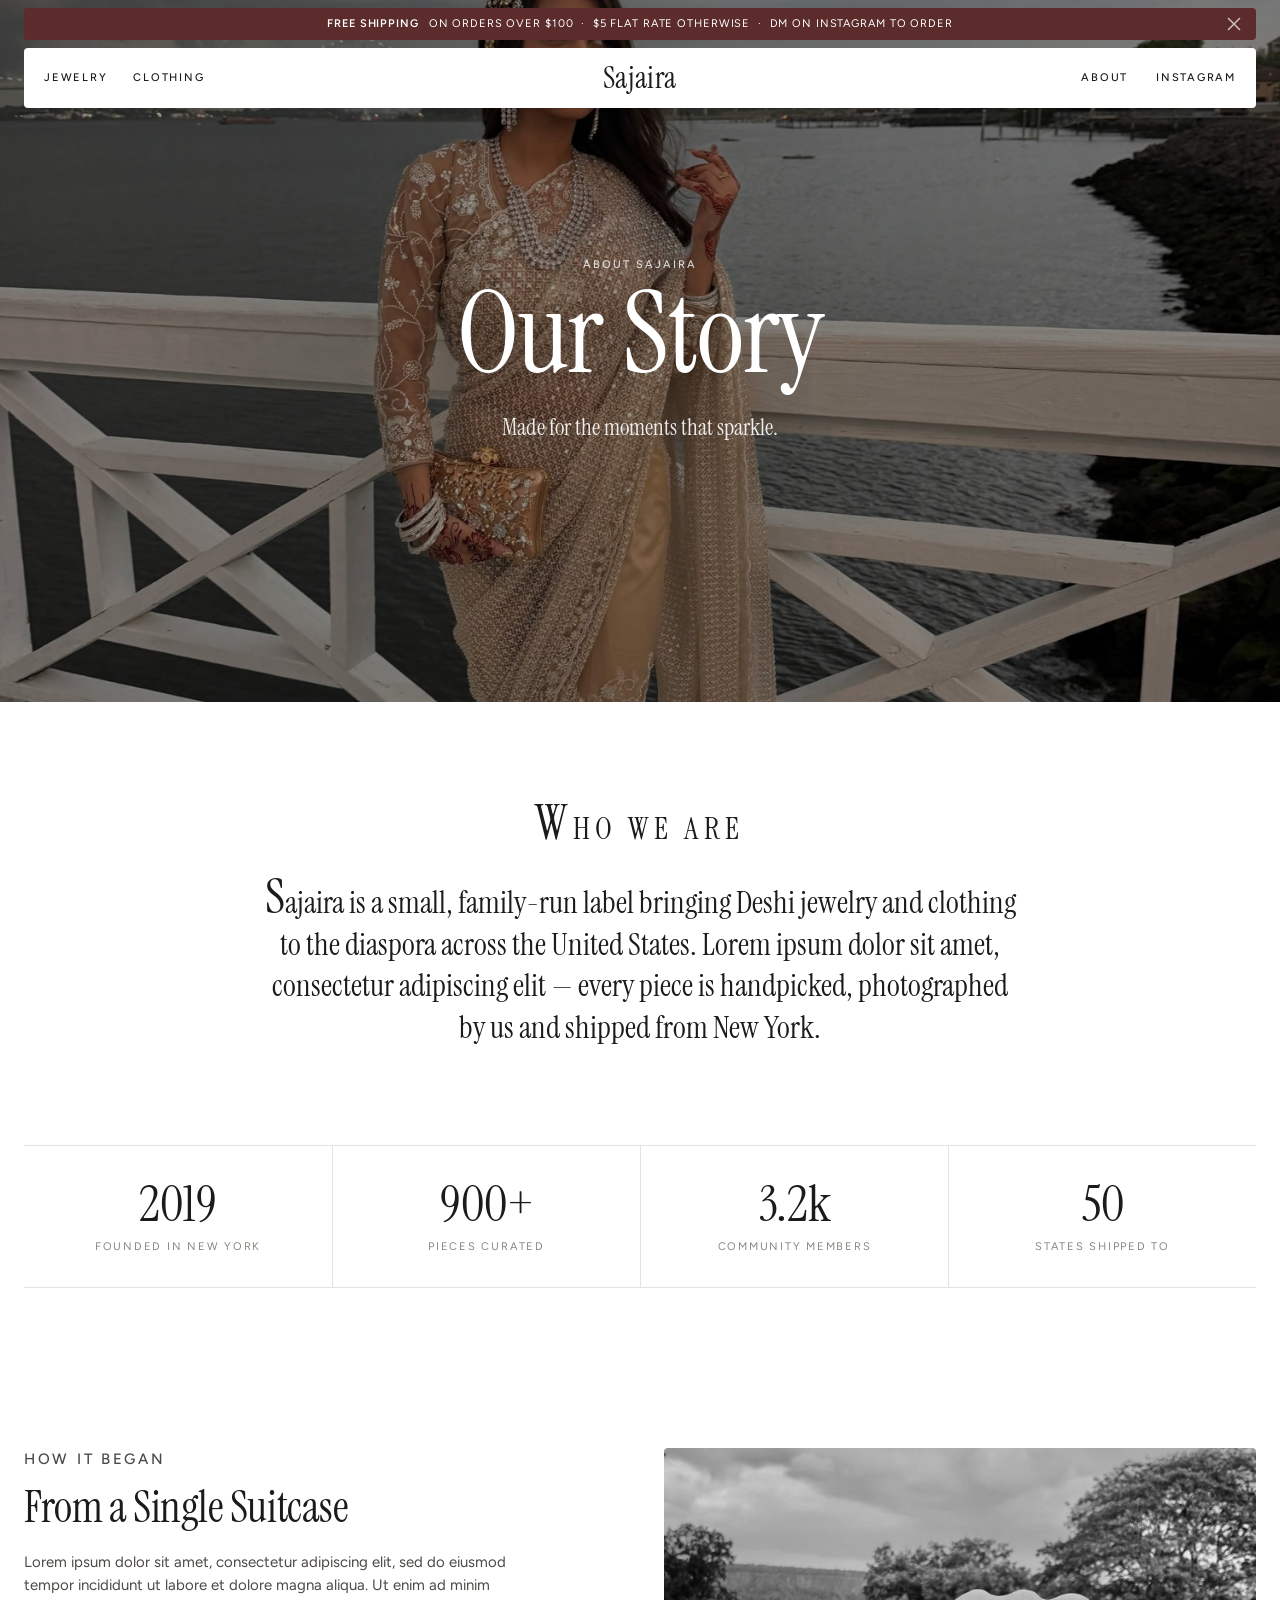
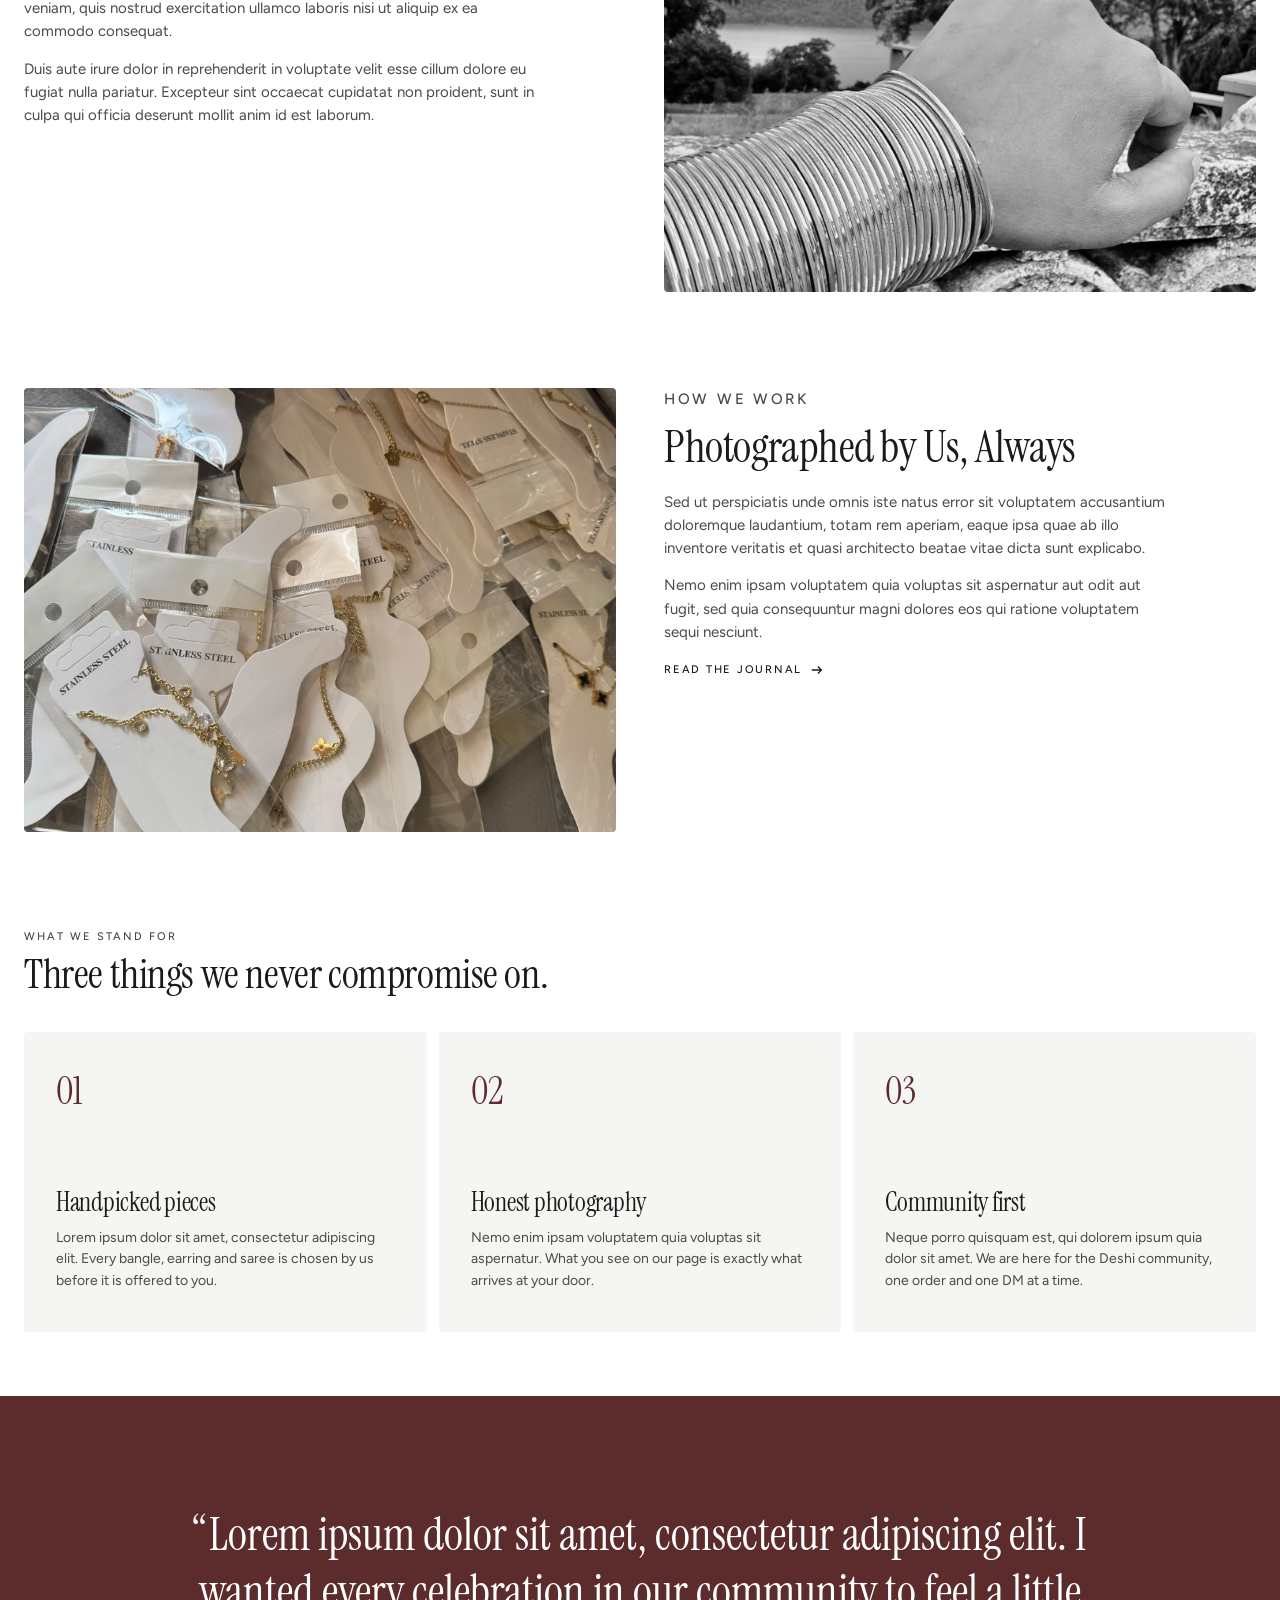
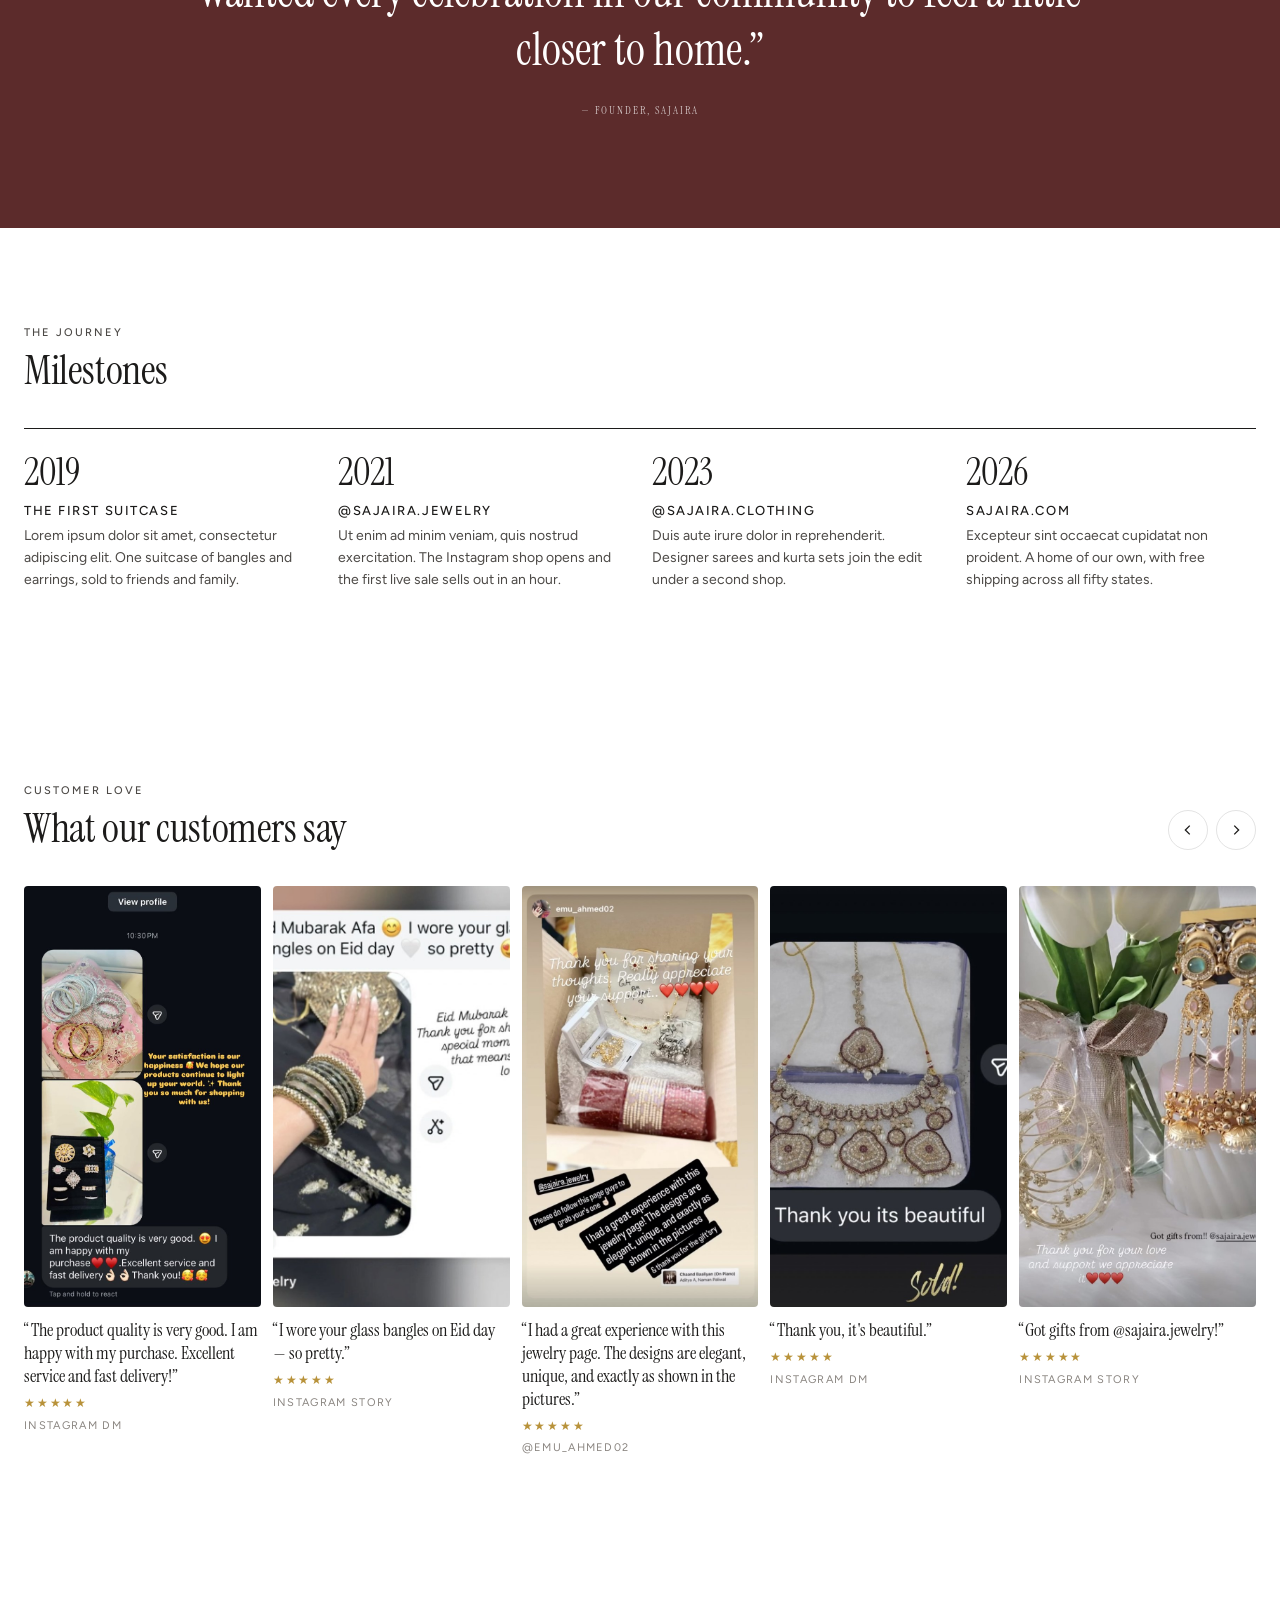
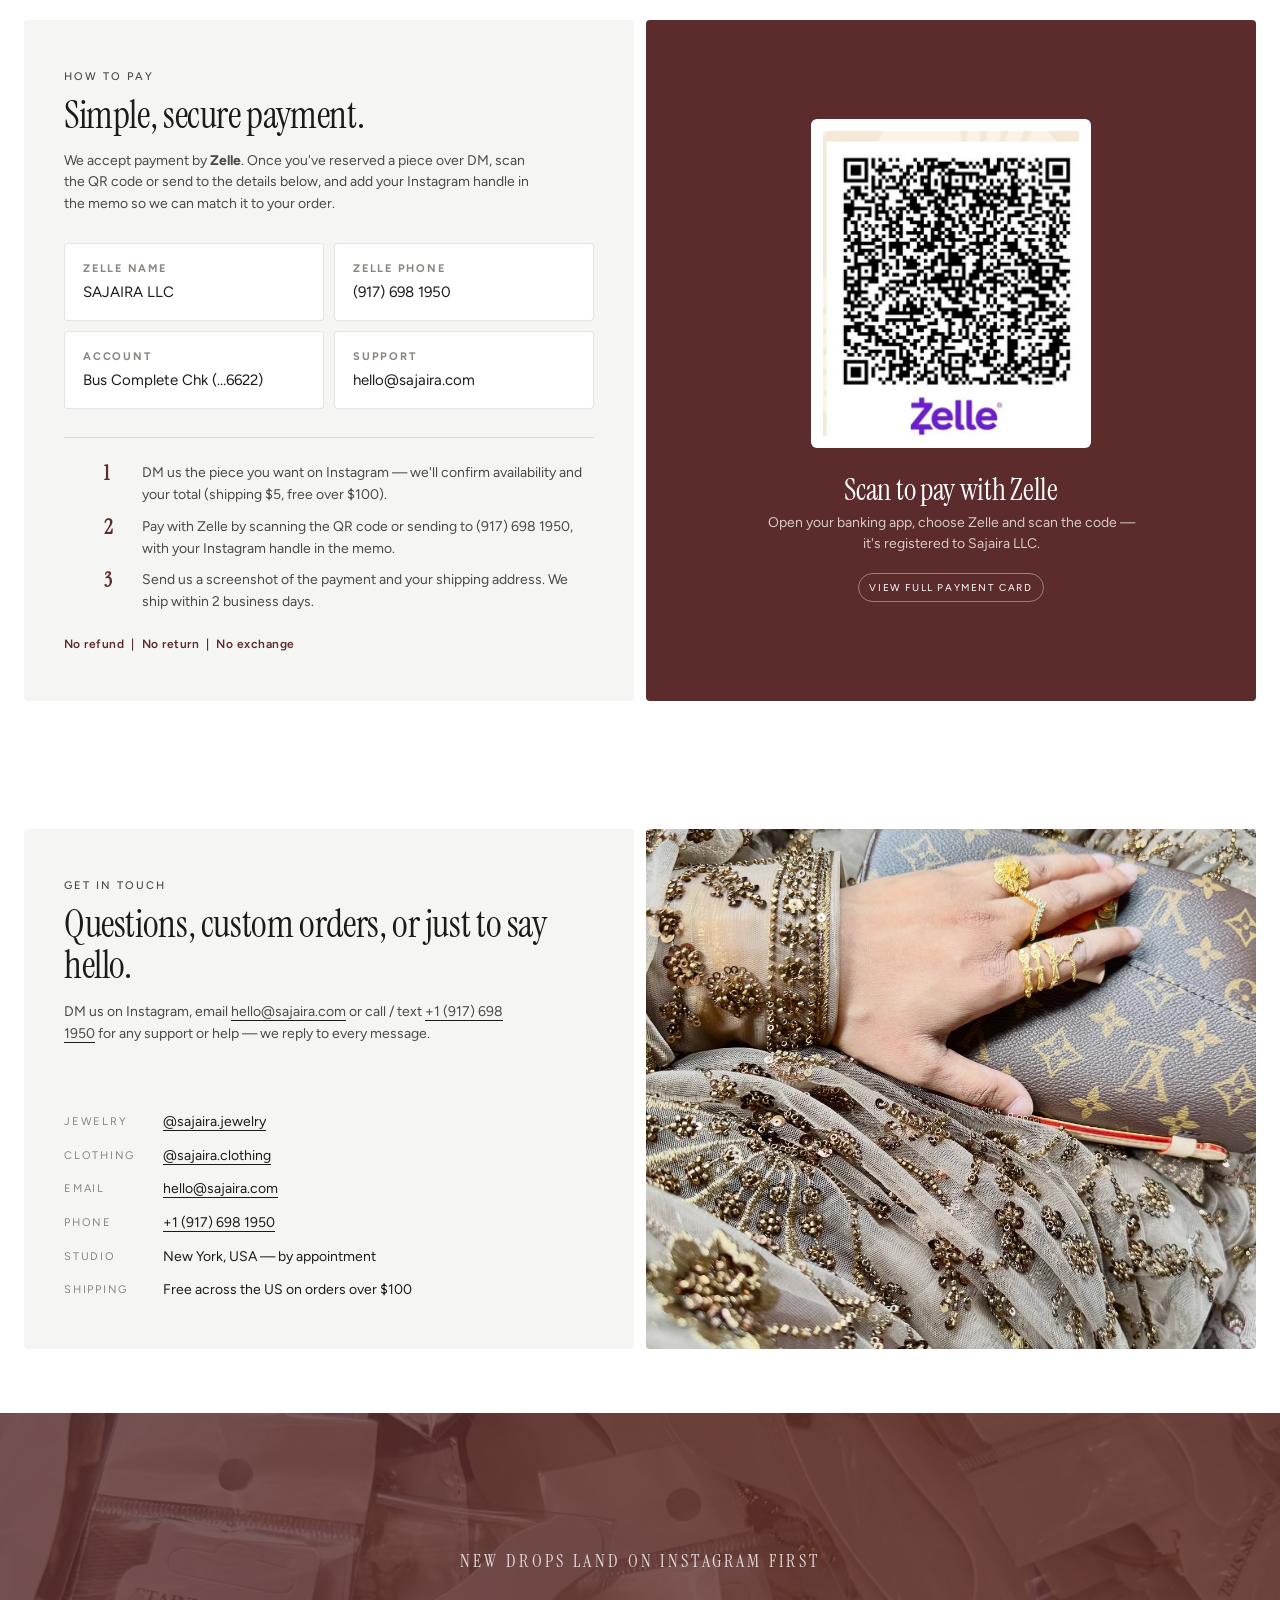
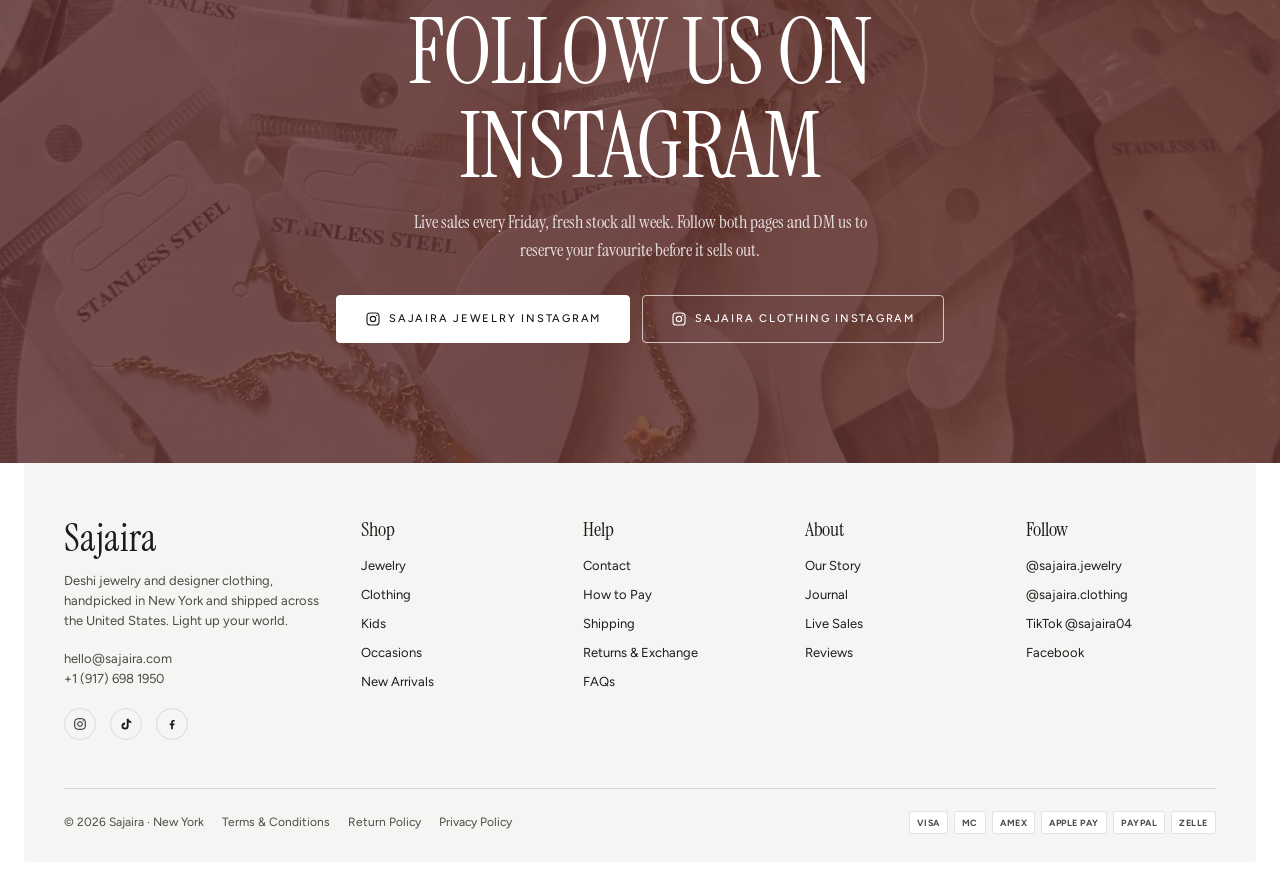
==== commit ca2d0bee: "Use Follow-us-on-Instagram CTA on every page in place of the newsletter Co-Authored-By: Claude Opus " ====
--- a/about.html
+++ b/about.html
@@ -9,7 +9,7 @@
 <link rel="preconnect" href="https://fonts.googleapis.com">
 <link rel="preconnect" href="https://fonts.gstatic.com" crossorigin>
 <link href="https://fonts.googleapis.com/css2?family=Instrument+Serif:ital@0;1&family=Figtree:wght@400;500;600&display=swap" rel="stylesheet">
-<link rel="stylesheet" href="css/style.css?v=1789415856">
+<link rel="stylesheet" href="css/style.css?v=1789416749">
 </head>
 <body>
 <div class="preloader" aria-hidden="true"><div class="word"><span>Sajaira</span></div><div class="bar"></div></div>
@@ -225,11 +225,13 @@
 <section class="connect">
   <img src="images/brand/jewelry-tags.jpg" alt="">
   <div class="inner">
-    <p class="eyebrow light reveal">Newsletter</p>
-    <h2 class="reveal" data-delay="1">Stay Connected</h2>
-    <p class="reveal" data-delay="2">Sign up to be the first to hear about new drops, live sales and exclusive offers. It's your inside track to the festive edit.</p>
-    <form class="newsletter reveal" data-delay="3"><input type="email" placeholder="Enter your email..." required><button type="submit">Sign-up</button></form>
-    <p class="note">By subscribing you agree to Sajaira's Privacy Policy and Terms of Service.</p>
+    <p class="eyebrow light reveal">New drops land on Instagram first</p>
+    <h2 class="reveal" data-delay="1">Follow us on Instagram</h2>
+    <p class="reveal" data-delay="2">Live sales every Friday, fresh stock all week. Follow both pages and DM us to reserve your favourite before it sells out.</p>
+    <div class="connect-actions reveal" data-delay="3">
+      <a class="btn btn-light" href="https://www.instagram.com/sajaira.jewelry/" target="_blank" rel="noopener"><svg viewBox="0 0 24 24" fill="none" stroke="currentColor" stroke-width="1.7"><rect x="3" y="3" width="18" height="18" rx="5"/><circle cx="12" cy="12" r="4"/><circle cx="17.5" cy="6.5" r="1" fill="currentColor" stroke="none"/></svg> Sajaira Jewelry Instagram</a>
+      <a class="btn btn-outline-light" href="https://www.instagram.com/sajaira.clothing/" target="_blank" rel="noopener"><svg viewBox="0 0 24 24" fill="none" stroke="currentColor" stroke-width="1.7"><rect x="3" y="3" width="18" height="18" rx="5"/><circle cx="12" cy="12" r="4"/><circle cx="17.5" cy="6.5" r="1" fill="currentColor" stroke="none"/></svg> Sajaira Clothing Instagram</a>
+    </div>
   </div>
 </section>
 </main>
@@ -262,6 +264,6 @@
 </footer>
 <button class="to-top">Back to top <svg viewBox="0 0 16 16" fill="none" stroke="currentColor" stroke-width="1.5"><path d="M8 14V2M4 6l4-4 4 4"/></svg></button>
 <div class="modal" aria-hidden="true"><button class="close-x" aria-label="Close"><svg viewBox="0 0 20 20" fill="none" stroke="currentColor" stroke-width="1.5"><path d="M4 4l12 12M16 4L4 16"/></svg></button><video controls playsinline preload="none"></video></div>
-<script src="js/main.js?v=1789415856"></script>
+<script src="js/main.js?v=1789416749"></script>
 </body>
 </html>
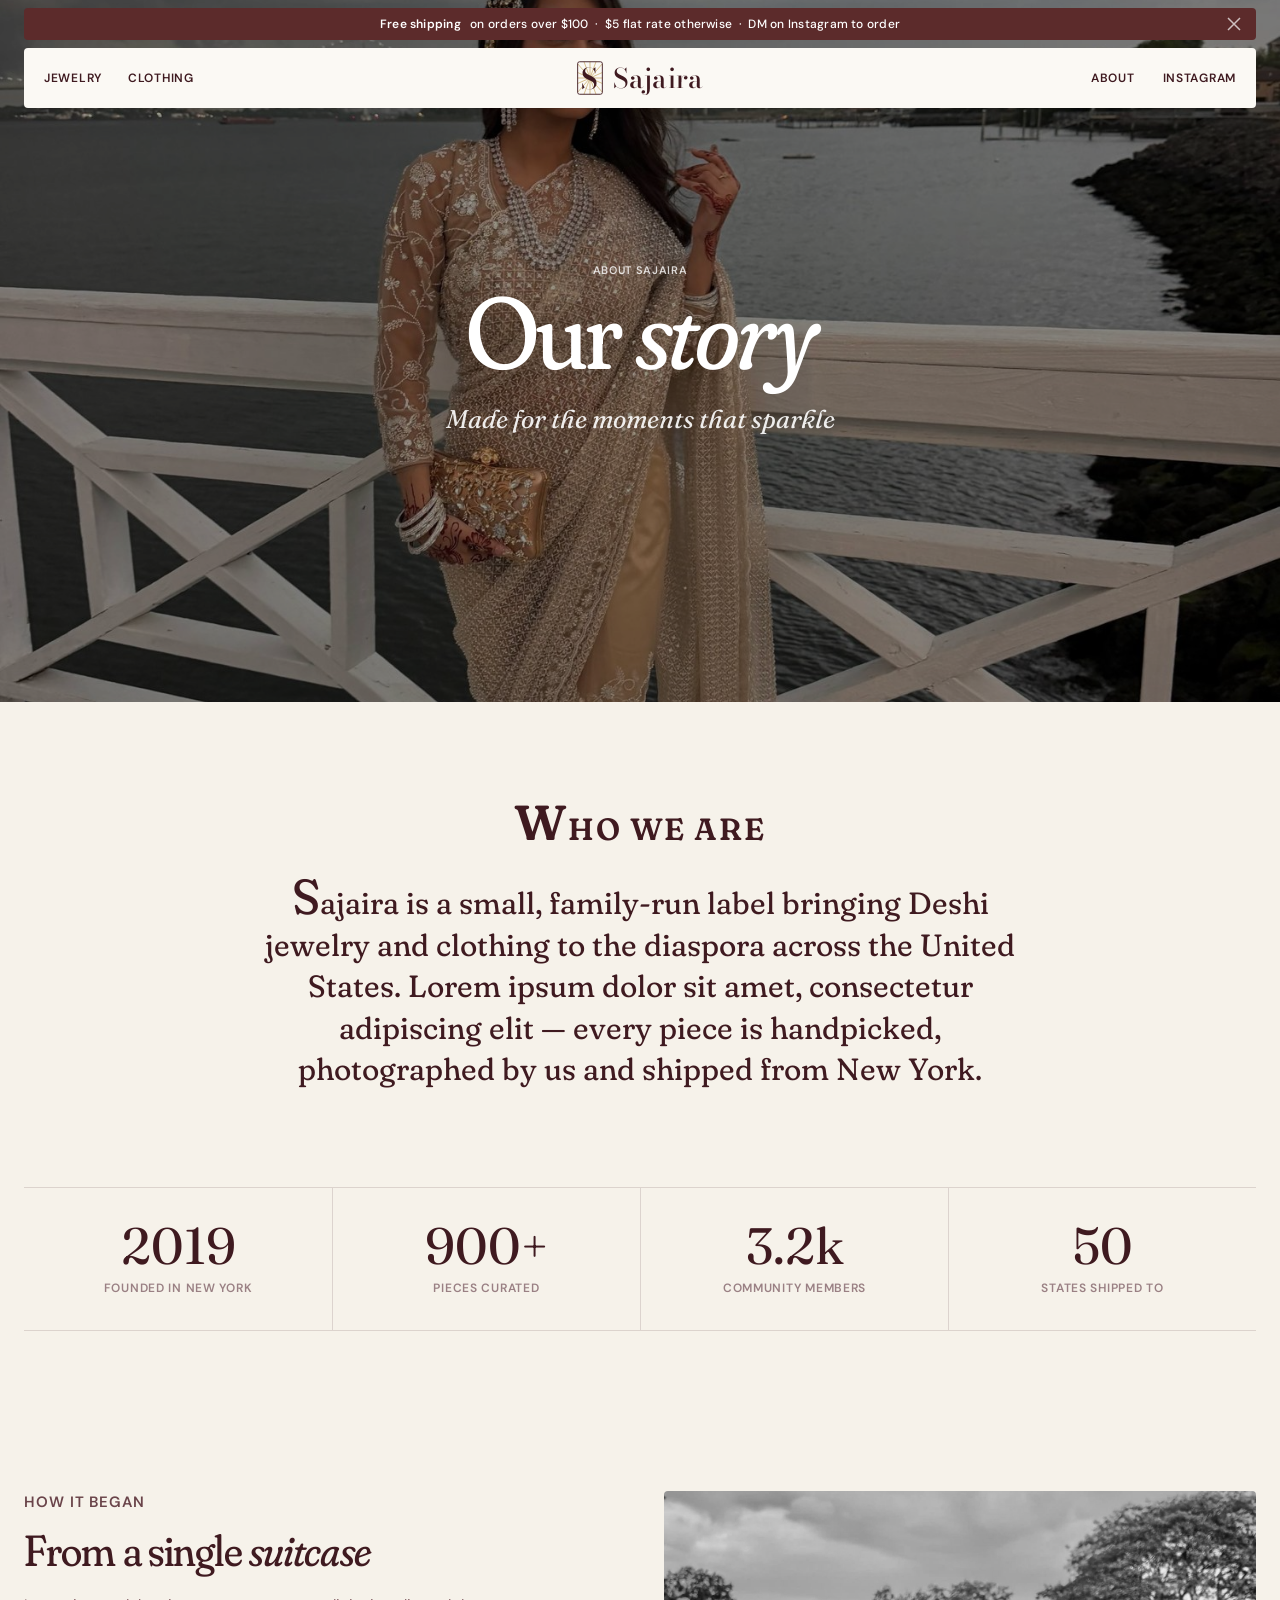
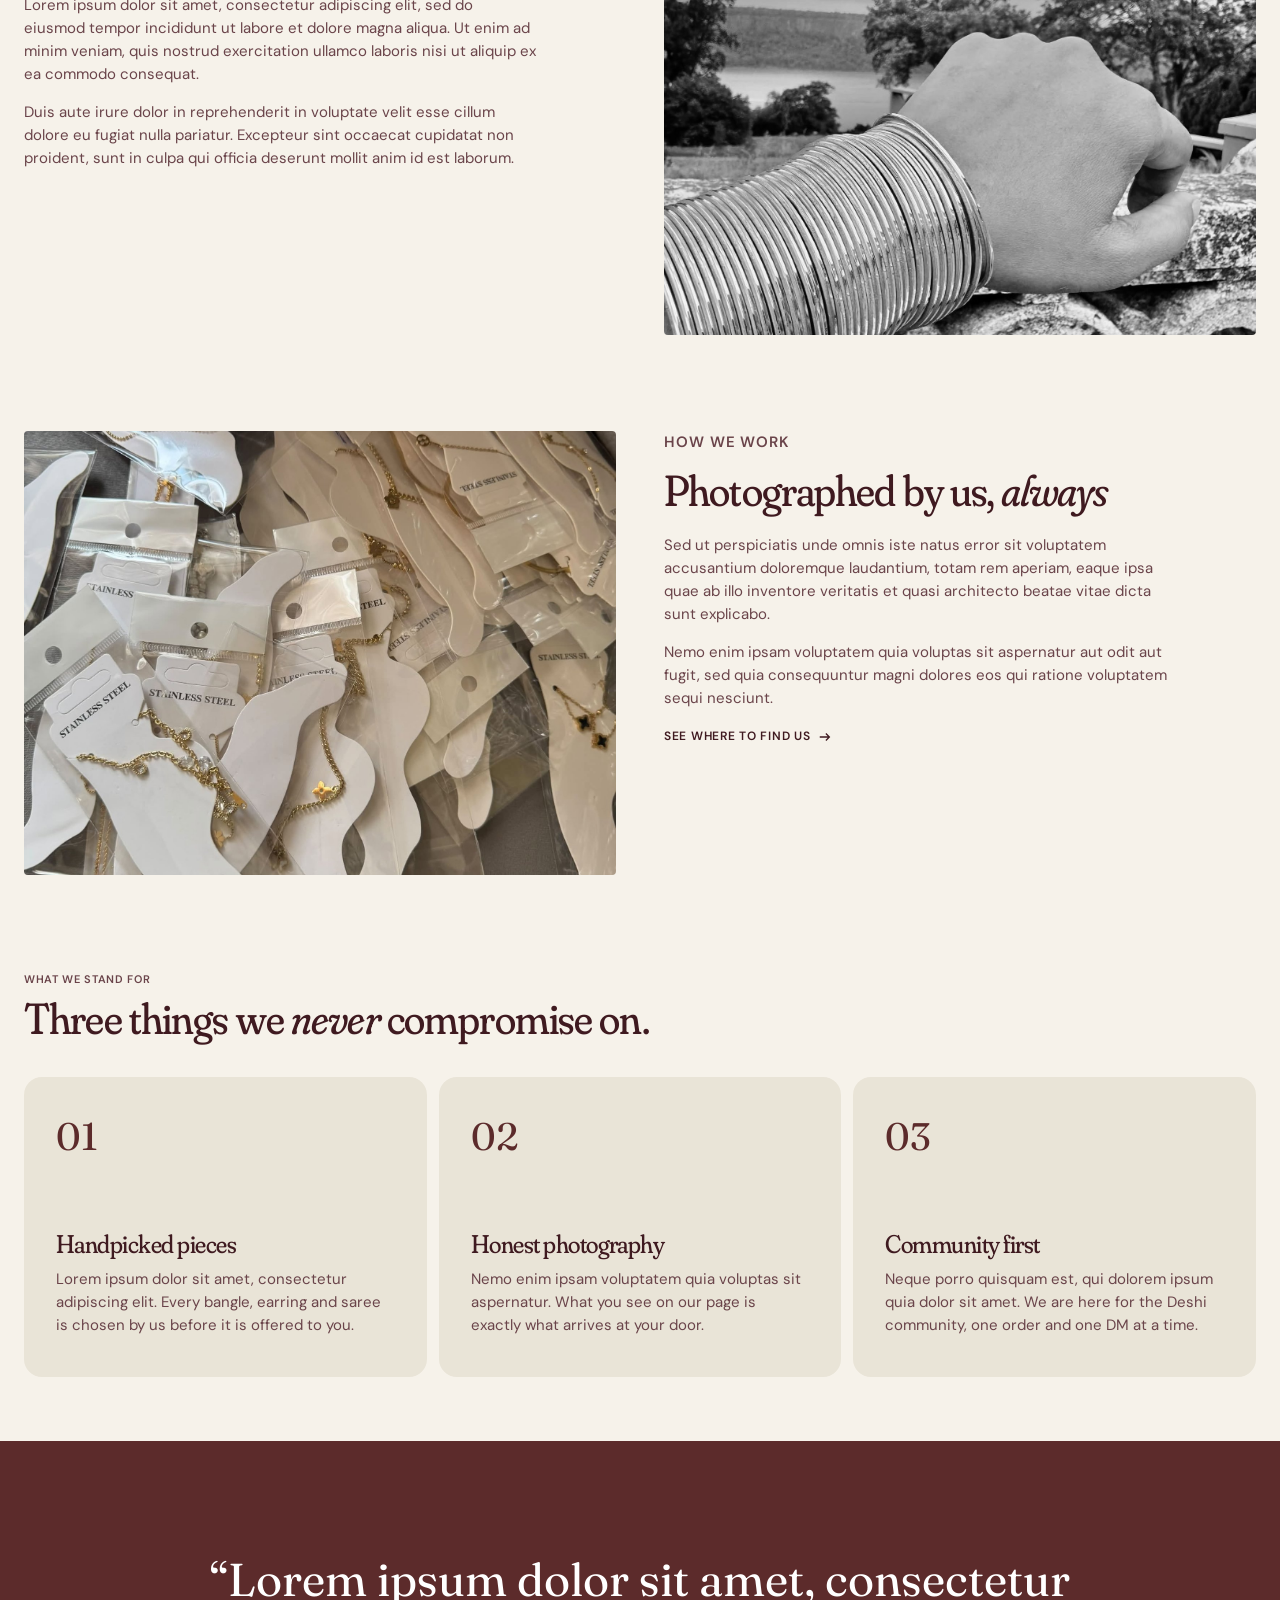
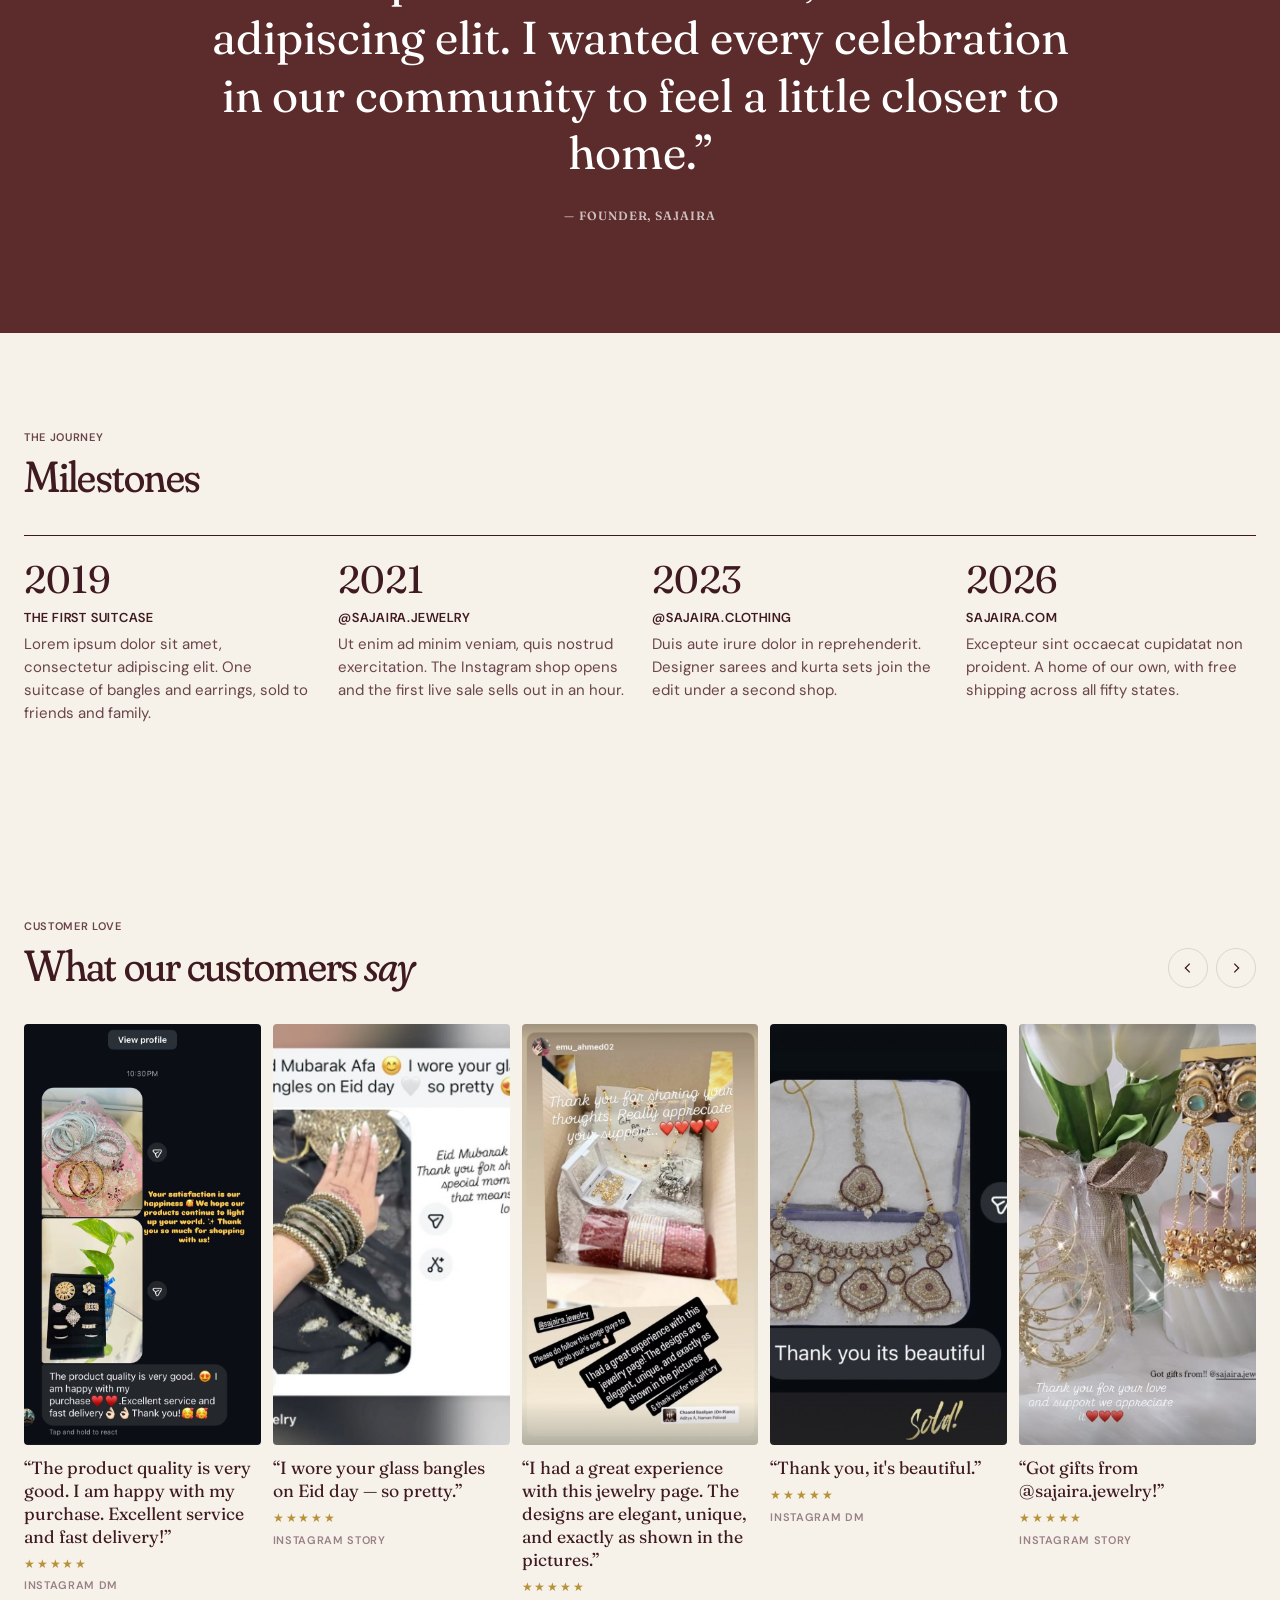
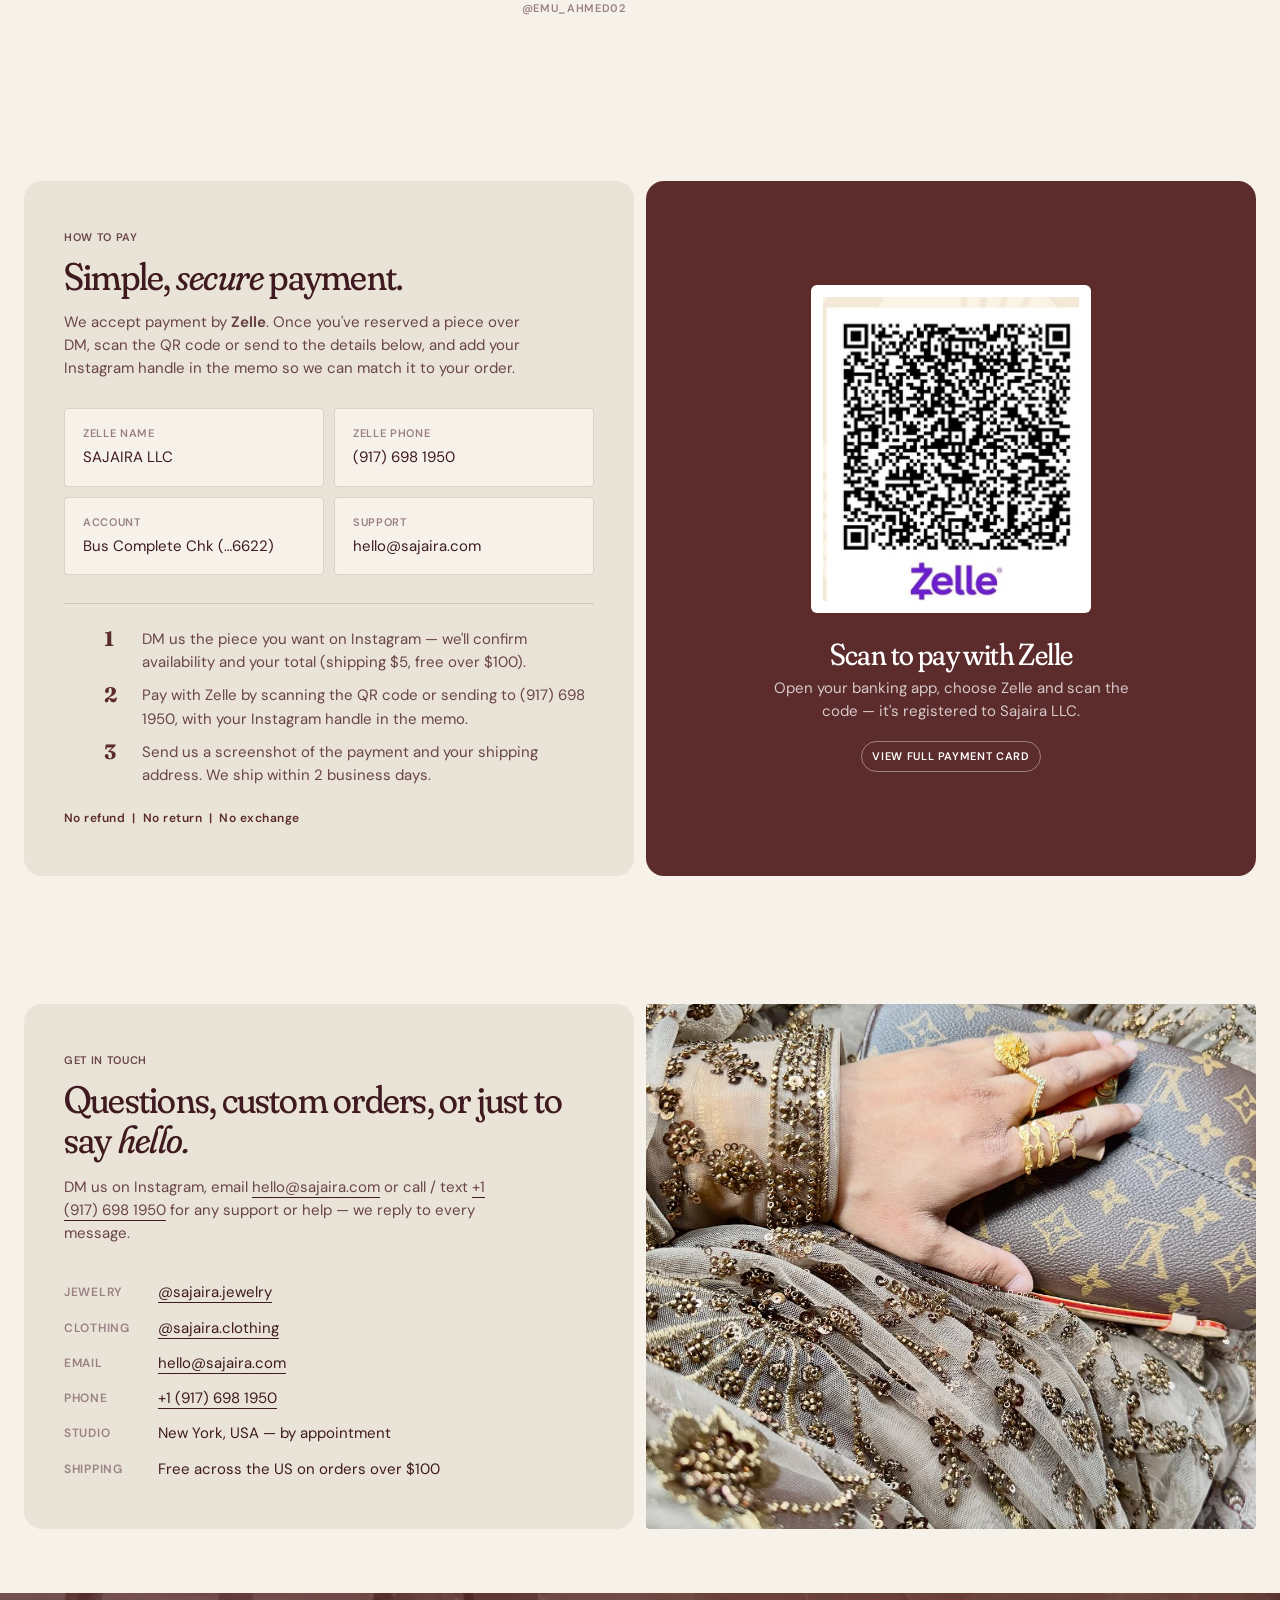
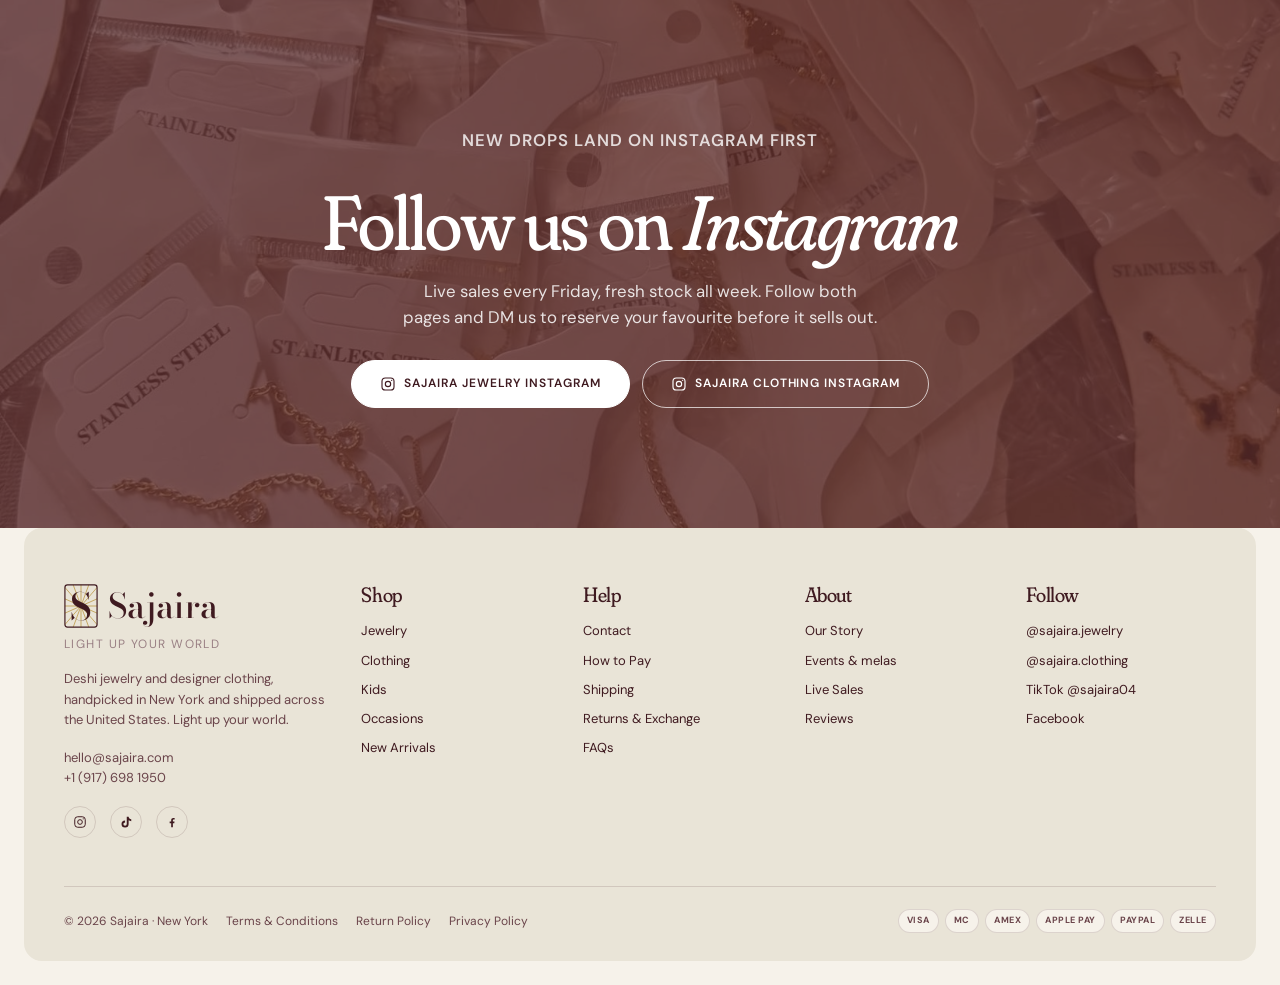
==== commit 7b8cacf1: "WeNatal-inspired typography, brand logo, events section - Type: Fraunces (soft serif, italic accent " ====
--- a/about.html
+++ b/about.html
@@ -5,11 +5,11 @@
 <meta name="viewport" content="width=device-width, initial-scale=1">
 <title>About — Sajaira</title>
 <meta name="description" content="The story behind Sajaira, a New York based curator of Deshi jewelry and designer clothing.">
-<link rel="icon" href="images/jewelry/profile.jpg">
+<link rel="icon" href="images/brand/favicon.svg" type="image/svg+xml">
 <link rel="preconnect" href="https://fonts.googleapis.com">
 <link rel="preconnect" href="https://fonts.gstatic.com" crossorigin>
-<link href="https://fonts.googleapis.com/css2?family=Instrument+Serif:ital@0;1&family=Figtree:wght@400;500;600&display=swap" rel="stylesheet">
-<link rel="stylesheet" href="css/style.css?v=1789416749">
+<link href="https://fonts.googleapis.com/css2?family=Fraunces:ital,opsz,wght@0,9..144,400;0,9..144,500;1,9..144,400&family=DM+Sans:wght@400;500;600;700&family=Bodoni+Moda:wght@500;600&display=swap" rel="stylesheet">
+<link rel="stylesheet" href="css/style.css?v=1789498711">
 </head>
 <body>
 <div class="preloader" aria-hidden="true"><div class="word"><span>Sajaira</span></div><div class="bar"></div></div>
@@ -21,7 +21,7 @@
       <a href="jewelry.html">Jewelry</a>
       <a href="clothing.html">Clothing</a>
     </nav>
-    <a class="brand" href="index.html">Sajaira</a>
+    <a class="brand" href="index.html"><svg class="mono" viewBox="0 0 40 52" aria-hidden="true"><defs><clipPath id="mc"><rect x="1" y="1" width="38" height="50" rx="3"/></clipPath></defs><g clip-path="url(#mc)" stroke="#b8923a" stroke-width=".9" opacity=".95"><g transform="translate(20 26)"><line x1="0" y1="0" x2="0" y2="-40"/><line x1="0" y1="0" x2="14" y2="-38"/><line x1="0" y1="0" x2="26" y2="-30"/><line x1="0" y1="0" x2="36" y2="-16"/><line x1="0" y1="0" x2="40" y2="0"/><line x1="0" y1="0" x2="36" y2="16"/><line x1="0" y1="0" x2="26" y2="30"/><line x1="0" y1="0" x2="14" y2="38"/><line x1="0" y1="0" x2="0" y2="40"/><line x1="0" y1="0" x2="-14" y2="38"/><line x1="0" y1="0" x2="-26" y2="30"/><line x1="0" y1="0" x2="-36" y2="16"/><line x1="0" y1="0" x2="-40" y2="0"/><line x1="0" y1="0" x2="-36" y2="-16"/><line x1="0" y1="0" x2="-26" y2="-30"/><line x1="0" y1="0" x2="-14" y2="-38"/></g></g><rect x="1" y="1" width="38" height="50" rx="3" fill="none" stroke="currentColor" stroke-width="1.4"/><text x="20" y="43" text-anchor="middle" font-family="Bodoni Moda, Didot, serif" font-weight="600" font-size="44" fill="currentColor">S</text></svg><span>Sajaira</span></a>
     <div class="nav-utils">
       <a class="text active" href="about.html">About</a>
       <a class="icon-btn" href="https://www.instagram.com/sajaira.jewelry/" target="_blank" rel="noopener" aria-label="Instagram"><svg viewBox="0 0 24 24" fill="none" stroke="currentColor" stroke-width="1.7"><rect x="3" y="3" width="18" height="18" rx="5"/><circle cx="12" cy="12" r="4"/><circle cx="17.5" cy="6.5" r="1" fill="currentColor" stroke="none"/></svg><span class="text">Instagram</span></a>
@@ -31,7 +31,7 @@
 <div class="drawer" aria-hidden="true">
   <div class="scrim"></div>
   <div class="panel">
-    <a class="brand" href="index.html">Sajaira</a>
+    <a class="brand" href="index.html"><svg class="mono" viewBox="0 0 40 52" aria-hidden="true"><defs><clipPath id="mc"><rect x="1" y="1" width="38" height="50" rx="3"/></clipPath></defs><g clip-path="url(#mc)" stroke="#b8923a" stroke-width=".9" opacity=".95"><g transform="translate(20 26)"><line x1="0" y1="0" x2="0" y2="-40"/><line x1="0" y1="0" x2="14" y2="-38"/><line x1="0" y1="0" x2="26" y2="-30"/><line x1="0" y1="0" x2="36" y2="-16"/><line x1="0" y1="0" x2="40" y2="0"/><line x1="0" y1="0" x2="36" y2="16"/><line x1="0" y1="0" x2="26" y2="30"/><line x1="0" y1="0" x2="14" y2="38"/><line x1="0" y1="0" x2="0" y2="40"/><line x1="0" y1="0" x2="-14" y2="38"/><line x1="0" y1="0" x2="-26" y2="30"/><line x1="0" y1="0" x2="-36" y2="16"/><line x1="0" y1="0" x2="-40" y2="0"/><line x1="0" y1="0" x2="-36" y2="-16"/><line x1="0" y1="0" x2="-26" y2="-30"/><line x1="0" y1="0" x2="-14" y2="-38"/></g></g><rect x="1" y="1" width="38" height="50" rx="3" fill="none" stroke="currentColor" stroke-width="1.4"/><text x="20" y="43" text-anchor="middle" font-family="Bodoni Moda, Didot, serif" font-weight="600" font-size="44" fill="currentColor">S</text></svg><span>Sajaira</span></a>
     <button class="close-x" aria-label="Close menu"><svg viewBox="0 0 20 20" fill="none" stroke="currentColor" stroke-width="1.5"><path d="M4 4l12 12M16 4L4 16"/></svg></button>
     <nav>
       <a href="index.html">Home</a>
@@ -49,7 +49,7 @@
 <main>
 <section class="page-hero">
   <img src="images/brand/saree-pier.jpg" alt="">
-  <div class="inner"><p class="eyebrow light">About Sajaira</p><h1>Our Story</h1><p class="sub">Made for the moments that sparkle.</p></div>
+  <div class="inner"><p class="eyebrow light">About Sajaira</p><h1>Our <em>story</em></h1><p class="sub">Made for the moments that sparkle</p></div>
 </section>
 
 <section class="block">
@@ -72,7 +72,7 @@
   <div class="story">
     <div class="reveal">
       <p class="eyebrow" style="margin-bottom:14px">How it began</p>
-      <h2>From a Single Suitcase</h2>
+      <h2>From a single <em>suitcase</em></h2>
       <p>Lorem ipsum dolor sit amet, consectetur adipiscing elit, sed do eiusmod tempor incididunt ut labore et dolore magna aliqua. Ut enim ad minim veniam, quis nostrud exercitation ullamco laboris nisi ut aliquip ex ea commodo consequat.</p>
       <p>Duis aute irure dolor in reprehenderit in voluptate velit esse cillum dolore eu fugiat nulla pariatur. Excepteur sint occaecat cupidatat non proident, sunt in culpa qui officia deserunt mollit anim id est laborum.</p>
     </div>
@@ -84,17 +84,17 @@
   <div class="story flip">
     <div class="reveal">
       <p class="eyebrow" style="margin-bottom:14px">How we work</p>
-      <h2>Photographed by Us, Always</h2>
+      <h2>Photographed by us, <em>always</em></h2>
       <p>Sed ut perspiciatis unde omnis iste natus error sit voluptatem accusantium doloremque laudantium, totam rem aperiam, eaque ipsa quae ab illo inventore veritatis et quasi architecto beatae vitae dicta sunt explicabo.</p>
       <p>Nemo enim ipsam voluptatem quia voluptas sit aspernatur aut odit aut fugit, sed quia consequuntur magni dolores eos qui ratione voluptatem sequi nesciunt.</p>
-      <a class="link-arrow" href="index.html#journal">Read the journal <svg viewBox="0 0 16 16" fill="none" stroke="currentColor" stroke-width="1.5"><path d="M2 8h11M9 4l4 4-4 4"/></svg></a>
+      <a class="link-arrow" href="index.html#events">See where to find us <svg viewBox="0 0 16 16" fill="none" stroke="currentColor" stroke-width="1.5"><path d="M2 8h11M9 4l4 4-4 4"/></svg></a>
     </div>
     <figure class="color reveal" data-delay="1"><img src="images/brand/jewelry-tags.jpg" alt="" loading="lazy"></figure>
   </div>
 </section>
 
 <section class="block tight" style="padding-top:0">
-  <div class="section-head reveal"><div><p class="eyebrow">What we stand for</p><h2 class="title-lg">Three things we never compromise on.</h2></div></div>
+  <div class="section-head reveal"><div><p class="eyebrow">What we stand for</p><h2 class="title-lg">Three things we <em>never</em> compromise on.</h2></div></div>
   <div class="values">
     <div class="value reveal"><div class="num">01</div><h3>Handpicked pieces</h3><p>Lorem ipsum dolor sit amet, consectetur adipiscing elit. Every bangle, earring and saree is chosen by us before it is offered to you.</p></div>
     <div class="value reveal" data-delay="1"><div class="num">02</div><h3>Honest photography</h3><p>Nemo enim ipsam voluptatem quia voluptas sit aspernatur. What you see on our page is exactly what arrives at your door.</p></div>
@@ -119,7 +119,7 @@
 <section class="block" id="reviews">
   <div class="carousel-wrap">
     <div class="section-head reveal">
-      <div><p class="eyebrow">Customer love</p><h2 class="title-lg">What our customers say</h2></div>
+      <div><p class="eyebrow">Customer love</p><h2 class="title-lg">What our customers <em>say</em></h2></div>
       <div class="arrows"><button class="arrow-btn c-prev" aria-label="Previous"><svg viewBox="0 0 16 16" fill="none" stroke="currentColor" stroke-width="1.5"><path d="M10 3L5 8l5 5"/></svg></button><button class="arrow-btn c-next" aria-label="Next"><svg viewBox="0 0 16 16" fill="none" stroke="currentColor" stroke-width="1.5"><path d="M6 3l5 5-5 5"/></svg></button></div>
     </div>
     <div class="carousel reviews">
@@ -179,7 +179,7 @@
   <div class="payment">
     <div class="panel reveal">
       <p class="eyebrow">How to pay</p>
-      <h2>Simple, secure payment.</h2>
+      <h2>Simple, <em>secure</em> payment.</h2>
       <p>We accept payment by <strong>Zelle</strong>. Once you've reserved a piece over DM, scan the QR code or send to the details below, and add your Instagram handle in the memo so we can match it to your order.</p>
       <div class="pay-methods">
         <div class="pay-method"><strong>Zelle name</strong><span>SAJAIRA LLC</span></div>
@@ -207,7 +207,7 @@
   <div class="contact">
     <div class="contact-panel reveal">
       <p class="eyebrow">Get in touch</p>
-      <h2>Questions, custom orders, or just to say hello.</h2>
+      <h2>Questions, custom orders, or just to say <em>hello.</em></h2>
       <p>DM us on Instagram, email <a href="mailto:hello@sajaira.com" style="border-bottom:1px solid var(--ink)">hello@sajaira.com</a> or call / text <a href="tel:+19176981950" style="border-bottom:1px solid var(--ink)">+1 (917) 698 1950</a> for any support or help — we reply to every message.</p>
       <dl>
         <dt>Jewelry</dt><dd><a href="https://www.instagram.com/sajaira.jewelry/" target="_blank" rel="noopener">@sajaira.jewelry</a></dd>
@@ -226,7 +226,7 @@
   <img src="images/brand/jewelry-tags.jpg" alt="">
   <div class="inner">
     <p class="eyebrow light reveal">New drops land on Instagram first</p>
-    <h2 class="reveal" data-delay="1">Follow us on Instagram</h2>
+    <h2 class="reveal" data-delay="1">Follow us on <em>Instagram</em></h2>
     <p class="reveal" data-delay="2">Live sales every Friday, fresh stock all week. Follow both pages and DM us to reserve your favourite before it sells out.</p>
     <div class="connect-actions reveal" data-delay="3">
       <a class="btn btn-light" href="https://www.instagram.com/sajaira.jewelry/" target="_blank" rel="noopener"><svg viewBox="0 0 24 24" fill="none" stroke="currentColor" stroke-width="1.7"><rect x="3" y="3" width="18" height="18" rx="5"/><circle cx="12" cy="12" r="4"/><circle cx="17.5" cy="6.5" r="1" fill="currentColor" stroke="none"/></svg> Sajaira Jewelry Instagram</a>
@@ -239,7 +239,8 @@
   <div class="footer-card">
     <div class="footer-grid">
       <div class="footer-brand">
-        <a class="brand" href="index.html">Sajaira</a>
+        <a class="brand" href="index.html"><svg class="mono" viewBox="0 0 40 52" aria-hidden="true"><defs><clipPath id="mc"><rect x="1" y="1" width="38" height="50" rx="3"/></clipPath></defs><g clip-path="url(#mc)" stroke="#b8923a" stroke-width=".9" opacity=".95"><g transform="translate(20 26)"><line x1="0" y1="0" x2="0" y2="-40"/><line x1="0" y1="0" x2="14" y2="-38"/><line x1="0" y1="0" x2="26" y2="-30"/><line x1="0" y1="0" x2="36" y2="-16"/><line x1="0" y1="0" x2="40" y2="0"/><line x1="0" y1="0" x2="36" y2="16"/><line x1="0" y1="0" x2="26" y2="30"/><line x1="0" y1="0" x2="14" y2="38"/><line x1="0" y1="0" x2="0" y2="40"/><line x1="0" y1="0" x2="-14" y2="38"/><line x1="0" y1="0" x2="-26" y2="30"/><line x1="0" y1="0" x2="-36" y2="16"/><line x1="0" y1="0" x2="-40" y2="0"/><line x1="0" y1="0" x2="-36" y2="-16"/><line x1="0" y1="0" x2="-26" y2="-30"/><line x1="0" y1="0" x2="-14" y2="-38"/></g></g><rect x="1" y="1" width="38" height="50" rx="3" fill="none" stroke="currentColor" stroke-width="1.4"/><text x="20" y="43" text-anchor="middle" font-family="Bodoni Moda, Didot, serif" font-weight="600" font-size="44" fill="currentColor">S</text></svg><span>Sajaira</span></a>
+        <p class="tagline">Light up your world</p>
         <p>Deshi jewelry and designer clothing, handpicked in New York and shipped across the United States. Light up your world.</p>
         <p><a href="mailto:hello@sajaira.com">hello@sajaira.com</a><br><a href="tel:+19176981950">+1 (917) 698 1950</a></p>
         <div class="socials">
@@ -250,7 +251,7 @@
       </div>
       <div><h4>Shop</h4><ul><li><a href="jewelry.html">Jewelry</a></li><li><a href="clothing.html">Clothing</a></li><li><a href="clothing.html#kids">Kids</a></li><li><a href="index.html#occasions">Occasions</a></li><li><a href="index.html#arrivals">New Arrivals</a></li></ul></div>
       <div><h4>Help</h4><ul><li><a href="about.html#contact">Contact</a></li><li><a href="about.html#payment">How to Pay</a></li><li><a href="policy.html#shipping">Shipping</a></li><li><a href="policy.html#returns">Returns &amp; Exchange</a></li><li><a href="policy.html#faq">FAQs</a></li></ul></div>
-      <div><h4>About</h4><ul><li><a href="about.html">Our Story</a></li><li><a href="index.html#journal">Journal</a></li><li><a href="index.html#reels">Live Sales</a></li><li><a href="index.html#reviews">Reviews</a></li></ul></div>
+      <div><h4>About</h4><ul><li><a href="about.html">Our Story</a></li><li><a href="index.html#events">Events &amp; melas</a></li><li><a href="index.html#reels">Live Sales</a></li><li><a href="index.html#reviews">Reviews</a></li></ul></div>
       <div><h4>Follow</h4><ul><li><a href="https://www.instagram.com/sajaira.jewelry/" target="_blank" rel="noopener">@sajaira.jewelry</a></li><li><a href="https://www.instagram.com/sajaira.clothing/" target="_blank" rel="noopener">@sajaira.clothing</a></li><li><a href="https://www.tiktok.com/@sajaira04" target="_blank" rel="noopener">TikTok @sajaira04</a></li><li><a href="https://www.facebook.com/SajairaJewelry/" target="_blank" rel="noopener">Facebook</a></li></ul></div>
     </div>
     <div class="footer-bottom">
@@ -264,6 +265,6 @@
 </footer>
 <button class="to-top">Back to top <svg viewBox="0 0 16 16" fill="none" stroke="currentColor" stroke-width="1.5"><path d="M8 14V2M4 6l4-4 4 4"/></svg></button>
 <div class="modal" aria-hidden="true"><button class="close-x" aria-label="Close"><svg viewBox="0 0 20 20" fill="none" stroke="currentColor" stroke-width="1.5"><path d="M4 4l12 12M16 4L4 16"/></svg></button><video controls playsinline preload="none"></video></div>
-<script src="js/main.js?v=1789416749"></script>
+<script src="js/main.js?v=1789498711"></script>
 </body>
 </html>
--- a/css/style.css
+++ b/css/style.css
@@ -3,14 +3,14 @@
    Display serif (Instrument Serif) + geometric sans (Figtree)
    ===================================================================== */
 :root {
-  --white: #ffffff;
-  --cream: #f4f2ed;
-  --sand: #e7e0d3;
-  --panel: #f5f5f3;
-  --ink: #1c1b1a;
-  --ink-2: #4c4946;
-  --muted: #8a8580;
-  --line: rgba(28, 27, 26, 0.12);
+  --white: #f6f2ea;
+  --cream: #ece6d9;
+  --sand: #e2dac9;
+  --panel: #e9e4d7;
+  --ink: #3f1a20;
+  --ink-2: #6a444a;
+  --muted: #9a8084;
+  --line: rgba(63, 26, 32, 0.14);
   --maroon: #5c2b2b;
   --maroon-2: #3f1d1d;
   --olive: #434a23;
@@ -19,8 +19,10 @@
   --gutter: 24px;
   --radius: 4px;
   --nav-h: 60px;
-  --font-display: "Instrument Serif", "Times New Roman", serif;
-  --font-sans: "Figtree", "Helvetica Neue", Arial, sans-serif;
+  --font-display: "Fraunces", "Times New Roman", serif;
+  --font-sans: "DM Sans", "Helvetica Neue", Arial, sans-serif;
+  --font-logo: "Bodoni Moda", "Didot", "Times New Roman", serif;
+  --radius-lg: 18px;
   --ease: cubic-bezier(.22, .61, .36, 1);
 }
 
@@ -28,7 +30,7 @@
 html { scroll-behavior: smooth; }
 body {
   margin: 0; background: var(--white); color: var(--ink);
-  font-family: var(--font-sans); font-size: 14px; line-height: 1.55;
+  font-family: var(--font-sans); font-size: 15px; line-height: 1.55;
   -webkit-font-smoothing: antialiased; overflow-x: hidden;
 }
 body.locked { overflow: hidden; }
@@ -36,46 +38,47 @@
 a { color: inherit; text-decoration: none; }
 button { font: inherit; color: inherit; background: none; border: 0; padding: 0; cursor: pointer; }
 ul { list-style: none; margin: 0; padding: 0; }
-h1, h2, h3, h4 { font-family: var(--font-display); font-weight: 400; line-height: 1.05; margin: 0; letter-spacing: -0.01em; }
+h1, h2, h3, h4 { font-family: var(--font-display); font-weight: 400; line-height: 1.05; margin: 0; letter-spacing: -0.02em; font-variation-settings: "SOFT" 100, "opsz" 144; }
+h1 em, h2 em, h3 em, .hero h1 em { font-style: italic; font-weight: 400; }
 p { margin: 0; }
 figure { margin: 0; }
 
 .gutter { padding-left: var(--gutter); padding-right: var(--gutter); }
-.eyebrow { font-size: 11px; letter-spacing: 0.18em; text-transform: uppercase; color: var(--ink-2); font-weight: 500; }
+.eyebrow { font-size: 11px; letter-spacing: 0.06em; text-transform: uppercase; color: var(--ink-2); font-weight: 600; }
 .eyebrow.light { color: rgba(255,255,255,.8); }
 .center { text-align: center; }
 .title-xl { font-size: clamp(2.6rem, 5.5vw, 5.5rem); }
-.title-lg { font-size: clamp(2rem, 3.2vw, 2.8rem); }
+.title-lg { font-size: clamp(2rem, 3.4vw, 3rem); }
 .title-md { font-size: clamp(1.5rem, 2.2vw, 1.85rem); }
-.lede { font-family: var(--font-display); font-size: clamp(1.15rem, 1.5vw, 1.35rem); line-height: 1.4; color: var(--ink-2); }
+.lede { font-family: var(--font-display); font-size: clamp(1.2rem, 1.6vw, 1.45rem); line-height: 1.4; color: var(--ink-2); font-variation-settings: "SOFT" 100, "opsz" 24; }
 
 /* Links & buttons (HEAD: underlined text links; OKA: arrow links + solid pills) */
 .link-u {
-  display: inline-block; font-size: 12px; letter-spacing: 0.14em; text-transform: uppercase; font-weight: 500;
-  padding-bottom: 3px; border-bottom: 1px solid currentColor; transition: opacity .2s;
+  display: inline-block; font-size: 13px; letter-spacing: 0; text-transform: none; font-weight: 600;
+  padding-bottom: 2px; border-bottom: 1px solid currentColor; transition: opacity .2s;
 }
 .link-u:hover { opacity: .6; }
 .link-arrow {
-  display: inline-flex; align-items: center; gap: 8px; font-size: 11px; letter-spacing: 0.16em; text-transform: uppercase; font-weight: 500;
+  display: inline-flex; align-items: center; gap: 8px; font-size: 12px; letter-spacing: 0.06em; text-transform: uppercase; font-weight: 600;
 }
 .link-arrow svg { width: 14px; height: 14px; transition: transform .25s var(--ease); }
 .link-arrow:hover svg { transform: translateX(4px); }
 .btn {
-  display: inline-flex; align-items: center; justify-content: center; gap: 8px; min-height: 44px; padding: 0 26px;
-  font-size: 11px; letter-spacing: 0.16em; text-transform: uppercase; font-weight: 500;
-  border: 1px solid var(--ink); border-radius: var(--radius); transition: background .25s, color .25s, border-color .25s;
-}
-.btn-dark { background: var(--ink); color: #fff; }
-.btn-dark:hover { background: var(--maroon); border-color: var(--maroon); }
+  display: inline-flex; align-items: center; justify-content: center; gap: 8px; min-height: 46px; padding: 0 28px;
+  font-size: 12px; letter-spacing: 0.08em; text-transform: uppercase; font-weight: 600;
+  border: 1px solid var(--ink); border-radius: 100px; transition: background .25s, color .25s, border-color .25s;
+}
+.btn-dark { background: var(--maroon); color: #fff; border-color: var(--maroon); }
+.btn-dark:hover { background: var(--ink); border-color: var(--ink); }
 .btn-light { background: #fff; color: var(--ink); border-color: #fff; }
 .btn-light:hover { background: var(--ink); color: #fff; border-color: var(--ink); }
 .btn-outline-light { color: #fff; border-color: rgba(255,255,255,.7); }
 .btn-outline-light:hover { background: #fff; color: var(--ink); }
 .pill {
-  display: inline-block; font-size: 11px; letter-spacing: 0.04em; padding: 5px 10px; border-radius: 3px;
-  background: var(--sand); color: var(--ink);
-}
-.pill.dark { background: var(--olive); color: #fff; text-transform: uppercase; letter-spacing: .1em; font-size: 10px; }
+  display: inline-block; font-size: 12px; letter-spacing: 0; padding: 5px 12px; border-radius: 100px;
+  border: 1px solid var(--ink); color: var(--ink); font-weight: 500;
+}
+.pill.dark { background: var(--maroon); border-color: var(--maroon); color: #fff; text-transform: uppercase; letter-spacing: .08em; font-size: 10px; font-weight: 600; }
 
 /* ---------- Preloader ---------- */
 .preloader {
@@ -83,9 +86,9 @@
   transition: opacity .6s var(--ease), visibility .6s;
 }
 .preloader.done { opacity: 0; visibility: hidden; }
-.preloader .word { font-family: var(--font-display); font-size: clamp(3rem, 8vw, 6rem); letter-spacing: 0.02em; overflow: hidden; }
+.preloader .word { font-family: var(--font-logo); font-weight: 500; font-size: clamp(3rem, 8vw, 6rem); letter-spacing: 0.02em; overflow: hidden; }
 .preloader .word span { display: inline-block; transform: translateY(110%); animation: rise .9s var(--ease) forwards; }
-.preloader .bar { position: absolute; left: 0; bottom: 0; height: 2px; background: var(--ink); width: 0; animation: load 1.4s var(--ease) forwards; }
+.preloader .bar { position: absolute; left: 0; bottom: 0; height: 2px; background: var(--gold); width: 0; animation: load 1.4s var(--ease) forwards; }
 @keyframes rise { to { transform: none; } }
 @keyframes load { to { width: 100%; } }
 
@@ -93,7 +96,7 @@
 .site-header { position: fixed; top: 0; left: 0; right: 0; z-index: 100; padding: 0 var(--gutter); pointer-events: none; }
 .site-header > * { pointer-events: auto; }
 .announce {
-  background: var(--maroon); color: #fff; font-size: 11px; letter-spacing: .08em; text-transform: uppercase;
+  background: var(--maroon); color: #fff; font-size: 12px; letter-spacing: .02em; text-transform: none; font-weight: 500;
   height: 32px; display: flex; align-items: center; justify-content: center; position: relative; margin-top: 8px; border-radius: var(--radius);
   transition: height .3s var(--ease), margin .3s var(--ease), opacity .3s;
 }
@@ -103,21 +106,23 @@
 .announce .close:hover { opacity: 1; }
 .announce.hidden { height: 0; margin-top: 0; opacity: 0; overflow: hidden; }
 .nav-card {
-  margin-top: 8px; background: #fff; border-radius: var(--radius); height: var(--nav-h);
+  margin-top: 8px; background: #fbf9f4; border-radius: var(--radius); height: var(--nav-h);
   display: grid; grid-template-columns: 1fr auto 1fr; align-items: center; padding: 0 20px;
   box-shadow: 0 1px 0 rgba(0,0,0,.04); transition: box-shadow .3s;
 }
 .scrolled .nav-card { box-shadow: 0 8px 30px rgba(0,0,0,.08); }
 .nav-links { display: flex; gap: 26px; }
 .nav-links a, .nav-utils a, .nav-utils button {
-  font-size: 11px; letter-spacing: 0.16em; text-transform: uppercase; font-weight: 500; position: relative; padding: 4px 0;
+  font-size: 12px; letter-spacing: 0.06em; text-transform: uppercase; font-weight: 600; position: relative; padding: 4px 0;
 }
 .nav-links a::after, .nav-utils a.text::after {
   content: ""; position: absolute; left: 0; right: 0; bottom: 0; height: 1px; background: currentColor;
   transform: scaleX(0); transform-origin: left; transition: transform .3s var(--ease);
 }
 .nav-links a:hover::after, .nav-links a.active::after, .nav-utils a.text:hover::after { transform: scaleX(1); }
-.brand { font-family: var(--font-display); font-size: 30px; letter-spacing: 0.02em; line-height: 1; }
+.brand { display: inline-flex; align-items: center; gap: 10px; font-family: var(--font-logo); font-weight: 500; font-size: 27px; letter-spacing: 0.01em; line-height: 1; }
+.brand .mono { width: 26px; height: 34px; flex: none; }
+.brand small { display: none; }
 .nav-utils { display: flex; gap: 22px; justify-content: flex-end; align-items: center; }
 .nav-utils .icon { width: 18px; height: 18px; display: block; }
 .nav-utils .icon-btn { display: inline-flex; align-items: center; gap: 6px; }
@@ -132,13 +137,14 @@
 .drawer .scrim { position: absolute; inset: 0; background: rgba(0,0,0,.4); opacity: 0; transition: opacity .3s; }
 .drawer.open .scrim { opacity: 1; }
 .drawer .panel {
-  position: absolute; top: 0; bottom: 0; left: 0; width: min(380px, 88vw); background: #fff; padding: 28px 28px 40px;
+  position: absolute; top: 0; bottom: 0; left: 0; width: min(380px, 88vw); background: var(--white); padding: 28px 28px 40px;
   transform: translateX(-100%); transition: transform .4s var(--ease); display: flex; flex-direction: column; gap: 28px;
 }
 .drawer.open .panel { transform: none; }
-.drawer .panel .brand { font-size: 34px; }
+.drawer .panel .brand { font-size: 30px; }
+.drawer .panel .brand .mono { width: 30px; height: 40px; }
 .drawer nav a { display: block; font-family: var(--font-display); font-size: 2rem; padding: 8px 0; border-bottom: 1px solid var(--line); }
-.drawer .small a { display: block; font-size: 11px; letter-spacing: .16em; text-transform: uppercase; padding: 8px 0; }
+.drawer .small a { display: block; font-size: 12px; letter-spacing: .06em; text-transform: uppercase; font-weight: 600; padding: 8px 0; }
 .drawer .close-x { position: absolute; top: 28px; right: 24px; width: 24px; height: 24px; }
 
 /* ---------- Hero slider ---------- */
@@ -157,11 +163,11 @@
 .hero .slide.active .slide-content > :nth-child(2) { transition-delay: .15s; }
 .hero .slide.active .slide-content > :nth-child(3) { transition-delay: .3s; }
 .hero .slide.active .slide-content > :nth-child(4) { transition-delay: .45s; }
-.hero h1 { font-size: clamp(3.4rem, 9vw, 8.5rem); letter-spacing: -0.015em; }
-.hero .sub { font-family: var(--font-display); font-size: clamp(1.15rem, 1.8vw, 1.5rem); margin: 18px 0 30px; max-width: 34rem; color: rgba(255,255,255,.9); }
+.hero h1 { font-size: clamp(3.2rem, 8vw, 7.5rem); letter-spacing: -0.025em; line-height: 1; }
+.hero .sub { font-family: var(--font-sans); font-size: clamp(1rem, 1.3vw, 1.15rem); margin: 20px 0 30px; max-width: 32rem; color: rgba(255,255,255,.9); line-height: 1.5; }
 .hero .link-u { color: #fff; }
 .hero-ui { position: absolute; left: var(--gutter); right: var(--gutter); bottom: 28px; z-index: 3; display: flex; justify-content: space-between; align-items: center; }
-.hero-count { font-size: 11px; letter-spacing: .2em; }
+.hero-count { font-size: 12px; letter-spacing: .08em; font-weight: 600; }
 .hero-dots { display: flex; gap: 10px; }
 .hero-dots button { width: 8px; height: 8px; border-radius: 50%; background: rgba(255,255,255,.45); transition: background .3s, transform .3s; }
 .hero-dots button.active { background: #fff; transform: scale(1.25); }
@@ -193,21 +199,21 @@
 .cat img { width: 100%; height: 100%; object-fit: cover; transition: transform .8s var(--ease); }
 .cat:hover img { transform: scale(1.05); }
 .cat span {
-  position: absolute; left: 12px; bottom: 12px; background: #fff; padding: 7px 12px; border-radius: 3px;
-  font-size: 11px; letter-spacing: .14em; text-transform: uppercase; font-weight: 500;
+  position: absolute; left: 12px; bottom: 12px; background: var(--white); padding: 7px 14px; border-radius: 100px;
+  font-size: 12px; letter-spacing: .04em; text-transform: uppercase; font-weight: 600; color: var(--ink);
 }
 
 /* ---------- Featured split (HEAD gray panel + image) ---------- */
 .feature { display: grid; grid-template-columns: 1fr 1fr; gap: 12px; }
-.feature-panel { background: var(--panel); border-radius: var(--radius); padding: 48px 40px; display: flex; flex-direction: column; text-align: center; min-height: 640px; }
+.feature-panel { background: var(--panel); border-radius: var(--radius-lg); padding: 48px 40px; display: flex; flex-direction: column; text-align: center; min-height: 640px; }
 .feature-panel .top { flex: 1; }
 .feature-panel h2 { font-size: clamp(1.8rem, 2.6vw, 2.4rem); margin: 10px 0 12px; }
 .feature-panel .desc { max-width: 30rem; margin: 0 auto; color: var(--ink-2); }
-.feature-panel .product-line { display: flex; gap: 18px; justify-content: center; font-size: 12px; letter-spacing: .12em; text-transform: uppercase; font-weight: 500; margin-bottom: 14px; }
+.feature-panel .product-line { display: flex; gap: 18px; justify-content: center; font-size: 13px; letter-spacing: .04em; text-transform: uppercase; font-weight: 600; margin-bottom: 14px; }
 .feature-panel .dots { display: flex; gap: 10px; justify-content: center; margin-top: 30px; }
 .feature-panel .dots button { width: 7px; height: 7px; border-radius: 50%; background: rgba(28,27,26,.2); transition: background .3s; }
 .feature-panel .dots button.active { background: var(--ink); }
-.feature-media { position: relative; border-radius: var(--radius); overflow: hidden; min-height: 640px; background: var(--cream); }
+.feature-media { position: relative; border-radius: var(--radius-lg); overflow: hidden; min-height: 640px; background: var(--cream); }
 .feature-media img { position: absolute; inset: 0; width: 100%; height: 100%; object-fit: cover; opacity: 0; transition: opacity .8s var(--ease); }
 .feature-media img.active { opacity: 1; }
 .feature-panel [data-f] { display: none; }
@@ -237,12 +243,12 @@
 .product-media .wish svg { width: 16px; height: 16px; fill: none; stroke: currentColor; stroke-width: 1.6; transition: fill .2s; }
 .product-media .wish.on svg { fill: var(--maroon); stroke: var(--maroon); }
 .product-media .quick, .product-media .dm {
-  position: absolute; left: 12px; right: 12px; bottom: 12px; z-index: 2; background: #fff; text-align: center; padding: 11px;
-  font-size: 11px; letter-spacing: .14em; text-transform: uppercase; font-weight: 500; border-radius: 3px;
+  position: absolute; left: 12px; right: 12px; bottom: 12px; z-index: 2; background: var(--white); color: var(--ink); text-align: center; padding: 12px;
+  font-size: 12px; letter-spacing: .06em; text-transform: uppercase; font-weight: 600; border-radius: 100px;
   transform: translateY(120%); opacity: 0; transition: transform .35s var(--ease), opacity .35s;
 }
 .product-media:hover .quick { transform: none; opacity: 1; }
-.product h3 { font-size: 1.15rem; margin: 14px 0 4px; }
+.product h3 { font-size: 1.25rem; margin: 14px 0 4px; font-variation-settings: "SOFT" 100, "opsz" 24; }
 .product .price { font-size: 13px; color: var(--ink-2); }
 .product .price s { color: var(--muted); margin-right: 6px; }
 .swatches { display: flex; align-items: center; gap: 6px; margin-top: 10px; }
@@ -253,8 +259,8 @@
 .occasions { padding: 96px var(--gutter); text-align: center; position: relative; overflow: hidden; }
 .occ-stage { position: relative; margin: 32px 0 40px; }
 .occ-list li a {
-  display: block; font-family: var(--font-display); font-size: clamp(3rem, 9vw, 8rem); line-height: .95; text-transform: uppercase;
-  color: rgba(28,27,26,.28); transition: color .35s var(--ease); letter-spacing: -0.01em; padding: 4px 0;
+  display: block; font-family: var(--font-display); font-size: clamp(3rem, 9vw, 8rem); line-height: .95; text-transform: none;
+  color: rgba(63,26,32,.25); transition: color .35s var(--ease); letter-spacing: -0.03em; padding: 4px 0; font-variation-settings: "SOFT" 100, "opsz" 144;
 }
 .occ-list li.active a, .occ-list li a:hover { color: var(--ink); }
 .occ-img { position: absolute; top: 50%; width: clamp(140px, 19vw, 300px); aspect-ratio: 3 / 4; overflow: hidden; border-radius: var(--radius); transform: translateY(-50%); pointer-events: none; }
@@ -269,7 +275,7 @@
 .video-hero .overlay { position: absolute; inset: 0; z-index: 2; display: flex; flex-direction: column; align-items: center; justify-content: center; text-align: center; padding: 0 var(--gutter); }
 .video-hero h2 { font-size: clamp(2.8rem, 6vw, 5.5rem); }
 .video-hero .lede { color: rgba(255,255,255,.85); margin: 14px 0 28px; }
-.video-hero .play { margin-top: 22px; display: inline-flex; align-items: center; gap: 10px; font-size: 11px; letter-spacing: .16em; text-transform: uppercase; }
+.video-hero .play { margin-top: 22px; display: inline-flex; align-items: center; gap: 10px; font-size: 12px; letter-spacing: .08em; text-transform: uppercase; font-weight: 600; }
 .video-hero .play i { width: 28px; height: 28px; border-radius: 50%; border: 1px solid rgba(255,255,255,.7); display: grid; place-items: center; }
 .video-hero .play svg { width: 9px; height: 9px; fill: #fff; margin-left: 2px; }
 .modal { position: fixed; inset: 0; z-index: 300; background: rgba(0,0,0,.9); display: grid; place-items: center; padding: var(--gutter); opacity: 0; visibility: hidden; transition: opacity .3s, visibility .3s; }
@@ -292,13 +298,13 @@
 .reel.playing video { opacity: 1; }
 .reel::after { content: ""; position: absolute; inset: 0; background: linear-gradient(to top, rgba(0,0,0,.6), transparent 45%); }
 .reel .cap { position: absolute; left: 14px; right: 14px; bottom: 14px; z-index: 2; font-size: 12px; letter-spacing: .04em; }
-.reel .cap small { display: block; font-size: 10px; letter-spacing: .14em; text-transform: uppercase; opacity: .7; margin-bottom: 4px; }
+.reel .cap small { display: block; font-size: 10px; letter-spacing: .06em; text-transform: uppercase; font-weight: 600; opacity: .7; margin-bottom: 4px; }
 .reel .pl { position: absolute; top: 12px; right: 12px; z-index: 2; width: 30px; height: 30px; border-radius: 50%; border: 1px solid rgba(255,255,255,.6); display: grid; place-items: center; }
 .reel .pl svg { width: 9px; height: 9px; fill: #fff; margin-left: 2px; }
 
 /* ---------- Testimonial ---------- */
 .testimonial { display: grid; grid-template-columns: 1.2fr 1fr; gap: 12px; }
-.testimonial .panel { background: var(--cream); border-radius: var(--radius); padding: 56px 48px; display: flex; flex-direction: column; justify-content: center; }
+.testimonial .panel { background: var(--cream); border-radius: var(--radius-lg); padding: 56px 48px; display: flex; flex-direction: column; justify-content: center; }
 .testimonial blockquote { margin: 0; font-family: var(--font-display); font-size: clamp(1.8rem, 3vw, 2.8rem); line-height: 1.2; }
 .testimonial cite { display: block; margin-top: 22px; font-style: normal; font-size: 11px; letter-spacing: .16em; text-transform: uppercase; color: var(--muted); }
 .testimonial .stars { color: var(--gold); letter-spacing: .2em; margin-bottom: 18px; font-size: 14px; }
@@ -313,26 +319,26 @@
 .review:hover img { transform: scale(1.03); }
 .review p { margin-top: 12px; font-family: var(--font-display); font-size: 1.1rem; line-height: 1.3; }
 .review .stars { color: var(--gold); font-size: 12px; letter-spacing: .15em; margin-top: 6px; }
-.review small { display: block; font-size: 11px; letter-spacing: .12em; text-transform: uppercase; color: var(--muted); margin-top: 4px; }
+.review small { display: block; font-size: 11px; letter-spacing: .06em; text-transform: uppercase; font-weight: 600; color: var(--muted); margin-top: 4px; }
 
 /* ---------- Payment (about) ---------- */
 .payment { display: grid; grid-template-columns: 1fr 1fr; gap: 12px; }
-.payment .panel { background: var(--panel); border-radius: var(--radius); padding: 48px 40px; }
+.payment .panel { background: var(--panel); border-radius: var(--radius-lg); padding: 48px 40px; }
 .payment .panel h2 { font-size: clamp(2rem, 3vw, 2.6rem); margin: 10px 0 14px; }
 .payment .panel > p { color: var(--ink-2); max-width: 30rem; }
 .pay-methods { display: grid; grid-template-columns: 1fr 1fr; gap: 10px; margin-top: 28px; }
-.pay-method { background: #fff; border: 1px solid var(--line); border-radius: var(--radius); padding: 16px 18px; }
-.pay-method strong { display: block; font-size: 11px; letter-spacing: .16em; text-transform: uppercase; color: var(--muted); margin-bottom: 4px; }
+.pay-method { background: var(--white); border: 1px solid var(--line); border-radius: var(--radius); padding: 16px 18px; }
+.pay-method strong { display: block; font-size: 11px; letter-spacing: .06em; text-transform: uppercase; font-weight: 600; color: var(--muted); margin-bottom: 4px; }
 .pay-method span { font-size: 15px; }
 .pay-steps { margin-top: 28px; padding-top: 24px; border-top: 1px solid var(--line); display: grid; gap: 10px; }
 .pay-steps li { display: grid; grid-template-columns: 28px 1fr; gap: 10px; align-items: start; color: var(--ink-2); }
 .pay-steps li b { font-family: var(--font-display); font-size: 1.3rem; color: var(--maroon); line-height: 1.1; }
-.qr-card { background: var(--maroon); color: #fff; border-radius: var(--radius); padding: 48px 40px; display: flex; flex-direction: column; align-items: center; justify-content: center; text-align: center; }
+.qr-card { background: var(--maroon); color: #fff; border-radius: var(--radius-lg); padding: 48px 40px; display: flex; flex-direction: column; align-items: center; justify-content: center; text-align: center; }
 .qr-card img { width: min(280px, 70%); border-radius: 6px; background: #fff; padding: 12px; }
 .qr-card h3 { font-size: 1.9rem; margin: 26px 0 6px; }
 .qr-card p { color: rgba(255,255,255,.75); max-width: 24rem; }
 .qr-card .tag:hover { background: rgba(255,255,255,.12); }
-.qr-card .tag { margin-top: 18px; font-size: 10px; letter-spacing: .16em; text-transform: uppercase; border: 1px solid rgba(255,255,255,.4); padding: 6px 10px; border-radius: 100px; }
+.qr-card .tag { margin-top: 18px; font-size: 11px; letter-spacing: .06em; font-weight: 600; text-transform: uppercase; border: 1px solid rgba(255,255,255,.4); padding: 6px 10px; border-radius: 100px; }
 
 /* ---------- Policy page ---------- */
 .policy-hero { padding: 150px var(--gutter) 40px; text-align: center; }
@@ -340,12 +346,12 @@
 .policy-hero p { color: var(--ink-2); max-width: 36rem; margin: 14px auto 0; font-size: 15px; }
 .policy-wrap { display: grid; grid-template-columns: 220px 1fr; gap: 48px; align-items: start; }
 .policy-nav { position: sticky; top: 130px; display: grid; gap: 4px; }
-.policy-nav a { font-size: 11px; letter-spacing: .14em; text-transform: uppercase; padding: 10px 0; border-bottom: 1px solid var(--line); color: var(--ink-2); }
+.policy-nav a { font-size: 12px; letter-spacing: .04em; text-transform: uppercase; font-weight: 600; padding: 10px 0; border-bottom: 1px solid var(--line); color: var(--ink-2); }
 .policy-nav a:hover { color: var(--ink); }
 .policy-body { max-width: 720px; }
 .policy-body section { padding: 40px 0; border-bottom: 1px solid var(--line); scroll-margin-top: 130px; }
 .policy-body h2 { font-size: clamp(1.8rem, 2.8vw, 2.4rem); margin-bottom: 18px; }
-.policy-body h3 { font-family: var(--font-sans); font-size: 12px; letter-spacing: .14em; text-transform: uppercase; font-weight: 600; margin: 22px 0 8px; }
+.policy-body h3 { font-family: var(--font-sans); font-size: 12px; letter-spacing: .06em; text-transform: uppercase; font-weight: 600; margin: 22px 0 8px; }
 .policy-body p, .policy-body li { color: var(--ink-2); font-size: 15px; line-height: 1.65; }
 .policy-body p + p { margin-top: 10px; }
 .policy-body a { border-bottom: 1px solid var(--ink); color: var(--ink); }
@@ -354,13 +360,13 @@
 .policy-body li { margin-bottom: 6px; }
 .callout { background: var(--cream); border-left: 3px solid var(--maroon); padding: 18px 20px; border-radius: 0 var(--radius) var(--radius) 0; margin: 16px 0; }
 .callout strong { color: var(--ink); }
-.policy-body .updated { font-size: 11px; letter-spacing: .14em; text-transform: uppercase; color: var(--muted); }
+.policy-body .updated { font-size: 11px; letter-spacing: .06em; font-weight: 600; text-transform: uppercase; color: var(--muted); }
 
 /* ---------- Collection pages ---------- */
 .chips { display: flex; gap: 8px; flex-wrap: wrap; margin-bottom: 28px; }
-.chips button { font-size: 11px; letter-spacing: .12em; text-transform: uppercase; font-weight: 500; padding: 10px 16px; border: 1px solid var(--line); border-radius: 100px; transition: background .2s, color .2s, border-color .2s; }
-.chips button:hover { border-color: var(--ink); }
-.chips button.active { background: var(--ink); color: #fff; border-color: var(--ink); }
+.chips button { font-size: 13px; letter-spacing: 0; text-transform: none; font-weight: 500; padding: 9px 16px; border: 1px solid var(--ink); border-radius: 100px; transition: background .2s, color .2s, border-color .2s; }
+.chips button:hover { background: var(--cream); }
+.chips button.active { background: var(--maroon); color: #fff; border-color: var(--maroon); }
 .pgrid { display: grid; grid-template-columns: repeat(4, 1fr); gap: 12px 12px; row-gap: 36px; }
 .pgrid .product.hide { display: none; }
 .pgrid .product.wide { grid-column: span 2; }
@@ -369,11 +375,11 @@
 .collection-hero img, .collection-hero video { position: absolute; inset: 0; width: 100%; height: 100%; object-fit: cover; }
 .collection-hero::after { content: ""; position: absolute; inset: 0; background: linear-gradient(to top, rgba(0,0,0,.55), rgba(0,0,0,.1) 60%); }
 .collection-hero .inner { position: relative; z-index: 2; padding: 0 var(--gutter) 48px; display: flex; justify-content: space-between; align-items: end; gap: 24px; }
-.collection-hero h1 { font-size: clamp(3rem, 7vw, 6.5rem); }
-.collection-hero .sub { font-family: var(--font-display); font-size: clamp(1.1rem, 1.6vw, 1.4rem); margin-top: 10px; color: rgba(255,255,255,.85); max-width: 32rem; }
-.collection-hero .count { font-size: 11px; letter-spacing: .18em; text-transform: uppercase; white-space: nowrap; }
+.collection-hero h1 { font-size: clamp(3rem, 7vw, 6.5rem); letter-spacing: -0.025em; }
+.collection-hero .sub { font-family: var(--font-sans); font-size: clamp(1rem, 1.3vw, 1.15rem); line-height: 1.5; margin-top: 10px; color: rgba(255,255,255,.85); max-width: 32rem; }
+.collection-hero .count { font-size: 12px; letter-spacing: .06em; text-transform: uppercase; font-weight: 600; white-space: nowrap; }
 .split { display: grid; grid-template-columns: 1fr 1fr; gap: 12px; }
-.split .panel { background: var(--panel); border-radius: var(--radius); padding: 56px 48px; display: flex; flex-direction: column; justify-content: center; }
+.split .panel { background: var(--panel); border-radius: var(--radius-lg); padding: 56px 48px; display: flex; flex-direction: column; justify-content: center; }
 .split .panel h2 { font-size: clamp(2rem, 3.2vw, 2.8rem); margin: 10px 0 16px; }
 .split .panel p { color: var(--ink-2); max-width: 30rem; margin-bottom: 24px; font-size: 15px; }
 .split .panel .btn, .split .panel .play { align-self: flex-start; }
@@ -381,7 +387,7 @@
 .split figure img, .split figure video { position: absolute; inset: 0; width: 100%; height: 100%; object-fit: cover; }
 .split.flip .panel { order: 2; }
 .perks { display: grid; grid-template-columns: repeat(3, 1fr); gap: 12px; }
-.perk { background: var(--cream); border-radius: var(--radius); padding: 32px; }
+.perk { background: var(--cream); border-radius: var(--radius-lg); padding: 32px; }
 .perk strong { display: block; font-family: var(--font-display); font-size: 1.6rem; font-weight: 400; margin-bottom: 6px; }
 .perk span { color: var(--ink-2); font-size: 13px; }
 
@@ -393,29 +399,45 @@
 .campaign-media img { width: 100%; height: 100%; object-fit: cover; transition: transform 1s var(--ease); }
 .campaign-media figure:hover img { transform: scale(1.03); }
 .campaign-text { display: grid; grid-template-columns: 1fr auto; gap: 40px; align-items: end; margin-top: 28px; }
-.campaign-text h2 { font-size: 15px; letter-spacing: .16em; text-transform: uppercase; font-family: var(--font-sans); font-weight: 500; margin: 14px 0 10px; }
+.campaign-text h2 { font-size: clamp(1.6rem, 2.4vw, 2.2rem); margin: 14px 0 10px; }
 .campaign-text p { max-width: 36rem; color: var(--ink-2); }
 
 /* ---------- Journal (HEAD "Journey" card) ---------- */
-.journal { background: var(--panel); border-radius: var(--radius); padding: 40px 28px 20px; }
+.journal { background: var(--panel); border-radius: var(--radius-lg); padding: 40px 28px 20px; }
 .journal-head { display: flex; justify-content: space-between; align-items: center; margin-bottom: 24px; }
-.journal-head h2 { font-size: 15px; letter-spacing: .16em; text-transform: uppercase; font-family: var(--font-sans); font-weight: 500; }
+.journal-head h2 { font-size: clamp(1.6rem, 2.4vw, 2.2rem); }
 .tabs { display: flex; gap: 26px; }
-.tabs button { font-size: 12px; letter-spacing: .04em; padding: 4px 0; border-bottom: 1px solid transparent; color: var(--ink-2); }
+.tabs button { font-size: 13px; letter-spacing: 0; font-weight: 500; padding: 4px 0; border-bottom: 1px solid transparent; color: var(--ink-2); }
 .tabs button.active { color: var(--ink); border-bottom-color: var(--ink); }
 .journal-row { display: grid; grid-template-columns: 1fr 1fr 1fr; gap: 28px; padding: 28px 0; border-top: 1px solid var(--line); }
 .journal-row.hide { display: none; }
-.journal-row article h3 { font-size: 14px; letter-spacing: .12em; text-transform: uppercase; font-family: var(--font-sans); font-weight: 500; margin: 14px 0 10px; }
+.journal-row article h3 { font-size: 1.4rem; margin: 14px 0 10px; }
 .journal-row article p { color: var(--ink-2); margin-bottom: 14px; }
 .journal-row figure { aspect-ratio: 4 / 3; overflow: hidden; border-radius: var(--radius); }
 .journal-row figure img { width: 100%; height: 100%; object-fit: cover; transition: transform .8s var(--ease); }
 .journal-row figure:hover img { transform: scale(1.04); }
 
+/* ---------- Events / melas ---------- */
+.events { display: grid; grid-template-columns: repeat(3, 1fr); gap: 12px; }
+.event { background: var(--panel); border-radius: var(--radius-lg); overflow: hidden; display: flex; flex-direction: column; }
+.event figure { aspect-ratio: 4 / 3; overflow: hidden; }
+.event img { width: 100%; height: 100%; object-fit: cover; transition: transform .8s var(--ease); }
+.event:hover img { transform: scale(1.04); }
+.event .body { padding: 22px 24px 26px; display: flex; flex-direction: column; gap: 8px; flex: 1; }
+.event h3 { font-size: 1.5rem; margin-top: 6px; }
+.event .meta { font-size: 12px; letter-spacing: .06em; text-transform: uppercase; font-weight: 600; color: var(--muted); }
+.event p { color: var(--ink-2); font-size: 14px; }
+.event-cta { margin-top: 12px; background: var(--maroon); color: #fff; border-radius: var(--radius-lg); padding: 36px 40px; display: flex; justify-content: space-between; align-items: center; gap: 24px; flex-wrap: wrap; }
+.event-cta h3 { font-size: clamp(1.5rem, 2.4vw, 2rem); }
+.event-cta p { color: rgba(255,255,255,.75); margin-top: 6px; max-width: 34rem; }
+.event-cta .btn { border-color: #fff; background: #fff; color: var(--maroon); }
+.event-cta .btn:hover { background: transparent; color: #fff; }
+
 /* ---------- Marquee (OKA "Back in stock") ---------- */
 .marquee-sec { position: relative; padding: 40px 0; overflow: hidden; }
 .marquee { white-space: nowrap; overflow: hidden; }
 .marquee-track { display: inline-flex; animation: marquee 28s linear infinite; }
-.marquee-track span { font-family: var(--font-display); font-size: clamp(5rem, 15vw, 14rem); line-height: 1; text-transform: uppercase; padding-right: .3em; letter-spacing: -0.01em; }
+.marquee-track span { font-family: var(--font-display); font-style: italic; font-size: clamp(5rem, 14vw, 13rem); line-height: 1; text-transform: none; padding-right: .3em; letter-spacing: -0.03em; }
 @keyframes marquee { to { transform: translateX(-50%); } }
 .marquee-product { position: absolute; left: 50%; top: 50%; transform: translate(-50%, -50%); width: clamp(180px, 22vw, 320px); aspect-ratio: 3 / 4; overflow: hidden; border-radius: var(--radius); box-shadow: 0 30px 60px rgba(0,0,0,.15); }
 .marquee-product img { width: 100%; height: 100%; object-fit: cover; }
@@ -446,12 +468,12 @@
 .connect img { position: absolute; inset: 0; width: 100%; height: 100%; object-fit: cover; }
 .connect::after { content: ""; position: absolute; inset: 0; background: rgba(92,43,43,.78); }
 .connect .inner { position: relative; z-index: 2; max-width: 640px; margin: 0 auto; }
-.connect h2 { font-size: clamp(2.8rem, 7vw, 6rem); text-transform: uppercase; letter-spacing: -0.01em; }
-.connect p { font-family: var(--font-display); font-size: 1.15rem; margin: 14px auto 30px; max-width: 30rem; color: rgba(255,255,255,.85); }
+.connect h2 { font-size: clamp(2.6rem, 6vw, 5.2rem); text-transform: none; letter-spacing: -0.025em; }
+.connect p { font-family: var(--font-sans); font-size: 1.05rem; margin: 14px auto 30px; max-width: 30rem; color: rgba(255,255,255,.85); }
 .connect form { display: flex; max-width: 460px; margin: 0 auto; }
 .connect input { flex: 1; min-width: 0; height: 48px; padding: 0 16px; border: 0; border-radius: var(--radius) 0 0 var(--radius); font: inherit; background: #fff; color: var(--ink); }
 .connect input:focus { outline: none; }
-.connect button { height: 48px; padding: 0 22px; background: var(--maroon-2); color: #fff; font-size: 11px; letter-spacing: .16em; text-transform: uppercase; font-weight: 500; border-radius: 0 var(--radius) var(--radius) 0; transition: background .25s; }
+.connect button { height: 48px; padding: 0 22px; background: var(--maroon-2); color: #fff; font-size: 12px; letter-spacing: .08em; text-transform: uppercase; font-weight: 600; border-radius: 0 var(--radius) var(--radius) 0; transition: background .25s; }
 .connect button:hover { background: var(--ink); }
 .connect-actions { display: flex; gap: 12px; justify-content: center; flex-wrap: wrap; }
 .connect-actions .btn { min-height: 48px; padding: 0 28px; }
@@ -460,12 +482,14 @@
 
 /* ---------- Footer (OKA columns + HEAD card) ---------- */
 .site-footer { padding: 0 var(--gutter) var(--gutter); }
-.footer-card { background: var(--panel); border-radius: var(--radius); padding: 56px 40px 28px; }
+.footer-card { background: var(--panel); border-radius: var(--radius-lg); padding: 56px 40px 28px; }
 .footer-grid { display: grid; grid-template-columns: 1.4fr repeat(4, 1fr); gap: 32px; padding-bottom: 48px; border-bottom: 1px solid var(--line); }
-.footer-grid h4 { font-size: 1.25rem; margin-bottom: 16px; }
+.footer-grid h4 { font-size: 1.3rem; margin-bottom: 16px; }
 .footer-grid li { margin-bottom: 9px; font-size: 13px; }
 .footer-grid li a:hover { text-decoration: underline; text-underline-offset: 3px; }
-.footer-brand .brand { font-size: 38px; display: block; margin-bottom: 14px; }
+.footer-brand .brand { font-size: 34px; display: inline-flex; margin-bottom: 6px; }
+.footer-brand .brand .mono { width: 34px; height: 44px; }
+.footer-brand .tagline { font-family: var(--font-sans); font-size: 12px; letter-spacing: .12em; text-transform: uppercase; color: var(--muted); margin-bottom: 16px; }
 .footer-brand p { color: var(--ink-2); max-width: 22rem; margin-bottom: 18px; font-size: 13px; }
 .socials { display: flex; gap: 14px; }
 .socials a { width: 32px; height: 32px; border: 1px solid var(--line); border-radius: 50%; display: grid; place-items: center; transition: background .25s, color .25s; }
@@ -475,13 +499,13 @@
 .footer-bottom .legal { display: flex; gap: 18px; flex-wrap: wrap; }
 .footer-bottom .legal a:hover { text-decoration: underline; text-underline-offset: 3px; }
 .pay { display: flex; gap: 6px; }
-.pay span { font-size: 9px; font-weight: 700; letter-spacing: .06em; padding: 4px 7px; border: 1px solid var(--line); border-radius: 3px; background: #fff; color: var(--ink-2); }
+.pay span { font-size: 9px; font-weight: 700; letter-spacing: .06em; padding: 4px 8px; border: 1px solid var(--line); border-radius: 100px; background: var(--white); color: var(--ink-2); }
 
 /* ---------- Back to top (OKA) ---------- */
 .to-top {
-  position: fixed; right: var(--gutter); bottom: 24px; z-index: 90; background: #fff; border: 1px solid var(--line);
-  padding: 12px 16px; font-size: 11px; letter-spacing: .14em; text-transform: uppercase; display: inline-flex; gap: 10px; align-items: center;
-  border-radius: var(--radius); opacity: 0; transform: translateY(12px); transition: opacity .3s, transform .3s; pointer-events: none;
+  position: fixed; right: var(--gutter); bottom: 24px; z-index: 90; background: var(--white); border: 1px solid var(--line);
+  padding: 12px 18px; font-size: 12px; letter-spacing: .06em; text-transform: uppercase; font-weight: 600; display: inline-flex; gap: 10px; align-items: center;
+  border-radius: 100px; opacity: 0; transform: translateY(12px); transition: opacity .3s, transform .3s; pointer-events: none;
   box-shadow: 0 10px 30px rgba(0,0,0,.08);
 }
 .to-top.show { opacity: 1; transform: none; pointer-events: auto; }
@@ -492,42 +516,42 @@
 .page-hero img { position: absolute; inset: 0; width: 100%; height: 100%; object-fit: cover; }
 .page-hero::after { content: ""; position: absolute; inset: 0; background: rgba(0,0,0,.4); }
 .page-hero .inner { position: relative; z-index: 2; padding: 0 var(--gutter); }
-.page-hero h1 { font-size: clamp(3.4rem, 9vw, 8rem); }
-.page-hero .sub { font-family: var(--font-display); font-size: clamp(1.15rem, 1.8vw, 1.5rem); margin-top: 16px; color: rgba(255,255,255,.9); }
+.page-hero h1 { font-size: clamp(3.2rem, 8vw, 7rem); letter-spacing: -0.025em; }
+.page-hero .sub { font-family: var(--font-display); font-style: italic; font-size: clamp(1.3rem, 2vw, 1.7rem); margin-top: 14px; color: rgba(255,255,255,.9); }
 .intro { max-width: 760px; margin: 0 auto; text-align: center; }
-.intro p { font-family: var(--font-display); font-size: clamp(1.4rem, 2.4vw, 2.1rem); line-height: 1.35; color: var(--ink); }
+.intro p { font-family: var(--font-display); font-size: clamp(1.4rem, 2.4vw, 2.1rem); line-height: 1.35; color: var(--ink); font-variation-settings: "SOFT" 100, "opsz" 48; }
 .intro p::first-letter { font-size: 1.6em; line-height: 1; }
 .stats { display: grid; grid-template-columns: repeat(4, 1fr); border-top: 1px solid var(--line); border-bottom: 1px solid var(--line); }
 .stat { padding: 32px 20px; text-align: center; }
 .stat + .stat { border-left: 1px solid var(--line); }
 .stat strong { display: block; font-family: var(--font-display); font-size: clamp(2.4rem, 4vw, 3.6rem); font-weight: 400; line-height: 1; }
-.stat span { font-size: 11px; letter-spacing: .16em; text-transform: uppercase; color: var(--muted); display: block; margin-top: 8px; }
+.stat span { font-size: 12px; letter-spacing: .06em; text-transform: uppercase; font-weight: 600; color: var(--muted); display: block; margin-top: 8px; }
 .story.flip { direction: rtl; } .story.flip > * { direction: ltr; }
 .story figure.color img { filter: none; }
 .values { display: grid; grid-template-columns: repeat(3, 1fr); gap: 12px; }
-.value { background: var(--panel); border-radius: var(--radius); padding: 40px 32px; min-height: 300px; display: flex; flex-direction: column; }
+.value { background: var(--panel); border-radius: var(--radius-lg); padding: 40px 32px; min-height: 300px; display: flex; flex-direction: column; }
 .value .num { font-family: var(--font-display); font-size: 2.4rem; color: var(--maroon); line-height: 1; }
 .value h3 { font-size: 1.6rem; margin: auto 0 10px; }
 .value p { color: var(--ink-2); }
 .quote { background: var(--maroon); color: #fff; padding: 110px var(--gutter); text-align: center; }
 .quote blockquote { margin: 0 auto; max-width: 900px; font-family: var(--font-display); font-size: clamp(1.8rem, 3.6vw, 3.2rem); line-height: 1.25; }
-.quote cite { display: block; margin-top: 26px; font-style: normal; font-size: 11px; letter-spacing: .18em; text-transform: uppercase; color: rgba(255,255,255,.7); }
+.quote cite { display: block; margin-top: 26px; font-style: normal; font-size: 12px; letter-spacing: .08em; text-transform: uppercase; font-weight: 600; color: rgba(255,255,255,.7); }
 .timeline { display: grid; grid-template-columns: repeat(4, 1fr); gap: 24px; border-top: 1px solid var(--ink); padding-top: 24px; }
 .timeline .year { font-family: var(--font-display); font-size: 2.4rem; line-height: 1; margin-bottom: 12px; }
-.timeline h3 { font-size: 13px; letter-spacing: .12em; text-transform: uppercase; font-family: var(--font-sans); font-weight: 500; margin-bottom: 8px; }
+.timeline h3 { font-size: 13px; letter-spacing: .06em; text-transform: uppercase; font-family: var(--font-sans); font-weight: 600; margin-bottom: 8px; }
 .timeline p { color: var(--ink-2); }
 .team { display: grid; grid-template-columns: repeat(3, 1fr); gap: 12px; }
 .member figure { aspect-ratio: 3 / 4; overflow: hidden; border-radius: var(--radius); }
 .member img { width: 100%; height: 100%; object-fit: cover; transition: transform .8s var(--ease); }
 .member:hover img { transform: scale(1.04); }
 .member h3 { font-size: 1.3rem; margin: 14px 0 2px; }
-.member span { font-size: 11px; letter-spacing: .14em; text-transform: uppercase; color: var(--muted); }
+.member span { font-size: 12px; letter-spacing: .06em; text-transform: uppercase; font-weight: 600; color: var(--muted); }
 .contact { display: grid; grid-template-columns: 1fr 1fr; gap: 12px; }
-.contact-panel { background: var(--panel); border-radius: var(--radius); padding: 48px 40px; display: flex; flex-direction: column; }
+.contact-panel { background: var(--panel); border-radius: var(--radius-lg); padding: 48px 40px; display: flex; flex-direction: column; }
 .contact-panel h2 { font-size: clamp(2rem, 3vw, 2.6rem); margin: 10px 0 16px; }
 .contact-panel > p { color: var(--ink-2); max-width: 28rem; }
 .contact-panel dl { display: grid; grid-template-columns: max-content 1fr; gap: 12px 28px; margin: auto 0 0; padding-top: 36px; }
-.contact-panel dt { font-size: 11px; letter-spacing: .16em; text-transform: uppercase; color: var(--muted); padding-top: 2px; }
+.contact-panel dt { font-size: 12px; letter-spacing: .06em; text-transform: uppercase; font-weight: 600; color: var(--muted); padding-top: 2px; }
 .contact-panel dd { margin: 0; }
 .contact-panel dd a { border-bottom: 1px solid var(--ink); }
 .contact-media { overflow: hidden; border-radius: var(--radius); min-height: 520px; position: relative; }
@@ -552,15 +576,17 @@
   :root { --gutter: 14px; --nav-h: 56px; }
   .nav-links, .nav-utils .text, .nav-utils .hide-m { display: none; }
   .burger { display: block; }
-  .nav-card { grid-template-columns: auto 1fr auto; padding: 0 16px; }
-  .brand { font-size: 26px; }
-  .nav-card .brand { text-align: center; }
+  .nav-card { grid-template-columns: 1fr auto 1fr; padding: 0 16px; }
+  .burger { justify-self: start; }
+  .brand { font-size: 24px; }
+  .nav-card .brand { justify-self: center; }
+  .nav-card .brand .mono { width: 22px; height: 29px; }
   .announce { font-size: 10px; letter-spacing: .06em; }
   .announce .msg-l { display: none; }
   .hero { min-height: 560px; }
   .hero-ui .hero-arrows { display: none; }
   section.block { padding: 64px var(--gutter); }
-  .feature, .story, .campaign-media, .campaign-text, .contact, .values, .team, .testimonial, .split, .perks { grid-template-columns: 1fr; }
+  .feature, .story, .campaign-media, .campaign-text, .contact, .values, .team, .testimonial, .split, .perks, .events { grid-template-columns: 1fr; }
   .split.flip .panel { order: 0; }
   .payment, .pay-methods { grid-template-columns: 1fr; }
   .reviews { grid-auto-columns: 62%; }
